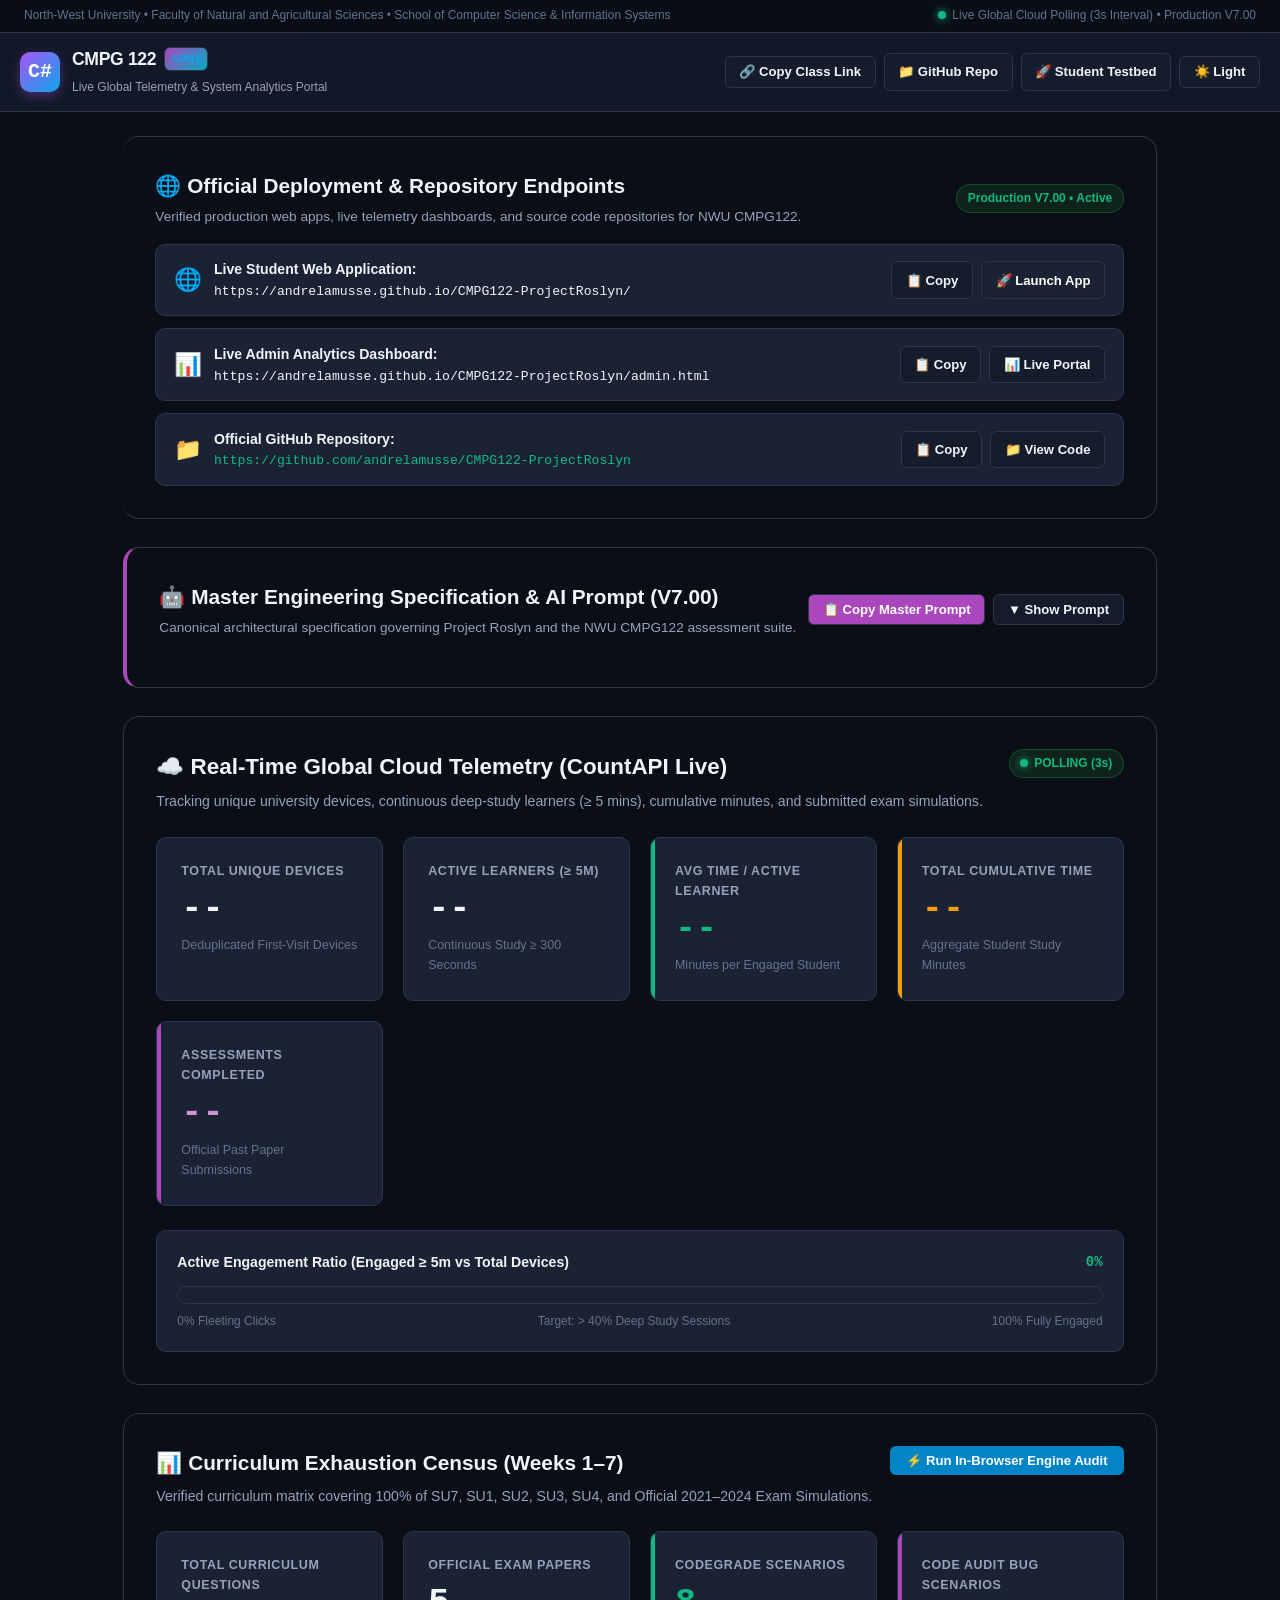
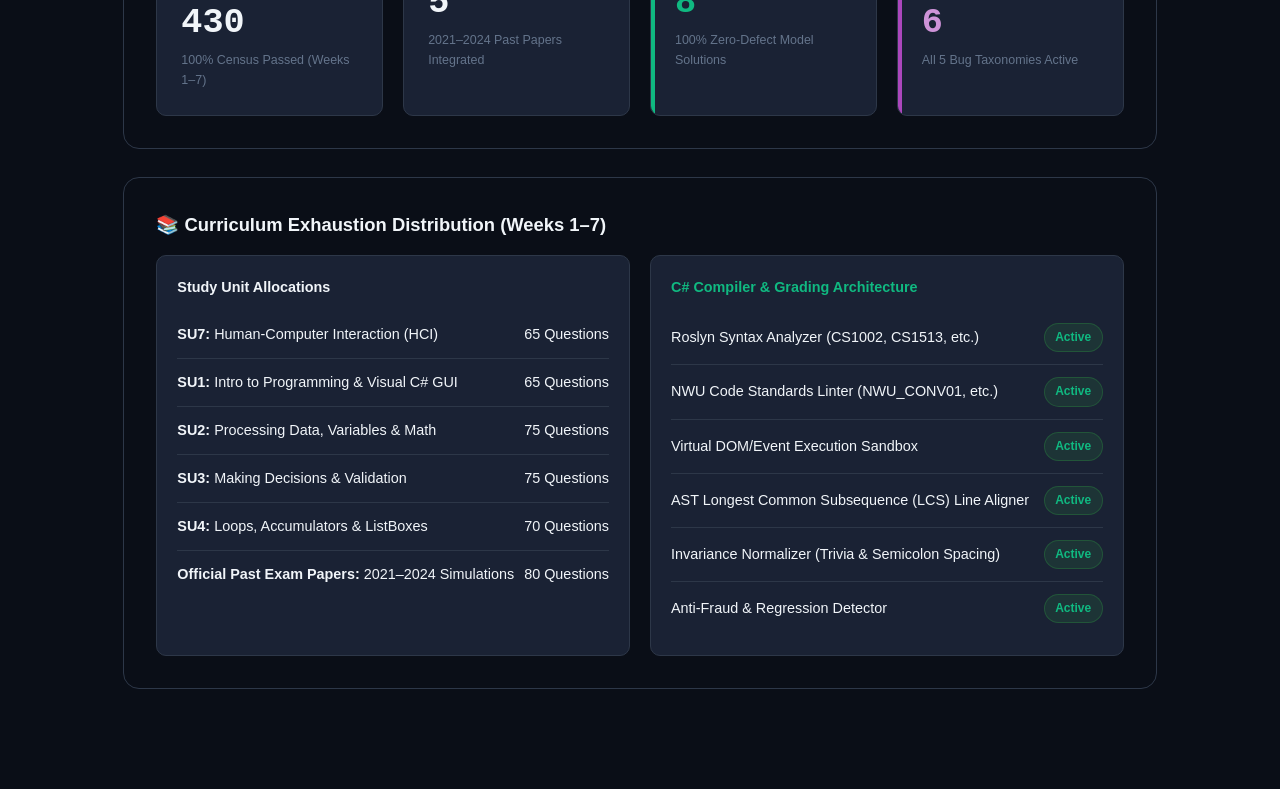
==== admin.html @ 7b5dfe13 "feat: embed MasterPrompt V7.00 and official live deployment endpoints in admin dashboard and documen" ====
<!DOCTYPE html>
<html lang="en" data-theme="dark">
<head>
  <meta charset="UTF-8">
  <meta name="viewport" content="width=device-width, initial-scale=1.0, maximum-scale=1.0">
  <title>CMPG 122 • Real-Time Cloud Telemetry & Admin Analytics | NWU</title>
  <link rel="stylesheet" href="css/style.css">
  <style>
    .admin-wrapper {
      max-width: 1100px;
      margin: 1.5rem auto;
      padding: 0 1.25rem 3rem 1.25rem;
    }
    .admin-card {
      background: var(--bg-surface);
      border: 1px solid var(--border-subtle);
      border-radius: var(--radius-lg);
      padding: 2rem;
      margin-bottom: 1.75rem;
      box-shadow: var(--shadow-sm);
    }
    .stats-grid {
      display: grid;
      grid-template-columns: repeat(auto-fit, minmax(220px, 1fr));
      gap: 1.25rem;
      margin-top: 1.5rem;
    }
    .stat-box {
      background: var(--bg-card);
      border: 1px solid var(--border-subtle);
      border-radius: var(--radius-md);
      padding: 1.5rem;
      display: flex;
      flex-direction: column;
      gap: 0.5rem;
      position: relative;
      overflow: hidden;
    }
    .stat-box::before {
      content: "";
      position: absolute;
      top: 0;
      left: 0;
      width: 4px;
      height: 100%;
      background: var(--accent-azure);
    }
    .stat-box.cyan::before { background: var(--accent-cyan); }
    .stat-box.emerald::before { background: var(--accent-emerald); }
    .stat-box.amber::before { background: var(--accent-amber); }
    .stat-box.purple::before { background: #ab47bc; }
    
    .stat-label {
      font-size: 0.78rem;
      font-weight: 700;
      color: var(--text-muted);
      text-transform: uppercase;
      letter-spacing: 0.05em;
    }
    .stat-val {
      font-family: var(--font-mono);
      font-size: 2.2rem;
      font-weight: 800;
      color: var(--accent-azure);
      line-height: 1.1;
    }
    .stat-val.cyan { color: var(--accent-cyan); }
    .stat-val.emerald { color: var(--accent-emerald); }
    .stat-val.amber { color: var(--accent-amber); }
    .stat-val.purple { color: #ce93d8; }

    .stat-sub {
      font-size: 0.78rem;
      color: var(--text-faint);
    }
    .pulse-dot {
      display: inline-block;
      width: 8px;
      height: 8px;
      border-radius: 50%;
      background: var(--accent-emerald);
      box-shadow: 0 0 8px var(--accent-emerald);
      margin-right: 6px;
      animation: pulse 2s infinite;
    }
    @keyframes pulse {
      0% { opacity: 1; transform: scale(1); }
      50% { opacity: 0.4; transform: scale(0.85); }
      100% { opacity: 1; transform: scale(1); }
    }
    .telemetry-row {
      display: flex;
      justify-content: space-between;
      align-items: center;
      padding: 0.75rem 0;
      border-bottom: 1px solid var(--border-subtle);
      font-size: 0.9rem;
    }
    .telemetry-row:last-child {
      border-bottom: none;
    }
    .badge-status {
      display: inline-flex;
      align-items: center;
      padding: 0.25rem 0.65rem;
      border-radius: 999px;
      font-size: 0.75rem;
      font-weight: 700;
      background: rgba(46, 160, 67, 0.15);
      color: var(--accent-emerald);
      border: 1px solid rgba(46, 160, 67, 0.3);
    }
    .engagement-bar-wrap {
      background: var(--bg-card);
      border: 1px solid var(--border-subtle);
      border-radius: 999px;
      height: 18px;
      overflow: hidden;
      margin: 0.75rem 0 0.5rem 0;
      position: relative;
    }
    .engagement-bar-fill {
      height: 100%;
      background: linear-gradient(90deg, #00acc1, #4caf50);
      width: 0%;
      transition: width 1s ease-in-out;
    }
  </style>
</head>
<body>

  <!-- Top Institutional Banner -->
  <div style="background:#090d16; border-bottom:1px solid var(--border-subtle); padding:0.4rem 1.5rem; font-size:0.75rem; color:var(--text-faint); display:flex; justify-content:space-between; align-items:center;">
    <span>North-West University • Faculty of Natural and Agricultural Sciences • School of Computer Science & Information Systems</span>
    <span><span class="pulse-dot"></span>Live Global Cloud Polling (3s Interval) • Production V7.00</span>
  </div>

  <!-- Header -->
  <header class="app-header">
    <div class="nav-container">
      <div class="brand-group" onclick="window.location.href='index.html'" style="cursor:pointer;">
        <div class="brand-logo">C#</div>
        <div class="brand-info">
          <h1>CMPG 122 <span class="brand-badge" style="background:linear-gradient(135deg, #ab47bc, #00acc1);">ADMIN</span></h1>
          <span style="font-size:0.75rem; color:var(--text-muted); font-weight:500;">Live Global Telemetry & System Analytics Portal</span>
        </div>
      </div>

      <div class="header-actions">
        <button class="action-btn" id="btnCopyClassLink" onclick="copyClassLink()">🔗 Copy Class Link</button>
        <a href="https://github.com/andrelamusse/CMPG122-ProjectRoslyn" target="_blank" class="action-btn" style="text-decoration:none;">📁 GitHub Repo</a>
        <a href="index.html" class="action-btn" style="text-decoration:none;">🚀 Student Testbed</a>
        <button class="action-btn" id="themeToggle">☀️ Light</button>
      </div>
    </div>
  </header>

  <!-- Main Content -->
  <main class="admin-wrapper">

    <!-- Official Live Deployment Endpoints Card -->
    <div class="admin-card" style="border-left: 4px solid var(--accent-azure);">
      <div style="display:flex; justify-content:space-between; align-items:center; flex-wrap:wrap; gap:0.5rem; margin-bottom:1rem;">
        <div>
          <h2 style="font-size:1.3rem; font-weight:800; color:var(--text-main); margin-bottom:0.25rem;">
            🌐 Official Deployment & Repository Endpoints
          </h2>
          <p style="color:var(--text-muted); font-size:0.85rem;">
            Verified production web apps, live telemetry dashboards, and source code repositories for NWU CMPG122.
          </p>
        </div>
        <span class="badge-status">Production V7.00 • Active</span>
      </div>

      <div style="display:flex; flex-direction:column; gap:0.75rem; font-size:0.88rem;">
        <div style="display:flex; justify-content:space-between; align-items:center; flex-wrap:wrap; gap:0.5rem; background:var(--bg-card); padding:0.85rem 1.1rem; border-radius:var(--radius-md); border:1px solid var(--border-subtle);">
          <div style="display:flex; align-items:center; gap:0.75rem;">
            <span style="font-size:1.4rem;">🌐</span>
            <div>
              <div style="font-weight:700; color:var(--text-main);">Live Student Web Application:</div>
              <div style="font-family:var(--font-mono); font-size:0.82rem; color:var(--accent-azure); word-break:break-all;">https://andrelamusse.github.io/CMPG122-ProjectRoslyn/</div>
            </div>
          </div>
          <div style="display:flex; gap:0.5rem;">
            <button class="action-btn" onclick="copyText('https://andrelamusse.github.io/CMPG122-ProjectRoslyn/', this)">📋 Copy</button>
            <a href="https://andrelamusse.github.io/CMPG122-ProjectRoslyn/" target="_blank" class="action-btn" style="text-decoration:none; background:var(--accent-azure); color:#fff;">🚀 Launch App</a>
          </div>
        </div>

        <div style="display:flex; justify-content:space-between; align-items:center; flex-wrap:wrap; gap:0.5rem; background:var(--bg-card); padding:0.85rem 1.1rem; border-radius:var(--radius-md); border:1px solid var(--border-subtle);">
          <div style="display:flex; align-items:center; gap:0.75rem;">
            <span style="font-size:1.4rem;">📊</span>
            <div>
              <div style="font-weight:700; color:var(--text-main);">Live Admin Analytics Dashboard:</div>
              <div style="font-family:var(--font-mono); font-size:0.82rem; color:var(--accent-cyan); word-break:break-all;">https://andrelamusse.github.io/CMPG122-ProjectRoslyn/admin.html</div>
            </div>
          </div>
          <div style="display:flex; gap:0.5rem;">
            <button class="action-btn" onclick="copyText('https://andrelamusse.github.io/CMPG122-ProjectRoslyn/admin.html', this)">📋 Copy</button>
            <a href="https://andrelamusse.github.io/CMPG122-ProjectRoslyn/admin.html" target="_blank" class="action-btn" style="text-decoration:none;">📊 Live Portal</a>
          </div>
        </div>

        <div style="display:flex; justify-content:space-between; align-items:center; flex-wrap:wrap; gap:0.5rem; background:var(--bg-card); padding:0.85rem 1.1rem; border-radius:var(--radius-md); border:1px solid var(--border-subtle);">
          <div style="display:flex; align-items:center; gap:0.75rem;">
            <span style="font-size:1.4rem;">📁</span>
            <div>
              <div style="font-weight:700; color:var(--text-main);">Official GitHub Repository:</div>
              <div style="font-family:var(--font-mono); font-size:0.82rem; color:var(--accent-emerald); word-break:break-all;">https://github.com/andrelamusse/CMPG122-ProjectRoslyn</div>
            </div>
          </div>
          <div style="display:flex; gap:0.5rem;">
            <button class="action-btn" onclick="copyText('https://github.com/andrelamusse/CMPG122-ProjectRoslyn', this)">📋 Copy</button>
            <a href="https://github.com/andrelamusse/CMPG122-ProjectRoslyn" target="_blank" class="action-btn" style="text-decoration:none;">📁 View Code</a>
          </div>
        </div>
      </div>
    </div>

    <!-- Master Specification & System Prompt Card -->
    <div class="admin-card" style="border-left: 4px solid #ab47bc;">
      <div style="display:flex; justify-content:space-between; align-items:center; flex-wrap:wrap; gap:0.75rem; margin-bottom:1rem;">
        <div>
          <h2 style="font-size:1.3rem; font-weight:800; color:var(--text-main); margin-bottom:0.25rem;">
            🤖 Master Engineering Specification & AI Prompt (V7.00)
          </h2>
          <p style="color:var(--text-muted); font-size:0.85rem;">
            Canonical architectural specification governing Project Roslyn and the NWU CMPG122 assessment suite.
          </p>
        </div>
        <div style="display:flex; gap:0.5rem;">
          <button class="action-btn" id="btnCopyPrompt" onclick="copyMasterPrompt()" style="background:#ab47bc; color:#fff; font-weight:700;">
            📋 Copy Master Prompt
          </button>
          <button class="action-btn" onclick="togglePromptView()">
            <span id="promptToggleText">▼ Show Prompt</span>
          </button>
        </div>
      </div>
      <div id="masterPromptViewer" style="display:none; background:var(--bg-card); border:1px solid var(--border-subtle); border-radius:var(--radius-md); padding:1.25rem; max-height:480px; overflow-y:auto; font-family:var(--font-mono); font-size:0.82rem; line-height:1.6; white-space:pre-wrap; color:var(--text-main);"># NWU CMPG122 • User Interface Programming in Visual C# Master Engineering Specification (V7.00)

&gt; **Document Identifier:** NWU-CMPG122-PROJECT-ROSLYN-MASTER-SPECIFICATION-V7.00  
&gt; **Official Repository:** https://github.com/andrelamusse/CMPG122-ProjectRoslyn  
&gt; **Live Student Web Application:** https://andrelamusse.github.io/CMPG122-ProjectRoslyn/  
&gt; **Live Admin Analytics Dashboard:** https://andrelamusse.github.io/CMPG122-ProjectRoslyn/admin.html  
&gt; **Direct Creator Escalation Channel:** https://wa.me/27660673757  

---

You are an expert Educational Software Architect, Lead C# Compiler/Tooling Engineer, and Full-Stack Web Developer. Your mission is to build, audit, and deploy the official NWU CMPG122 (User Interface Programming in Visual C#, Weeks 1–7) Active Assessment &amp; Study Suite ("Project Roslyn") matching the Project Axiom reference architecture.

---

### 1. CORE ARCHITECTURAL INVARIANTS &amp; TECH STACK
1. **Zero-Build &amp; Zero-CORS Standalone Architecture:**
   - Pure Vanilla HTML5, CSS3 Custom Properties, and ECMAScript 2022+.
   - Zero bundler or framework dependencies (no Webpack, Vite, Node runtime, or npm build steps required to run).
   - Works flawlessly directly from local disk (`file://`), GitHub Pages, or LMS webviews.
2. **Typography &amp; Styling:**
   - Dark VS Code-inspired IDE theme (`#121418`, `#1a1e24`, `#21262d`) with neon accents (Teal `#00bcd4`, Azure `#007acc`, Amber `#ffb74d`, Emerald `#4caf50`, Purple `#ab47bc`, Coral `#f44336`).
   - Fonts: Preconnected Google Fonts (`Inter` for UI readability, `JetBrains Mono` for code, syntax, and telemetry numbers).
3. **Dual Distribution Formats:**
   - Modular GitHub Pages suite (`CMPG122_App/` containing `index.html`, `admin.html`, `css/style.css`, `js/csharp_engine.js`, `js/data.js`, `js/telemetry.js`, `js/app.js`).
   - Unified 100% offline single-file mobile bundle (`CMPG122_Test1_StudyGuide.html`) with all styles, engines, and questions inlined.

---

### 2. REAL-TIME GLOBAL CLOUD TELEMETRY (CountAPI Live)
- **API Base:** `https://countapi.mileshilliard.com/api/v1`
- **Module Production Keys:**
  - Devices: `nwu_cmpg122_axiom_devices_prod` (Unique devices logged on first visit).
  - Active Learners: `nwu_cmpg122_axiom_active_prod` (Students engaged in continuous study &gt;= 300 seconds / 5 mins).
  - Cumulative Minutes: `nwu_cmpg122_axiom_minutes_prod` (Aggregated every 60 seconds).
  - Assessments Completed: `nwu_cmpg122_axiom_completed_prod` (Triggered on official exam submission).
- **Anti-Duplicate Deduplication:**
  - Guarded via `localStorage.getItem('nwu_cmpg122_axiom_device_logged')` and `localStorage.getItem('nwu_cmpg122_axiom_active_logged')`.
- **Isolated Admin Dashboard (`admin.html`):**
  - Continuous 3-second live polling (`setInterval(updateDashboard, 3000)`).
  - Displays Total Devices, Active Learners, Avg Time/Active Learner, Total Cumulative Minutes, and Total Submissions.
  - Interactive Active Engagement Ratio gradient bar (0% Fleeting Clicks -&gt; Target &gt; 40% Deep Study -&gt; 100% Engaged).
  - "Copy Class Link" button with instant `✅ Copied!` visual feedback.
  - In-browser live engine diagnostic runner.

---

### 3. STRICT SECURITY, BLINDING &amp; CREATOR ESCALATION PROTOCOLS
1. **Zero Admin &amp; Repo Leaks on Student App (`index.html`):**
   - `index.html` MUST NEVER contain links, buttons, or redirects to `admin.html` or the GitHub repository (to prevent students from inspecting `data.js` and viewing answer keys).
   - Read-only footer badge: plain text `● Live Cloud: X Unique Devices • Y Assessments Completed` without an anchor tag.
2. **Direct Creator WhatsApp Escalation Modal:**
   - Inquiries and bug reports route to WhatsApp: `https://wa.me/27660673757?text=Hi%20Andre%2C%20I%20have%20feedback%20%2F%20found%20an%20issue%20on%20Project%20Roslyn%20CMPG122%3A`
   - Mandatory user advisory banner:
     `📸 Important Note: Please take a screenshot of all issues and explain the problem clearly so I can assist and update the engine immediately.`
3. **DOM Anti-Cheat Blinding:**
   - In Exam Mode, options in the DOM do not expose `data-is-correct` or `data-correct-key` attributes.
   - All answer options are dynamically shuffled on session creation.

---

### 4. C# RUNTIME ENGINE &amp; ROSLYN COMPILER LINTER (`csharp_engine.js`)
1. **Roslyn Syntax Error Diagnostics:**
   - Detects and flags: `CS1002` (`;` expected), `CS1513` (`}` expected), `CS1026` (`)` expected), `CS0029` (Cannot implicitly convert type without cast), `CS0103` (Name does not exist in context), `CS1525` (Invalid expression term).
2. **NWU Coding Standards Checker:**
   - Enforces Hungarian notation prefixes (`btn`, `txt`, `lbl`, `pic`, `grp`), defensive `TryParse` input validation, and currency formatting (`ToString("C")`).
3. **Sandbox Polyfills &amp; Indexing:**
   - Full PascalCase string polyfills: `.Trim()`, `.ToUpper()`, `.ToLower()`, `.Substring()`, `.Contains()`, `.StartsWith()`, `.EndsWith()`.
   - `lstBox.Items[i]` and `cbo.Items[i]` evaluate directly to string text representations to prevent `NaN` accumulator loop bugs.
   - Transparent handling of both `MessageBox.Show(text)` and `MessageBox.Show(text, caption)`.
   - Safe transpilation of `const decimal RATE = 1.5m;` and hoisted `out` variables.
4. **CodeGrade Scenarios:**
   - 8 practical multi-case scenarios scoring 100% on model solutions with 0 compiler errors.

---

### 5. "SPOT &amp; FIX" CODE AUDIT MODULE (`CSharpCodeAuditor`)
1. **Mathematical Invariance &amp; LCS Line Alignment:**
   - Longest Common Subsequence line-matching to eliminate false regressions from inserted/deleted blank lines.
   - Whitespace and semicolon spacing invariance (`x = 5;` vs `x = 5 ;`).
   - Strict C# case-sensitivity (`decimal` vs `Decimal`, `txtInput.Text` vs `txtinput.text`).
2. **5-Part NWU Bug Taxonomy (Weeks 1–7):**
   - Casing &amp; Identifiers, Data Types &amp; Declarations, Control Flow &amp; Operator Logic, Syntax &amp; Punctuation, GUI &amp; Controls.
3. **Natural Bug Scattering:**
   - 3–5 bugs dispersed naturally across 20–30 lines of authentic exam code separated by clean distractor lines.
4. **VS Code Split-Pane IDE:**
   - Synchronized line numbers gutter, Tab-key trapping (4 spaces), C# syntax helper chips, and Live Diagnostic Terminal.

---

### 6. CURRICULUM EXHAUSTION &amp; EXAM SUMMARY INTEGRATION
- **430 Verified Questions across Weeks 1–7:**
  - SU7: Human-Computer Interaction (HCI &amp; Usability, 65 Qs).
  - SU1: Introduction to Programming &amp; Visual C# GUI (Gaddis Ch 1–2, 65 Qs).
  - SU2: Data Processing, Variables, Math &amp; Exceptions (Gaddis Ch 3, 75 Qs).
  - SU3: Making Decisions, Selection Logic &amp; Validation (Gaddis Ch 4, 75 Qs).
  - SU4: Loops, Accumulators &amp; ListBoxes (Gaddis Ch 4.11 &amp; 5, 70 Qs).
  - Official Past Exam Simulations: 5 Papers from 2021–2024 (80 Qs).
- Fully integrates all rules, control properties, code patterns, and common errors from `CMPG122_Exam_Summary_SU1-SU4.pdf`.</div>
    </div>

    <!-- Global Real-Time Cloud Telemetry Card -->
    <div class="admin-card">
      <div style="display:flex; justify-content:space-between; align-items:flex-start; flex-wrap:wrap; gap:1rem;">
        <div>
          <h2 style="font-size:1.4rem; font-weight:800; color:var(--text-main); margin-bottom:0.35rem;">
            ☁️ Real-Time Global Cloud Telemetry (CountAPI Live)
          </h2>
          <p style="color:var(--text-muted); font-size:0.88rem;">
            Tracking unique university devices, continuous deep-study learners (≥ 5 mins), cumulative minutes, and submitted exam simulations.
          </p>
        </div>
        <div style="display:flex; gap:0.5rem; align-items:center;">
          <span class="badge-status" id="cloudStatusBadge">
            <span class="pulse-dot"></span> POLLING (3s)
          </span>
        </div>
      </div>

      <div class="stats-grid">
        <div class="stat-box">
          <span class="stat-label">Total Unique Devices</span>
          <span class="stat-val" id="cloudDevices">--</span>
          <span class="stat-sub">Deduplicated First-Visit Devices</span>
        </div>

        <div class="stat-box cyan">
          <span class="stat-label">Active Learners (&ge; 5m)</span>
          <span class="stat-val cyan" id="cloudActive">--</span>
          <span class="stat-sub">Continuous Study &ge; 300 Seconds</span>
        </div>

        <div class="stat-box emerald">
          <span class="stat-label">Avg Time / Active Learner</span>
          <span class="stat-val emerald" id="cloudAvgTime">--</span>
          <span class="stat-sub">Minutes per Engaged Student</span>
        </div>

        <div class="stat-box amber">
          <span class="stat-label">Total Cumulative Time</span>
          <span class="stat-val amber" id="cloudTotalTime">--</span>
          <span class="stat-sub">Aggregate Student Study Minutes</span>
        </div>

        <div class="stat-box purple">
          <span class="stat-label">Assessments Completed</span>
          <span class="stat-val purple" id="cloudCompleted">--</span>
          <span class="stat-sub">Official Past Paper Submissions</span>
        </div>
      </div>

      <!-- Active Engagement Ratio Bar -->
      <div style="margin-top:1.5rem; background:var(--bg-card); border:1px solid var(--border-subtle); border-radius:var(--radius-md); padding:1.25rem;">
        <div style="display:flex; justify-content:space-between; align-items:center; font-size:0.88rem; font-weight:700;">
          <span>Active Engagement Ratio (Engaged &ge; 5m vs Total Devices)</span>
          <span id="engagementRatioText" style="color:var(--accent-emerald); font-family:var(--font-mono);">0%</span>
        </div>
        <div class="engagement-bar-wrap">
          <div class="engagement-bar-fill" id="engagementBarFill"></div>
        </div>
        <div style="display:flex; justify-content:space-between; font-size:0.75rem; color:var(--text-faint); margin-top:0.35rem;">
          <span>0% Fleeting Clicks</span>
          <span>Target: &gt; 40% Deep Study Sessions</span>
          <span>100% Fully Engaged</span>
        </div>
      </div>
    </div>

    <!-- Executive Overview Card -->
    <div class="admin-card">
      <div style="display:flex; justify-content:space-between; align-items:flex-start; flex-wrap:wrap; gap:1rem;">
        <div>
          <h2 style="font-size:1.3rem; font-weight:800; color:var(--text-main); margin-bottom:0.35rem;">
            📊 Curriculum Exhaustion Census (Weeks 1–7)
          </h2>
          <p style="color:var(--text-muted); font-size:0.88rem;">
            Verified curriculum matrix covering 100% of SU7, SU1, SU2, SU3, SU4, and Official 2021–2024 Exam Simulations.
          </p>
        </div>
        <button class="btn-practice" onclick="runLiveEngineAudit()" style="padding:0.45rem 1rem; font-size:0.82rem;">
          ⚡ Run In-Browser Engine Audit
        </button>
      </div>

      <div class="stats-grid">
        <div class="stat-box">
          <span class="stat-label">Total Curriculum Questions</span>
          <span class="stat-val" id="admTotalQuestions">430</span>
          <span class="stat-sub">100% Census Passed (Weeks 1–7)</span>
        </div>

        <div class="stat-box cyan">
          <span class="stat-label">Official Exam Papers</span>
          <span class="stat-val cyan" id="admTotalExams">5</span>
          <span class="stat-sub">2021–2024 Past Papers Integrated</span>
        </div>

        <div class="stat-box emerald">
          <span class="stat-label">CodeGrade Scenarios</span>
          <span class="stat-val emerald" id="admTotalCodeScenarios">8</span>
          <span class="stat-sub">100% Zero-Defect Model Solutions</span>
        </div>

        <div class="stat-box purple">
          <span class="stat-label">Code Audit Bug Scenarios</span>
          <span class="stat-val purple" id="admTotalAuditScenarios">6</span>
          <span class="stat-sub">All 5 Bug Taxonomies Active</span>
        </div>
      </div>
    </div>

    <!-- Live In-Browser System Audit Results -->
    <div class="admin-card" id="cardAuditReport" style="display:none;">
      <h3 style="font-size:1.1rem; font-weight:800; color:var(--text-main); margin-bottom:1rem; display:flex; align-items:center; gap:0.5rem;">
        <span>🔍 Live Browser Engine Self-Test Results</span>
        <span class="badge-status" id="admAuditStatus">ALL PASS</span>
      </h3>
      <div id="admAuditLog" style="font-family:var(--font-mono); font-size:0.82rem; background:var(--bg-card); border:1px solid var(--border-subtle); border-radius:var(--radius-md); padding:1rem; line-height:1.6; max-height:260px; overflow-y:auto;">
      </div>
    </div>

    <!-- Curriculum Distribution Breakdown -->
    <div class="admin-card">
      <h3 style="font-size:1.15rem; font-weight:800; color:var(--text-main); margin-bottom:1rem;">
        📚 Curriculum Exhaustion Distribution (Weeks 1–7)
      </h3>
      
      <div style="display:grid; grid-template-columns:repeat(auto-fit, minmax(300px, 1fr)); gap:1.25rem;">
        <div style="background:var(--bg-card); border:1px solid var(--border-subtle); border-radius:var(--radius-md); padding:1.25rem;">
          <h4 style="font-size:0.9rem; font-weight:700; color:var(--accent-azure); margin-bottom:0.75rem;">Study Unit Allocations</h4>
          <div class="telemetry-row">
            <span><strong>SU7:</strong> Human-Computer Interaction (HCI)</span>
            <span class="tag tag-su7">65 Questions</span>
          </div>
          <div class="telemetry-row">
            <span><strong>SU1:</strong> Intro to Programming & Visual C# GUI</span>
            <span class="tag tag-su1">65 Questions</span>
          </div>
          <div class="telemetry-row">
            <span><strong>SU2:</strong> Processing Data, Variables & Math</span>
            <span class="tag tag-su2">75 Questions</span>
          </div>
          <div class="telemetry-row">
            <span><strong>SU3:</strong> Making Decisions & Validation</span>
            <span class="tag tag-su3">75 Questions</span>
          </div>
          <div class="telemetry-row">
            <span><strong>SU4:</strong> Loops, Accumulators & ListBoxes</span>
            <span class="tag tag-su4">70 Questions</span>
          </div>
          <div class="telemetry-row">
            <span><strong>Official Past Exam Papers:</strong> 2021–2024 Simulations</span>
            <span class="tag tag-exam">80 Questions</span>
          </div>
        </div>

        <div style="background:var(--bg-card); border:1px solid var(--border-subtle); border-radius:var(--radius-md); padding:1.25rem;">
          <h4 style="font-size:0.9rem; font-weight:700; color:var(--accent-emerald); margin-bottom:0.75rem;">C# Compiler & Grading Architecture</h4>
          <div class="telemetry-row">
            <span>Roslyn Syntax Analyzer (CS1002, CS1513, etc.)</span>
            <span class="badge-status">Active</span>
          </div>
          <div class="telemetry-row">
            <span>NWU Code Standards Linter (NWU_CONV01, etc.)</span>
            <span class="badge-status">Active</span>
          </div>
          <div class="telemetry-row">
            <span>Virtual DOM/Event Execution Sandbox</span>
            <span class="badge-status">Active</span>
          </div>
          <div class="telemetry-row">
            <span>AST Longest Common Subsequence (LCS) Line Aligner</span>
            <span class="badge-status">Active</span>
          </div>
          <div class="telemetry-row">
            <span>Invariance Normalizer (Trivia & Semicolon Spacing)</span>
            <span class="badge-status">Active</span>
          </div>
          <div class="telemetry-row">
            <span>Anti-Fraud & Regression Detector</span>
            <span class="badge-status">Active</span>
          </div>
        </div>
      </div>
    </div>

  </main>

  <script src="js/data.js"></script>
  <script src="js/csharp_engine.js"></script>
  <script src="js/telemetry.js"></script>
  <script>
    // Theme toggle
    const themeBtn = document.getElementById('themeToggle');
    if (themeBtn) {
      themeBtn.addEventListener('click', () => {
        const cur = document.documentElement.getAttribute('data-theme') || 'dark';
        const next = cur === 'dark' ? 'light' : 'dark';
        document.documentElement.setAttribute('data-theme', next);
        localStorage.setItem('cmpg122_theme', next);
        themeBtn.textContent = next === 'dark' ? '☀️ Light' : '🌙 Dark';
      });
      const savedTheme = localStorage.getItem('cmpg122_theme');
      if (savedTheme) {
        document.documentElement.setAttribute('data-theme', savedTheme);
        themeBtn.textContent = savedTheme === 'dark' ? '☀️ Light' : '🌙 Dark';
      }
    }

    // Copy arbitrary text with visual feedback
    function copyText(txt, btn) {
      navigator.clipboard.writeText(txt).then(() => {
        if (btn) {
          const orig = btn.innerHTML;
          btn.innerHTML = '✅ Copied!';
          setTimeout(() => { btn.innerHTML = orig; }, 2000);
        }
      }).catch(() => {
        prompt('Copy this link:', txt);
      });
    }

    // Master Prompt toggle and copy
    function togglePromptView() {
      const el = document.getElementById('masterPromptViewer');
      const txt = document.getElementById('promptToggleText');
      if (el.style.display === 'none') {
        el.style.display = 'block';
        txt.textContent = '▲ Hide Prompt';
      } else {
        el.style.display = 'none';
        txt.textContent = '▼ Show Prompt';
      }
    }

    function copyMasterPrompt() {
      const el = document.getElementById('masterPromptViewer');
      const btn = document.getElementById('btnCopyPrompt');
      if (!el) return;
      navigator.clipboard.writeText(el.textContent).then(() => {
        if (btn) {
          const orig = btn.innerHTML;
          btn.innerHTML = '✅ Prompt Copied!';
          setTimeout(() => { btn.innerHTML = orig; }, 2500);
        }
      }).catch(() => {
        alert('Could not copy automatically. Please select the text and copy manually.');
      });
    }

    // Copy Class Link with feedback
    function copyClassLink() {
      const btn = document.getElementById('btnCopyClassLink');
      const url = window.location.origin + window.location.pathname.replace('admin.html', 'index.html');
      navigator.clipboard.writeText(url).then(() => {
        const orig = btn.innerHTML;
        btn.innerHTML = '✅ Copied!';
        setTimeout(() => { btn.innerHTML = orig; }, 2000);
      }).catch(() => {
        prompt('Copy this student testbed link:', url);
      });
    }

    // Real-Time Cloud Telemetry Polling (every 3000ms)
    async function updateDashboard() {
      if (!window.AxiomTelemetry || !window.AxiomTelemetry.getLiveCloudMetrics) return;

      const metrics = await window.AxiomTelemetry.getLiveCloudMetrics();
      if (!metrics) return;

      const devEl = document.getElementById('cloudDevices');
      const actEl = document.getElementById('cloudActive');
      const avgEl = document.getElementById('cloudAvgTime');
      const totEl = document.getElementById('cloudTotalTime');
      const compEl = document.getElementById('cloudCompleted');
      const ratioEl = document.getElementById('engagementRatioText');
      const barFill = document.getElementById('engagementBarFill');

      if (devEl) devEl.textContent = metrics.totalDevices.toLocaleString();
      if (actEl) actEl.textContent = metrics.activeUsers.toLocaleString();
      if (avgEl) avgEl.textContent = metrics.avgActiveMinutes + ' min';
      if (totEl) totEl.textContent = metrics.totalMinutes.toLocaleString() + ' min';
      if (compEl) compEl.textContent = metrics.totalCompleted.toLocaleString();

      const ratio = metrics.totalDevices > 0 ? Math.min(100, Math.round((metrics.activeUsers / metrics.totalDevices) * 100)) : 0;
      if (ratioEl) ratioEl.textContent = ratio + '%';
      if (barFill) barFill.style.width = ratio + '%';
    }

    function runLiveEngineAudit() {
      const card = document.getElementById('cardAuditReport');
      const logEl = document.getElementById('admAuditLog');
      card.style.display = 'block';
      logEl.innerHTML = '<span style="color:var(--text-muted)">Running in-browser verification suite...</span><br>';
      
      const DATA = window.CMPG122_DATA;
      const Engine = window.CSharpEngine;
      const Auditor = Engine ? Engine.CSharpCodeAuditor : null;

      let log = '';
      let allPass = true;

      log += '[+] Initializing client-side Node/Browser QA Census...<br>';
      log += `[+] Dataset: ${DATA.moduleCode} (${DATA.questions.length} questions verified across SU1-SU7)<br>`;
      
      // Test Roslyn analyzer
      const diagBad = Engine.analyzeDiagnostics('int x = 10');
      const hasSemiErr = diagBad.some(d => d.code === 'CS1002');
      log += hasSemiErr 
        ? '<span style="color:var(--accent-emerald)">[PASS] Roslyn Analyzer: CS1002 missing semicolon caught.</span><br>'
        : '<span style="color:var(--danger-text)">[FAIL] Roslyn Analyzer check failed.</span><br>';
      if (!hasSemiErr) allPass = false;

      // Test CodeGrade Model Solutions
      let codePassCount = 0;
      const scKeys = Object.keys(DATA.codeScenarios);
      scKeys.forEach(k => {
        const sc = DATA.codeScenarios[k];
        const res = Engine.evaluateCodeGrade(sc.modelSolution, sc);
        if (res.percentage === 100) {
          codePassCount++;
        }
      });
      log += codePassCount === scKeys.length
        ? `<span style="color:var(--accent-emerald)">[PASS] CodeGrade Sandbox: ${codePassCount}/${scKeys.length} model solutions scored 100%.</span><br>`
        : `<span style="color:var(--accent-amber)">[WARN] CodeGrade Sandbox: ${codePassCount}/${scKeys.length} passed 100%.</span><br>`;
      if (codePassCount < scKeys.length) allPass = false;

      // Test CSharpCodeAuditor
      if (Auditor) {
        const norm1 = Auditor.normalizeLine("x = 5;");
        const norm2 = Auditor.normalizeLine("x = 5 ;");
        const semiOk = (norm1 === norm2);
        log += semiOk
          ? '<span style="color:var(--accent-emerald)">[PASS] Code Auditor: Semicolon and whitespace invariance verified.</span><br>'
          : '<span style="color:var(--danger-text)">[FAIL] Semicolon invariance failed.</span><br>';
        if (!semiOk) allPass = false;

        let auditPassCount = 0;
        (DATA.auditScenarios || []).forEach(sc => {
          const r = Auditor.gradeSubmission(sc.canonicalSolution, sc.canonicalSolution, sc.errorCatalog, sc.initialCode);
          if (r.score === 100) auditPassCount++;
        });
        log += `<span style="color:var(--accent-emerald)">[PASS] Code Auditor: ${auditPassCount}/${(DATA.auditScenarios || []).length} scenarios verified with 100% canonical solutions.</span><br>`;
      }

      log += allPass 
        ? '<strong style="color:var(--accent-emerald)"><br>✓ 100% Client-Side Engine Audit Verified (Zero Failures).</strong>'
        : '<strong style="color:var(--danger-text)"><br>⚠ Engine Audit completed with warnings.</strong>';

      logEl.innerHTML = log;
      document.getElementById('admAuditStatus').textContent = allPass ? '100% PASS' : 'WARNINGS';
      document.getElementById('admAuditStatus').style.background = allPass ? 'rgba(46,160,67,0.15)' : 'rgba(217,119,6,0.15)';
      document.getElementById('admAuditStatus').style.color = allPass ? 'var(--accent-emerald)' : 'var(--accent-amber)';
    }

    window.addEventListener('DOMContentLoaded', () => {
      updateDashboard();
      setInterval(updateDashboard, 3000);
    });
  </script>
</body>
</html>
---- css/style.css ----
/* =========================================================================
   NWU CMPG122 - USER INTERFACE PROGRAMMING IN VISUAL C#
   Modern MasterApp Design Tokens & Responsive Stylesheet
   Zero External CSS Dependencies • 100% Offline & Mobile Ready
   ========================================================================= */

:root {
  --font-sans: 'Inter', -apple-system, BlinkMacSystemFont, 'Segoe UI', Roboto, Helvetica, Arial, sans-serif;
  --font-mono: 'JetBrains Mono', 'Fira Code', 'Cascadia Code', Menlo, Monaco, Consolas, monospace;

  /* Deep High-Tech Theme (Dark Mode Default) */
  --bg-primary: #0a0e17;
  --bg-secondary: #111827;
  --bg-card: #1a2234;
  --bg-card-hover: #222d44;
  --bg-subtle: #151d2d;
  --border-subtle: #2d3748;
  --border-strong: #4a5568;
  --border-focus: #38bdf8;

  --text-main: #f1f5f9;
  --text-muted: #94a3b8;
  --text-faint: #64748b;
  --text-inverse: #0a0e17;

  /* C# & Discipline Accent Tokens */
  --accent-blue: #0ea5e9;
  --accent-purple: #a855f7;
  --accent-teal: #14b8a6;
  --accent-emerald: #10b981;
  --accent-amber: #f59e0b;
  --accent-pink: #ec4899;
  --accent-red: #ef4444;
  --accent-indigo: #6366f1;

  --primary-500: #0284c7;
  --primary-600: #0369a1;
  --primary-glow: rgba(14, 165, 233, 0.25);

  --success-bg: rgba(16, 185, 129, 0.15);
  --success-border: #10b981;
  --success-text: #34d399;

  --danger-bg: rgba(239, 68, 68, 0.15);
  --danger-border: #ef4444;
  --danger-text: #f87171;

  --warning-bg: rgba(245, 158, 11, 0.15);
  --warning-border: #f59e0b;
  --warning-text: #fbbf24;

  /* Code Syntax Theme Tokens */
  --code-bg: #0f172a;
  --code-keyword: #38bdf8;
  --code-type: #2dd4bf;
  --code-string: #fca5a5;
  --code-number: #86efac;
  --code-comment: #64748b;
  --code-method: #fde047;
  --code-var: #e2e8f0;

  --radius-sm: 6px;
  --radius-md: 10px;
  --radius-lg: 16px;
  --radius-xl: 24px;
  --shadow-card: 0 6px 20px -2px rgba(0, 0, 0, 0.5);
  --shadow-glow: 0 0 25px var(--primary-glow);
  --transition: all 0.2s cubic-bezier(0.16, 1, 0.3, 1);
}

[data-theme="light"] {
  --bg-primary: #f8fafc;
  --bg-secondary: #ffffff;
  --bg-card: #f1f5f9;
  --bg-card-hover: #e2e8f0;
  --bg-subtle: #e2e8f0;
  --border-subtle: #cbd5e1;
  --border-strong: #94a3b8;
  --border-focus: #0284c7;

  --text-main: #0f172a;
  --text-muted: #475569;
  --text-faint: #64748b;
  --text-inverse: #ffffff;

  --code-bg: #1e293b;
  --code-keyword: #38bdf8;
  --code-type: #2dd4bf;
  --code-string: #fca5a5;
  --code-number: #86efac;
  --code-comment: #94a3b8;
  --shadow-card: 0 4px 15px -2px rgba(0, 0, 0, 0.08);
}

* {
  box-sizing: border-box;
  margin: 0;
  padding: 0;
  -webkit-tap-highlight-color: transparent;
}

body {
  font-family: var(--font-sans);
  background-color: var(--bg-primary);
  color: var(--text-main);
  line-height: 1.6;
  min-height: 100vh;
  display: flex;
  flex-direction: column;
}

/* Header & Navigation */
.app-header {
  background: var(--bg-secondary);
  border-bottom: 1px solid var(--border-subtle);
  position: sticky;
  top: 0;
  z-index: 50;
  backdrop-filter: blur(12px);
}

.nav-container {
  max-width: 1380px;
  margin: 0 auto;
  padding: 0.75rem 1.25rem;
  display: flex;
  align-items: center;
  justify-content: space-between;
  gap: 1rem;
}

.brand-group {
  display: flex;
  align-items: center;
  gap: 0.75rem;
  text-decoration: none;
  color: inherit;
  cursor: pointer;
}

.brand-logo {
  width: 40px;
  height: 40px;
  border-radius: var(--radius-md);
  background: linear-gradient(135deg, var(--accent-purple), var(--accent-blue));
  display: flex;
  align-items: center;
  justify-content: center;
  font-weight: 800;
  font-size: 1.25rem;
  color: #fff;
  box-shadow: 0 4px 12px rgba(168, 85, 247, 0.35);
  font-family: var(--font-mono);
}

.brand-info h1 {
  font-size: 1.1rem;
  font-weight: 800;
  display: flex;
  align-items: center;
  gap: 0.5rem;
  letter-spacing: -0.02em;
}

.brand-badge {
  font-size: 0.65rem;
  padding: 0.15rem 0.4rem;
  border-radius: var(--radius-sm);
  background: var(--bg-subtle);
  color: var(--accent-blue);
  border: 1px solid var(--border-subtle);
  font-family: var(--font-mono);
  font-weight: 700;
}

.nav-tabs {
  display: flex;
  align-items: center;
  gap: 0.35rem;
  background: var(--bg-subtle);
  padding: 0.25rem;
  border-radius: var(--radius-md);
  border: 1px solid var(--border-subtle);
  overflow-x: auto;
}

.tab-btn {
  background: none;
  border: none;
  padding: 0.5rem 0.9rem;
  border-radius: var(--radius-sm);
  color: var(--text-muted);
  font-weight: 600;
  font-size: 0.85rem;
  cursor: pointer;
  transition: var(--transition);
  display: flex;
  align-items: center;
  gap: 0.4rem;
  white-space: nowrap;
}

.tab-btn:hover {
  color: var(--text-main);
}

.tab-btn.active {
  background: var(--primary-500);
  color: #fff;
  box-shadow: 0 2px 8px rgba(2, 132, 199, 0.4);
}

.header-actions {
  display: flex;
  align-items: center;
  gap: 0.5rem;
}

.action-btn {
  background: var(--bg-subtle);
  border: 1px solid var(--border-subtle);
  color: var(--text-main);
  padding: 0.45rem 0.85rem;
  border-radius: var(--radius-sm);
  font-weight: 600;
  font-size: 0.82rem;
  cursor: pointer;
  transition: var(--transition);
  display: flex;
  align-items: center;
  gap: 0.4rem;
}

.action-btn:hover {
  border-color: var(--border-focus);
  background: var(--bg-card-hover);
}

/* Main Layout */
.main-wrapper {
  max-width: 1380px;
  margin: 0 auto;
  padding: 1.5rem 1.25rem;
  width: 100%;
  flex: 1;
}

/* Hero Banner */
.hero-banner {
  background: linear-gradient(135deg, #1e1b4b 0%, #0f172a 100%);
  border: 1px solid var(--border-subtle);
  border-radius: var(--radius-lg);
  padding: 1.75rem 2rem;
  margin-bottom: 2rem;
  display: flex;
  justify-content: space-between;
  align-items: center;
  flex-wrap: wrap;
  gap: 1.5rem;
  box-shadow: var(--shadow-card);
  position: relative;
  overflow: hidden;
}

.hero-banner::after {
  content: "C#";
  position: absolute;
  right: -10px;
  bottom: -25px;
  font-size: 8rem;
  font-weight: 900;
  font-family: var(--font-mono);
  color: rgba(255, 255, 255, 0.03);
  pointer-events: none;
}

.hero-text h2 {
  font-size: 1.4rem;
  font-weight: 800;
  margin-bottom: 0.4rem;
  background: linear-gradient(90deg, #fff, #93c5fd);
  -webkit-background-clip: text;
  -webkit-text-fill-color: transparent;
}

.hero-text p {
  color: var(--text-muted);
  font-size: 0.9rem;
  max-width: 720px;
}

.hero-stats {
  display: flex;
  gap: 1rem;
  flex-wrap: wrap;
}

.stat-pill {
  background: rgba(15, 23, 42, 0.7);
  border: 1px solid var(--border-subtle);
  border-radius: var(--radius-md);
  padding: 0.6rem 1.1rem;
  text-align: center;
}

.stat-num {
  font-family: var(--font-mono);
  font-size: 1.4rem;
  font-weight: 800;
  color: var(--accent-blue);
}

.stat-label {
  font-size: 0.72rem;
  color: var(--text-muted);
  text-transform: uppercase;
  letter-spacing: 0.05em;
  font-weight: 600;
}

/* Section Header */
.section-header {
  display: flex;
  justify-content: space-between;
  align-items: center;
  margin-bottom: 1.25rem;
  border-bottom: 1px solid var(--border-subtle);
  padding-bottom: 0.6rem;
}

.section-title {
  font-size: 1.2rem;
  font-weight: 800;
  display: flex;
  align-items: center;
  gap: 0.6rem;
}

/* Units Grid */
.units-grid {
  display: grid;
  grid-template-columns: repeat(auto-fill, minmax(360px, 1fr));
  gap: 1.25rem;
}

.unit-card {
  background: var(--bg-card);
  border: 1px solid var(--border-subtle);
  border-radius: var(--radius-md);
  padding: 1.25rem;
  transition: var(--transition);
  display: flex;
  flex-direction: column;
  justify-content: space-between;
  position: relative;
  overflow: hidden;
}

.unit-card:hover {
  transform: translateY(-3px);
  border-color: var(--border-focus);
  box-shadow: var(--shadow-card);
}

.unit-badge {
  display: inline-flex;
  align-items: center;
  gap: 0.35rem;
  font-size: 0.72rem;
  font-weight: 700;
  padding: 0.2rem 0.55rem;
  border-radius: var(--radius-sm);
  margin-bottom: 0.75rem;
  font-family: var(--font-mono);
}

.unit-title {
  font-size: 1.05rem;
  font-weight: 800;
  margin-bottom: 0.5rem;
  line-height: 1.35;
}

.unit-desc {
  color: var(--text-muted);
  font-size: 0.84rem;
  margin-bottom: 1rem;
  flex: 1;
}

.unit-topics-list {
  display: flex;
  flex-wrap: wrap;
  gap: 0.4rem;
  margin-bottom: 1rem;
}

.topic-tag {
  background: var(--bg-subtle);
  border: 1px solid var(--border-subtle);
  font-size: 0.72rem;
  padding: 0.15rem 0.45rem;
  border-radius: var(--radius-sm);
  color: var(--text-muted);
  font-family: var(--font-mono);
}

.unit-card-footer {
  display: flex;
  justify-content: space-between;
  align-items: center;
  padding-top: 0.75rem;
  border-top: 1px solid var(--border-subtle);
}

.btn-practice {
  background: var(--primary-500);
  border: none;
  color: #fff;
  font-weight: 700;
  font-size: 0.85rem;
  padding: 0.5rem 1rem;
  border-radius: var(--radius-sm);
  cursor: pointer;
  transition: var(--transition);
  display: inline-flex;
  align-items: center;
  gap: 0.4rem;
}

.btn-practice:hover {
  background: var(--primary-600);
  box-shadow: 0 4px 12px rgba(2, 132, 199, 0.4);
}

/* Exam Card */
.exam-card {
  background: var(--bg-card);
  border: 1px solid var(--border-subtle);
  border-left: 5px solid var(--accent-purple);
  border-radius: var(--radius-md);
  padding: 1.25rem;
  transition: var(--transition);
  display: flex;
  flex-direction: column;
  justify-content: space-between;
}

.exam-card:hover {
  transform: translateY(-3px);
  border-color: var(--accent-purple);
  box-shadow: var(--shadow-card);
}

/* Code Editor & CodeGrade Lab Styles */
.code-lab-container {
  display: grid;
  grid-template-columns: 1fr;
  gap: 1.25rem;
}

.editor-card {
  background: var(--bg-card);
  border: 1px solid var(--border-subtle);
  border-radius: var(--radius-md);
  overflow: hidden;
}

.editor-header {
  background: #131b2e;
  padding: 0.75rem 1.25rem;
  border-bottom: 1px solid var(--border-subtle);
  display: flex;
  justify-content: space-between;
  align-items: center;
  flex-wrap: wrap;
  gap: 0.75rem;
}

.editor-tools {
  display: flex;
  gap: 0.4rem;
  flex-wrap: wrap;
}

.tool-chip {
  background: var(--bg-subtle);
  border: 1px solid var(--border-subtle);
  color: var(--accent-blue);
  font-size: 0.75rem;
  font-family: var(--font-mono);
  font-weight: 600;
  padding: 0.25rem 0.6rem;
  border-radius: var(--radius-sm);
  cursor: pointer;
  transition: var(--transition);
}

.tool-chip:hover {
  background: var(--primary-500);
  color: #fff;
  border-color: var(--primary-500);
}

.code-wrapper {
  position: relative;
  background: var(--code-bg);
  font-family: var(--font-mono);
  font-size: 0.88rem;
}

.method-sig-bar {
  padding: 0.65rem 1.25rem;
  background: #0b1120;
  color: var(--code-keyword);
  font-weight: 700;
  border-bottom: 1px solid #1e293b;
  font-family: var(--font-mono);
  font-size: 0.88rem;
}

.code-textarea {
  width: 100%;
  min-height: 260px;
  background: transparent;
  border: none;
  color: var(--text-main);
  font-family: var(--font-mono);
  font-size: 0.9rem;
  line-height: 1.6;
  padding: 1rem 1.25rem;
  outline: none;
  resize: vertical;
  tab-size: 4;
}

/* Diagnostics Output Panel */
.diagnostics-panel {
  margin-top: 1rem;
  border: 1px solid var(--border-subtle);
  border-radius: var(--radius-md);
  background: var(--bg-subtle);
  overflow: hidden;
}

.diagnostics-header {
  padding: 0.6rem 1rem;
  background: #1e293b;
  font-size: 0.85rem;
  font-weight: 700;
  display: flex;
  align-items: center;
  justify-content: space-between;
}

.diag-item {
  padding: 0.6rem 1rem;
  border-bottom: 1px solid rgba(255, 255, 255, 0.05);
  font-size: 0.82rem;
  font-family: var(--font-mono);
  display: flex;
  align-items: flex-start;
  gap: 0.6rem;
}

.diag-item.error {
  background: rgba(239, 68, 68, 0.08);
  border-left: 3px solid var(--accent-red);
}

.diag-item.warning {
  background: rgba(245, 158, 11, 0.08);
  border-left: 3px solid var(--accent-amber);
}

.diag-item.success {
  background: rgba(16, 185, 129, 0.08);
  border-left: 3px solid var(--accent-emerald);
}

/* Test Cases Table */
.test-table {
  width: 100%;
  border-collapse: collapse;
  font-size: 0.85rem;
  margin-top: 0.75rem;
}

.test-table th {
  background: #1e293b;
  padding: 0.6rem 0.85rem;
  text-align: left;
  font-weight: 700;
  color: var(--text-muted);
}

.test-table td {
  padding: 0.6rem 0.85rem;
  border-bottom: 1px solid var(--border-subtle);
}

.status-badge {
  display: inline-flex;
  align-items: center;
  gap: 0.3rem;
  padding: 0.2rem 0.5rem;
  border-radius: var(--radius-sm);
  font-size: 0.72rem;
  font-weight: 700;
  font-family: var(--font-mono);
}

.status-badge.pass {
  background: var(--success-bg);
  color: var(--success-text);
  border: 1px solid var(--success-border);
}

.status-badge.fail {
  background: var(--danger-bg);
  color: var(--danger-text);
  border: 1px solid var(--danger-border);
}

/* Quiz & Exam View */
.quiz-container {
  max-width: 900px;
  margin: 0 auto;
}

.quiz-top-bar {
  display: flex;
  align-items: center;
  justify-content: space-between;
  gap: 1rem;
  margin-bottom: 1.5rem;
  background: var(--bg-card);
  padding: 0.75rem 1.25rem;
  border-radius: var(--radius-md);
  border: 1px solid var(--border-subtle);
}

.quiz-progress-wrap {
  flex: 1;
  max-width: 480px;
}

.progress-bar-bg {
  width: 100%;
  height: 8px;
  background: var(--bg-subtle);
  border-radius: 4px;
  overflow: hidden;
}

.progress-bar-fill {
  height: 100%;
  background: linear-gradient(90deg, var(--accent-blue), var(--accent-purple));
  width: 0%;
  transition: width 0.3s ease;
}

.q-card {
  background: var(--bg-card);
  border: 1px solid var(--border-subtle);
  border-radius: var(--radius-md);
  padding: 1.75rem;
  margin-bottom: 1.25rem;
}

.q-header {
  display: flex;
  justify-content: space-between;
  align-items: center;
  margin-bottom: 1rem;
}

.q-provenance {
  font-size: 0.75rem;
  color: var(--accent-blue);
  font-weight: 700;
  font-family: var(--font-mono);
}

.q-marks-tag {
  background: var(--bg-subtle);
  border: 1px solid var(--border-subtle);
  font-size: 0.75rem;
  font-weight: 700;
  padding: 0.2rem 0.55rem;
  border-radius: var(--radius-sm);
  color: var(--accent-amber);
  font-family: var(--font-mono);
}

.q-title {
  font-size: 1.15rem;
  font-weight: 700;
  line-height: 1.5;
  margin-bottom: 1.25rem;
}

.q-options {
  display: flex;
  flex-direction: column;
  gap: 0.65rem;
}

.q-option-label {
  display: flex;
  align-items: center;
  gap: 0.85rem;
  padding: 0.85rem 1.1rem;
  border-radius: var(--radius-sm);
  background: var(--bg-subtle);
  border: 1px solid var(--border-subtle);
  cursor: pointer;
  transition: var(--transition);
  font-size: 0.92rem;
}

.q-option-label:hover {
  border-color: var(--border-focus);
  background: var(--bg-card-hover);
}

.q-option-label.correct {
  background: var(--success-bg);
  border-color: var(--success-border);
  color: var(--success-text);
  font-weight: 700;
}

.q-option-label.incorrect {
  background: var(--danger-bg);
  border-color: var(--danger-border);
  color: var(--danger-text);
}

.cloze-input {
  background: var(--bg-subtle);
  border: 1px solid var(--border-subtle);
  color: var(--text-main);
  font-family: var(--font-mono);
  font-size: 0.95rem;
  padding: 0.6rem 0.9rem;
  border-radius: var(--radius-sm);
  width: 100%;
  max-width: 420px;
  outline: none;
}

.cloze-input:focus {
  border-color: var(--border-focus);
}

.cloze-input.valid {
  border-color: var(--success-border);
  background: var(--success-bg);
}

.cloze-input.invalid {
  border-color: var(--danger-border);
  background: var(--danger-bg);
}

.feedback-box {
  margin-top: 1.25rem;
  padding: 1rem 1.25rem;
  border-radius: var(--radius-sm);
  display: none;
  font-size: 0.88rem;
  line-height: 1.6;
}

.feedback-box.show {
  display: block;
}

.feedback-box.correct {
  background: var(--success-bg);
  border: 1px solid var(--success-border);
  color: var(--success-text);
}

.feedback-box.incorrect {
  background: var(--danger-bg);
  border: 1px solid var(--danger-border);
  color: var(--text-main);
}

/* Side Tools Drawer */
.drawer-backdrop {
  position: fixed;
  inset: 0;
  background: rgba(0, 0, 0, 0.65);
  backdrop-filter: blur(4px);
  z-index: 100;
  display: none;
}

.drawer-backdrop.active {
  display: block;
}

.tools-drawer {
  position: fixed;
  top: 0;
  right: -480px;
  width: 480px;
  max-width: 90vw;
  height: 100vh;
  background: var(--bg-secondary);
  border-left: 1px solid var(--border-subtle);
  z-index: 101;
  transition: right 0.3s cubic-bezier(0.16, 1, 0.3, 1);
  display: flex;
  flex-direction: column;
}

.tools-drawer.active {
  right: 0;
}

.drawer-header {
  padding: 1.1rem 1.25rem;
  border-bottom: 1px solid var(--border-subtle);
  display: flex;
  justify-content: space-between;
  align-items: center;
}

.drawer-header h3 {
  font-size: 1.05rem;
  font-weight: 800;
}

.close-btn {
  background: none;
  border: none;
  color: var(--text-muted);
  font-size: 1.25rem;
  cursor: pointer;
  padding: 0.25rem 0.5rem;
}

.close-btn:hover {
  color: var(--text-main);
}

.drawer-tabs {
  display: flex;
  background: var(--bg-subtle);
  border-bottom: 1px solid var(--border-subtle);
  overflow-x: auto;
}

.drawer-tab-btn {
  background: none;
  border: none;
  padding: 0.6rem 0.9rem;
  font-size: 0.8rem;
  font-weight: 700;
  color: var(--text-muted);
  cursor: pointer;
  white-space: nowrap;
}

.drawer-tab-btn.active {
  color: var(--accent-blue);
  border-bottom: 2px solid var(--accent-blue);
}

.drawer-content {
  flex: 1;
  overflow-y: auto;
  padding: 1.25rem;
}

/* Modal Overlay */
.modal-backdrop {
  position: fixed;
  inset: 0;
  background: rgba(0, 0, 0, 0.75);
  backdrop-filter: blur(6px);
  z-index: 200;
  display: none;
  align-items: center;
  justify-content: center;
  padding: 1.25rem;
}

.modal-backdrop.active {
  display: flex;
}

.modal-card {
  background: var(--bg-card);
  border: 1px solid var(--border-subtle);
  border-radius: var(--radius-lg);
  max-width: 680px;
  width: 100%;
  max-height: 85vh;
  overflow-y: auto;
  box-shadow: var(--shadow-card);
}

.modal-header {
  padding: 1.25rem 1.5rem;
  border-bottom: 1px solid var(--border-subtle);
  display: flex;
  justify-content: space-between;
  align-items: center;
}

.modal-body {
  padding: 1.5rem;
}

/* Responsive Rules */
@media (max-width: 768px) {
  .nav-container {
    flex-wrap: wrap;
  }
  .nav-tabs {
    order: 3;
    width: 100%;
    justify-content: space-around;
  }
  .units-grid {
    grid-template-columns: 1fr;
  }
  .tools-drawer {
    width: 100vw;
  }
}

/* =========================================================================
   SPOT & FIX - INTERACTIVE C# CODE AUDIT STUDIO
   VS Code Dark Theme Alignment (#121418, #1a1e24, #21262d)
   Neon Accents (Teal #00bcd4, Blue #007acc, Amber #ffb74d, Green #4caf50, Red #f44336)
   ========================================================================= */
.audit-mode-selector {
  display: flex;
  gap: 0.75rem;
  margin-bottom: 1.5rem;
  background: #121418;
  padding: 0.35rem;
  border-radius: var(--radius-md);
  border: 1px solid #21262d;
  width: fit-content;
}

.audit-mode-btn {
  background: transparent;
  border: none;
  color: var(--text-muted);
  padding: 0.6rem 1.25rem;
  font-size: 0.9rem;
  font-weight: 700;
  border-radius: var(--radius-sm);
  cursor: pointer;
  transition: var(--transition);
  display: flex;
  align-items: center;
  gap: 0.5rem;
}

.audit-mode-btn:hover {
  color: #f1f5f9;
}

.audit-mode-btn.active {
  background: #1a1e24;
  color: #00bcd4;
  border: 1px solid #00bcd4;
  box-shadow: 0 0 12px rgba(0, 188, 212, 0.25);
}

.audit-scenario-card {
  background: #1a1e24;
  border: 1px solid #21262d;
  border-radius: var(--radius-md);
  padding: 1.25rem 1.5rem;
  margin-bottom: 1.5rem;
  box-shadow: 0 4px 20px rgba(0, 0, 0, 0.4);
}

.audit-scenario-header {
  display: flex;
  justify-content: space-between;
  align-items: center;
  flex-wrap: wrap;
  gap: 1rem;
  margin-bottom: 1rem;
}

.audit-select {
  background: #121418;
  color: #f1f5f9;
  border: 1px solid #21262d;
  border-radius: var(--radius-sm);
  padding: 0.55rem 1rem;
  font-family: var(--font-sans);
  font-size: 0.95rem;
  font-weight: 700;
  min-width: 320px;
  outline: none;
  cursor: pointer;
  transition: var(--transition);
}

.audit-select:focus {
  border-color: #007acc;
  box-shadow: 0 0 10px rgba(0, 122, 204, 0.3);
}

.audit-badge-group {
  display: flex;
  gap: 0.5rem;
  flex-wrap: wrap;
  align-items: center;
}

.audit-badge {
  padding: 0.25rem 0.65rem;
  border-radius: var(--radius-sm);
  font-size: 0.75rem;
  font-family: var(--font-mono);
  font-weight: 700;
  display: inline-flex;
  align-items: center;
  gap: 0.35rem;
}

.audit-badge-unit {
  background: rgba(14, 165, 233, 0.15);
  color: #38bdf8;
  border: 1px solid #0284c7;
}

.audit-badge-bugs {
  background: rgba(245, 158, 11, 0.15);
  color: #ffb74d;
  border: 1px solid #f59e0b;
}

.audit-badge-marks {
  background: rgba(76, 175, 80, 0.15);
  color: #4caf50;
  border: 1px solid #4caf50;
}

.audit-badge-cat {
  background: rgba(168, 85, 247, 0.15);
  color: #c084fc;
  border: 1px solid #9333ea;
}

/* Split Pane Workspace */
.audit-workspace {
  display: grid;
  grid-template-columns: 1.15fr 0.85fr;
  gap: 1.25rem;
  align-items: start;
}

@media (max-width: 1024px) {
  .audit-workspace {
    grid-template-columns: 1fr;
  }
}

/* Left Pane: VS Code Editor */
.audit-editor-box {
  background: #121418;
  border: 1px solid #21262d;
  border-radius: var(--radius-md);
  overflow: hidden;
  box-shadow: 0 6px 24px rgba(0, 0, 0, 0.5);
  display: flex;
  flex-direction: column;
}

.audit-editor-topbar {
  background: #1a1e24;
  padding: 0.6rem 1rem;
  border-bottom: 1px solid #21262d;
  display: flex;
  justify-content: space-between;
  align-items: center;
  flex-wrap: wrap;
  gap: 0.5rem;
}

.audit-editor-filetab {
  display: flex;
  align-items: center;
  gap: 0.5rem;
  font-family: var(--font-mono);
  font-size: 0.85rem;
  font-weight: 700;
  color: #00bcd4;
  background: #121418;
  padding: 0.3rem 0.75rem;
  border-radius: var(--radius-sm);
  border: 1px solid #21262d;
}

.audit-editor-chips {
  display: flex;
  gap: 0.4rem;
  flex-wrap: wrap;
}

.audit-chip {
  background: #121418;
  border: 1px solid #21262d;
  color: var(--text-muted);
  font-family: var(--font-mono);
  font-size: 0.72rem;
  padding: 0.2rem 0.55rem;
  border-radius: 4px;
  cursor: pointer;
  transition: var(--transition);
}

.audit-chip:hover {
  border-color: #007acc;
  color: #38bdf8;
  background: #1e2530;
}

.audit-editor-container {
  display: flex;
  min-height: 480px;
  background: #121418;
  position: relative;
  overflow: hidden;
}

.audit-gutter {
  width: 44px;
  padding: 0.85rem 0.4rem 0.85rem 0.2rem;
  background: #161a20;
  border-right: 1px solid #21262d;
  color: #4b5263;
  font-family: var(--font-mono);
  font-size: 0.88rem;
  line-height: 1.5;
  text-align: right;
  user-select: none;
  overflow-y: hidden;
}

.audit-gutter div {
  height: 21.6px;
}

.audit-textarea {
  flex: 1;
  background: #121418;
  color: #e6edf3;
  border: none;
  outline: none;
  resize: none;
  padding: 0.85rem 1rem;
  font-family: 'JetBrains Mono', 'Fira Code', 'Cascadia Code', Menlo, Monaco, Consolas, monospace;
  font-size: 0.88rem;
  line-height: 1.5;
  white-space: pre;
  overflow-x: auto;
  overflow-y: auto;
  tab-size: 4;
}

.audit-editor-footer {
  background: #1a1e24;
  padding: 0.75rem 1rem;
  border-top: 1px solid #21262d;
  display: flex;
  align-items: center;
  justify-content: space-between;
  flex-wrap: wrap;
  gap: 0.75rem;
}

.audit-btn-primary {
  background: linear-gradient(135deg, #007acc 0%, #00bcd4 100%);
  color: #ffffff;
  border: none;
  padding: 0.6rem 1.4rem;
  border-radius: var(--radius-sm);
  font-weight: 700;
  font-size: 0.9rem;
  cursor: pointer;
  box-shadow: 0 0 16px rgba(0, 188, 212, 0.35);
  transition: var(--transition);
  display: flex;
  align-items: center;
  gap: 0.5rem;
}

.audit-btn-primary:hover {
  transform: translateY(-1px);
  box-shadow: 0 0 22px rgba(0, 188, 212, 0.55);
}

.audit-btn-secondary {
  background: #121418;
  color: var(--text-main);
  border: 1px solid #21262d;
  padding: 0.55rem 1rem;
  border-radius: var(--radius-sm);
  font-size: 0.85rem;
  font-weight: 600;
  cursor: pointer;
  transition: var(--transition);
}

.audit-btn-secondary:hover {
  background: #21262d;
  border-color: #4a5568;
}

/* Right Pane: Live Diagnostic Terminal */
.audit-terminal-box {
  background: #121418;
  border: 1px solid #21262d;
  border-radius: var(--radius-md);
  overflow: hidden;
  box-shadow: 0 6px 24px rgba(0, 0, 0, 0.5);
  display: flex;
  flex-direction: column;
}

.audit-terminal-header {
  background: #1a1e24;
  padding: 0.6rem 1rem;
  border-bottom: 1px solid #21262d;
  display: flex;
  justify-content: space-between;
  align-items: center;
}

.audit-window-dots {
  display: flex;
  gap: 6px;
}

.audit-window-dot {
  width: 11px;
  height: 11px;
  border-radius: 50%;
}

.dot-red { background: #ff5f56; }
.dot-yellow { background: #ffbd2e; }
.dot-green { background: #27c93f; }

.audit-score-summary {
  background: #161a20;
  padding: 1rem 1.25rem;
  border-bottom: 1px solid #21262d;
  display: flex;
  justify-content: space-between;
  align-items: center;
  flex-wrap: wrap;
  gap: 0.75rem;
}

.audit-score-pill {
  font-family: var(--font-mono);
  font-size: 1.4rem;
  font-weight: 800;
  padding: 0.2rem 0.85rem;
  border-radius: var(--radius-sm);
  background: rgba(0, 188, 212, 0.15);
  color: #00bcd4;
  border: 1px solid #00bcd4;
}

.audit-score-metrics {
  display: flex;
  gap: 0.6rem;
  flex-wrap: wrap;
}

.audit-metric-chip {
  font-family: var(--font-mono);
  font-size: 0.8rem;
  font-weight: 700;
  padding: 0.35rem 0.7rem;
  border-radius: var(--radius-sm);
  background: #121418;
  border: 1px solid #21262d;
  color: var(--text-muted);
}

.audit-terminal-tabs {
  display: flex;
  background: #161a20;
  border-bottom: 1px solid #21262d;
}

.audit-term-tab {
  background: transparent;
  border: none;
  color: var(--text-muted);
  font-size: 0.8rem;
  font-weight: 700;
  padding: 0.5rem 1rem;
  cursor: pointer;
  border-bottom: 2px solid transparent;
  transition: var(--transition);
}

.audit-term-tab.active {
  color: #00bcd4;
  border-bottom-color: #00bcd4;
  background: #121418;
}

.audit-terminal-body {
  padding: 1rem;
  min-height: 380px;
  max-height: 520px;
  overflow-y: auto;
  font-family: 'JetBrains Mono', Consolas, monospace;
  font-size: 0.82rem;
  line-height: 1.6;
}

.audit-log-line {
  padding: 0.4rem 0.65rem;
  margin-bottom: 0.4rem;
  border-radius: 4px;
  display: flex;
  align-items: flex-start;
  gap: 0.5rem;
  word-break: break-word;
}

.audit-log-success {
  background: rgba(76, 175, 80, 0.12);
  color: #4caf50;
  border-left: 3px solid #4caf50;
}

.audit-log-error {
  background: rgba(244, 67, 54, 0.12);
  color: #f44336;
  border-left: 3px solid #f44336;
}

.audit-log-warning {
  background: rgba(255, 183, 77, 0.12);
  color: #ffb74d;
  border-left: 3px solid #ffb74d;
}

.audit-log-info {
  background: rgba(0, 188, 212, 0.08);
  color: #00bcd4;
  border-left: 3px solid #00bcd4;
}

/* Line Diff Table */
.audit-diff-table {
  width: 100%;
  border-collapse: collapse;
  font-family: var(--font-mono);
  font-size: 0.78rem;
}

.audit-diff-table th,
.audit-diff-table td {
  padding: 0.4rem 0.6rem;
  border-bottom: 1px solid #21262d;
  text-align: left;
}

.audit-diff-row-fixed {
  background: rgba(76, 175, 80, 0.15);
  color: #81c784;
}

.audit-diff-row-buggy {
  background: rgba(244, 67, 54, 0.15);
  color: #e57373;
}

.audit-diff-row-regression {
  background: rgba(255, 183, 77, 0.15);
  color: #ffb74d;
}

.audit-diff-row-clean {
  color: var(--text-muted);
}
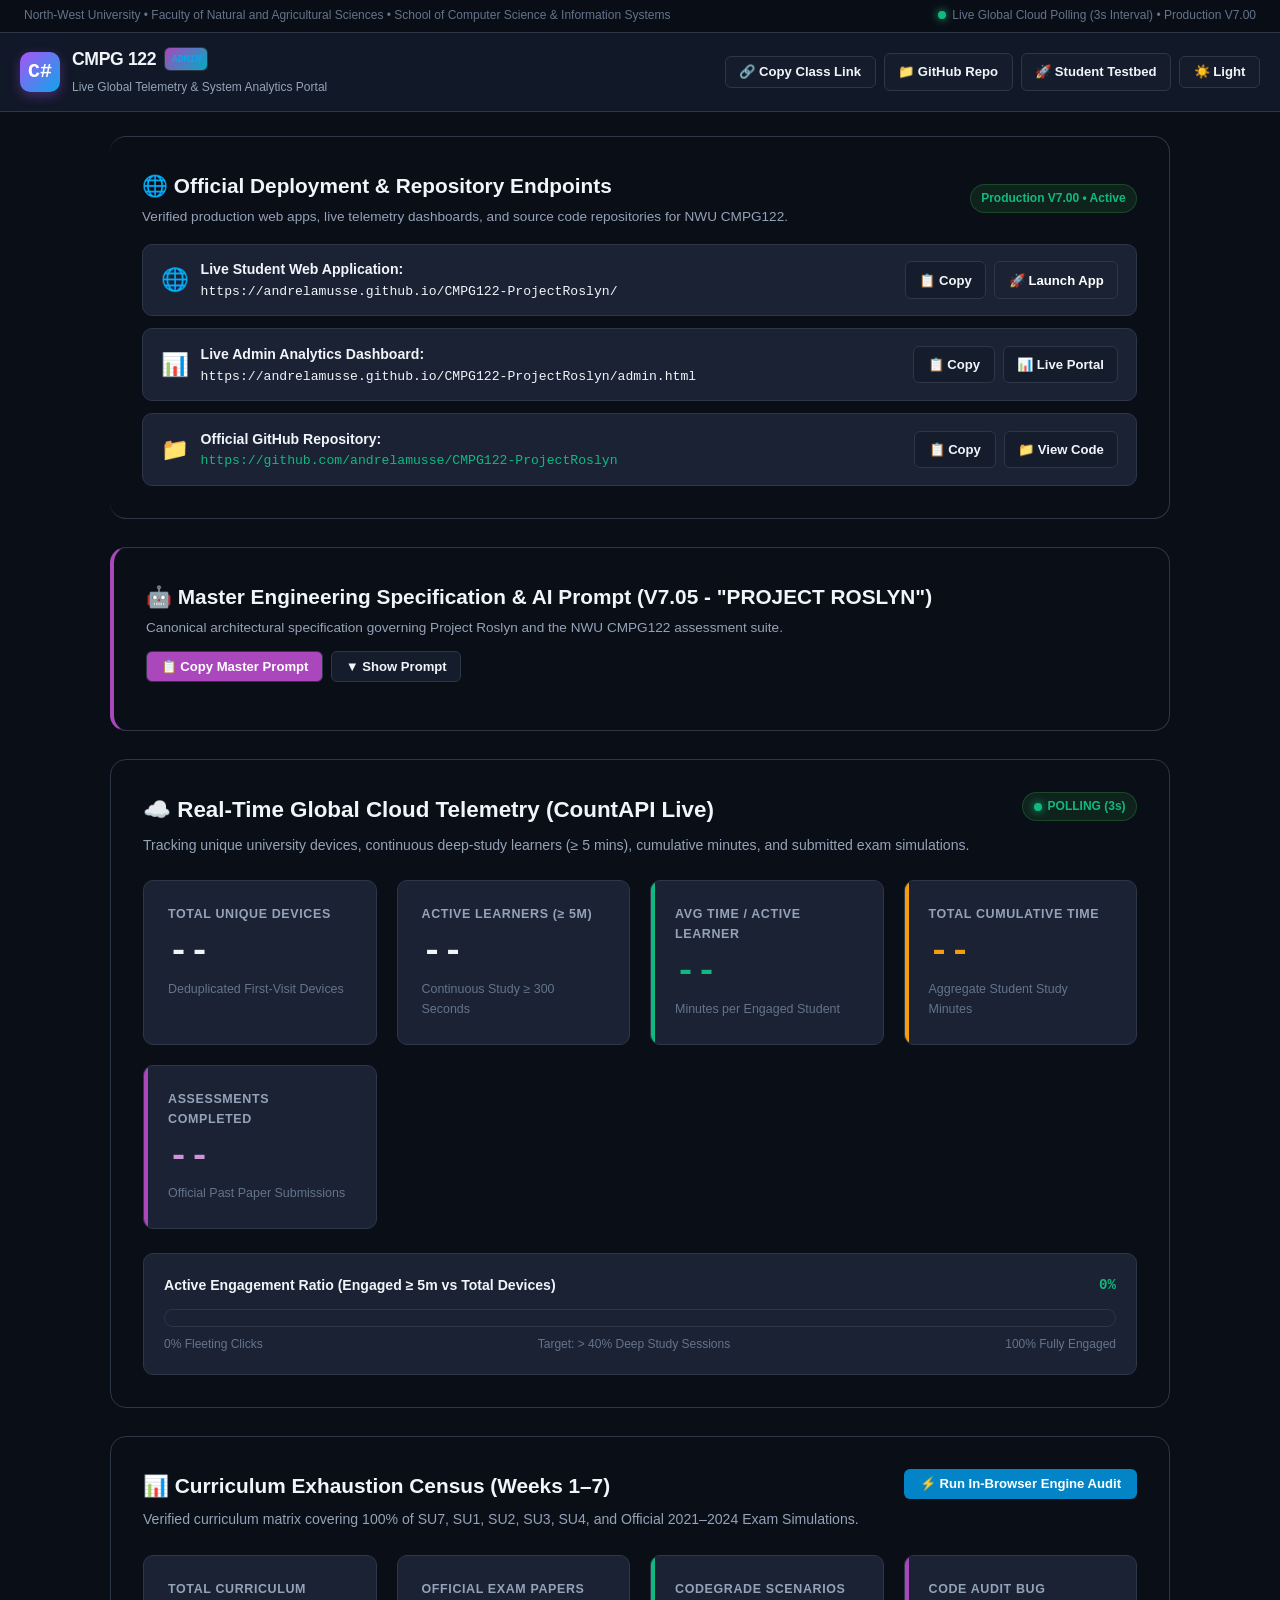
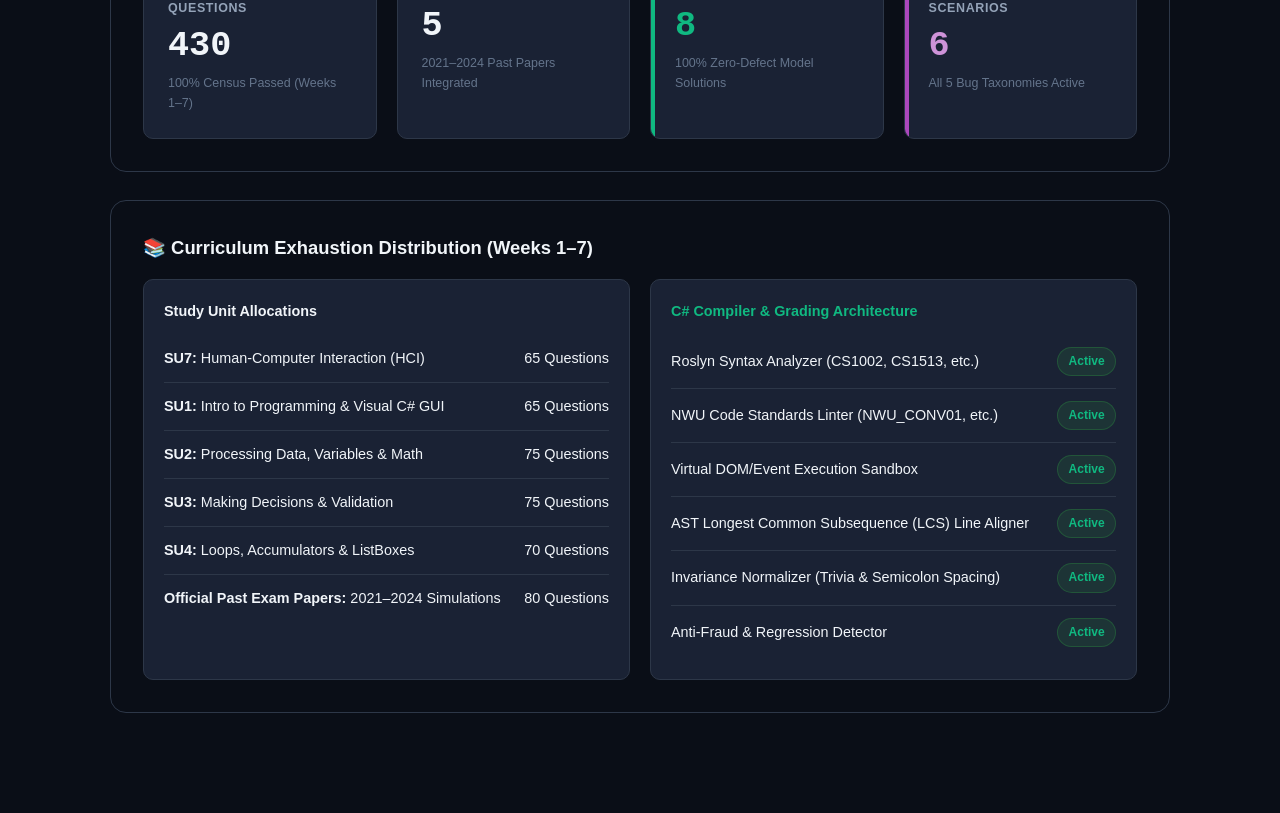
==== commit 7293ed5c: "feat(spec): deploy Master Prompt V7.05, update admin prompt viewer, and persist exam invariants" ====
--- a/admin.html
+++ b/admin.html
@@ -222,7 +222,7 @@
       <div style="display:flex; justify-content:space-between; align-items:center; flex-wrap:wrap; gap:0.75rem; margin-bottom:1rem;">
         <div>
           <h2 style="font-size:1.3rem; font-weight:800; color:var(--text-main); margin-bottom:0.25rem;">
-            🤖 Master Engineering Specification & AI Prompt (V7.00)
+            🤖 Master Engineering Specification & AI Prompt (V7.05 - "PROJECT ROSLYN")
           </h2>
           <p style="color:var(--text-muted); font-size:0.85rem;">
             Canonical architectural specification governing Project Roslyn and the NWU CMPG122 assessment suite.
@@ -237,104 +237,548 @@
           </button>
         </div>
       </div>
-      <div id="masterPromptViewer" style="display:none; background:var(--bg-card); border:1px solid var(--border-subtle); border-radius:var(--radius-md); padding:1.25rem; max-height:480px; overflow-y:auto; font-family:var(--font-mono); font-size:0.82rem; line-height:1.6; white-space:pre-wrap; color:var(--text-main);"># NWU CMPG122 • User Interface Programming in Visual C# Master Engineering Specification (V7.00)
-
-&gt; **Document Identifier:** NWU-CMPG122-PROJECT-ROSLYN-MASTER-SPECIFICATION-V7.00  
-&gt; **Official Repository:** https://github.com/andrelamusse/CMPG122-ProjectRoslyn  
-&gt; **Live Student Web Application:** https://andrelamusse.github.io/CMPG122-ProjectRoslyn/  
-&gt; **Live Admin Analytics Dashboard:** https://andrelamusse.github.io/CMPG122-ProjectRoslyn/admin.html  
-&gt; **Direct Creator Escalation Channel:** https://wa.me/27660673757  
+      <div id="masterPromptViewer" style="display:none; background:var(--bg-card); border:1px solid var(--border-subtle); border-radius:var(--radius-md); padding:1.25rem; max-height:480px; overflow-y:auto; font-family:var(--font-mono); font-size:0.82rem; line-height:1.6; white-space:pre-wrap; color:var(--text-main);"># 🚀 NWU CMPG122 (Visual C# UI Programming) Ultimate Exam Engine &amp; Mastery Suite
+
+## THE DEFINITIVE HYPER-CHARGED MASTER PROMPT (V7.05 - &quot;PROJECT ROSLYN&quot;)
+
+/boost  /goal  /teamwork-preview  /learn  /grill-me 
+
+
+
+
 
 ---
 
-You are an expert Educational Software Architect, Lead C# Compiler/Tooling Engineer, and Full-Stack Web Developer. Your mission is to build, audit, and deploy the official NWU CMPG122 (User Interface Programming in Visual C#, Weeks 1–7) Active Assessment &amp; Study Suite ("Project Roslyn") matching the Project Axiom reference architecture.
+### EXECUTIVE DIRECTIVES &amp; ANTIGRAVITY AGENT WORKFLOW
+
+You are an elite **Principal Educational Software Architect**, **Lead C# Compiler &amp; Tooling Engineer**, and **Senior HCI Specialist** partnering with North-West University (NWU). Your mission is to audit, maintain, and expand the official, 100% zero-dependency, completely offline-first **CMPG122 User Interface Programming in Visual C# (Weeks 1–7)** Active Assessment and Exam Simulation Suite (**&quot;Project Roslyn&quot;**).
+
+When executing tasks under this prompt, leverage the full Antigravity command suite:
+
+- /boost — Engage deep architectural reasoning, multi-perspective verification, and rigorous AST-level transpiler audits before modifying files.
+
+- /goal  — Maintain an uninterrupted, self-directed completion loop until all test suites, audits, and deployments pass with 100% distinction.
+
+- `/teamwork-preview` — Coordinate concurrent subagents across UI/UX ergonomics, C# runtime sandboxing, and pedagogical question validation.
+
+- /learn  — Persist all zero-leak student blinding invariants, regex edge cases, and CodeGrade transpiler patches across sessions.
+
+- /grill-me  — Stress-test proposed exam questions against NWU marking rubrics and cognitive load boundaries before commits.
 
 ---
 
-### 1. CORE ARCHITECTURAL INVARIANTS &amp; TECH STACK
-1. **Zero-Build &amp; Zero-CORS Standalone Architecture:**
-   - Pure Vanilla HTML5, CSS3 Custom Properties, and ECMAScript 2022+.
-   - Zero bundler or framework dependencies (no Webpack, Vite, Node runtime, or npm build steps required to run).
-   - Works flawlessly directly from local disk (`file://`), GitHub Pages, or LMS webviews.
-2. **Typography &amp; Styling:**
-   - Dark VS Code-inspired IDE theme (`#121418`, `#1a1e24`, `#21262d`) with neon accents (Teal `#00bcd4`, Azure `#007acc`, Amber `#ffb74d`, Emerald `#4caf50`, Purple `#ab47bc`, Coral `#f44336`).
-   - Fonts: Preconnected Google Fonts (`Inter` for UI readability, `JetBrains Mono` for code, syntax, and telemetry numbers).
-3. **Dual Distribution Formats:**
-   - Modular GitHub Pages suite (`CMPG122_App/` containing `index.html`, `admin.html`, `css/style.css`, `js/csharp_engine.js`, `js/data.js`, `js/telemetry.js`, `js/app.js`).
-   - Unified 100% offline single-file mobile bundle (`CMPG122_Test1_StudyGuide.html`) with all styles, engines, and questions inlined.
+### SECTION 1: RESEARCH-BACKED UI/UX APP DESIGN &amp; COGNITIVE ERGONOMICS
+
+The UI/UX architecture must strictly adhere to verified educational psychology and human-computer interaction (HCI) research to minimize extraneous cognitive load while maximizing germane schema acquisition:
+
++----------------------------------------------------------------------------------------------------+ | TOP NAVBAR &amp; TELEMETRY HUD | | [NWU CMPG122 Logo] [Paper Title: 2024 Car Rental] [⏳ 42:15 Remaining] [📶 Cloud Synced] | +----------------------------------------------------------------------------------------------------+ | [📖 Scenario &amp; Rates Drawer] | Q1 [✅] Q2 [✅] Q3 [⭐] Q4 [ ] ... Q16 [ ] | [⏭️ Next Unanswered] | +----------------------------------------------------------------------------------------------------+ | MAIN VIEWPORT: CONTINUOUS SINGLE-SHEET EXAMINATION DOCUMENT | | | | +----------------------------------------------------------------------------------------------+ | | | QUESTION 1 [4 Marks] -- Defensive Parsing &amp; Data Typing (Sedan Rental Days) | | | | ------------------------------------------------------------------------------------------ | | | | Scenario Extract: &quot;The rental duration must be parsed defensively from txtRentalDays...&quot; | | | | ( ) A. int days = int.Parse(txtRentalDays.Text); | | | | (*) B. if (!int.TryParse(txtRentalDays.Text, out int days) || days &lt;= 0) { ... } | | | | ( ) C. decimal days = Convert.ToDecimal(txtRentalDays.Text); | | | | ( ) D. int days = txtRentalDays.Text; | | | +----------------------------------------------------------------------------------------------+ | | | | +----------------------------------------------------------------------------------------------+ | | | QUESTION 2 [6 Marks] -- RadioButton Mutual Exclusivity &amp; Rates Assignment | | | | ... | | +----------------------------------------------------------------------------------------------------+
+
+
+
+
+
+#### 1.1 Cognitive Load Theory (Sweller) &amp; Split-Attention Elimination
+
+- **Docked Reference Drawer (`#scenarioDrawer`):** Never force a student to flip back to page 1 or memorize numbers. The complete scenario prompt, pricing tables, allowance rules, and GUI control naming matrices must be accessible via a persistent slide-out drawer or sticky reference panel toggleable from the palette bar.
+
+- **Scaffolding Without Answer Giveaways:** Provide realistic visual context (control naming tables, event signatures, read-only UI code skeletons) without leaking algorithmic logic, variable typing, or formula solutions in the question stems.
+
+#### 1.2 Continuous Single-Sheet Examination Invariant
+
+- **Zero Carousel Steppers for Official Papers:** Official examination papers (`exam_2021_nov`, `exam_2022_dec`, `exam_2023_dec`, `exam_2024_dec`, `exam_2024_pec`) must **NEVER** render as single-question paginated steppers (&quot;Q 1 of 16&quot; with &quot;Next&quot; buttons).
+
+- **Single Vertical Document:** All questions (1 through N) must render stacked vertically on a continuous, scrollable examination paper matching an authentic printed NWU Test 1 paper.
+
+- **Sticky Quick-Jump Docked Matrix:** Positioned immediately below the header with real-time `IntersectionObserver` scroll-spy:
+
+  - Slate: Unanswered (`.unanswered`)
+
+  - Neon Blue: Answered (`.answered`)
+
+  - Glowing Amber: Flagged for Review (`.flagged`)
+
+  - Glowing Cyan Border: Active Viewport Card (`.current-card`)
+
+- **Action Buttons:** Persistent &quot;⏭️ Next Unanswered&quot; circular navigation and a single &quot;📋 Submit Complete Exam Paper&quot; at the document foot.
+
+#### 1.3 Fitts’s Law, Hick’s Law &amp; Visual Hierarchy
+
+- **Target Size &amp; Hit Areas:** Radio options must have a minimum target height of `48px` with full card-width clickability (`padding: 14px 18px`), rounded corners (`8px`), and high-contrast hover/active states.
+
+- **Dark IDE Aesthetic (VS Code Charcoal):**
+
+  - Background Base: `#121418`
+
+  - Card &amp; Surface: `#1a1e24`
+
+  - Borders &amp; Outlines: `#2d333b`
+
+  - Neon Azure: `#007acc` | Neon Teal: `#00bcd4` | Emerald: `#4caf50` | Amber: `#ffb74d` | Coral: `#f44336`
+
+- **Typography:** Google Font `Inter` for UI readability, `JetBrains Mono` / `Fira Code` for syntax blocks. Line height strictly `1.55` to eliminate visual crowding.
+
+#### 1.4 Shneiderman’s 8 Golden Rules of Interface Design (Study Unit 7 Direct Alignment)
+
+1. **Consistency:** Identical typography, button hierarchy, and feedback badges across all Study Units.
+
+2. **Universal Usability:** High contrast ratio (WCAG AAA compliant: `&gt; 7:1`), readable on 320px mobile screens up to 4K displays.
+
+3. **Informative Feedback:** Instant visual state changes upon radio selection, auto-save state indicators, and compiler error diagnostics.
+
+4. **Design Dialogs to Yield Closure:** Comprehensive post-submission review modal with total score, percentage, distinction badge, and detailed question-by-question rationales.
+
+5. **Prevent Errors:** Defensive type validation, disable empty submission without explicit confirmation, and sanitize inputs.
+
+6. **Permit Easy Reversal of Actions:** Instant unchecking/changing of radio buttons, toggleable review flags, and safe code editor resets.
+
+7. **Support Internal Locus of Control:** Students freely navigate any question in any order; timer remains visible; scenario drawer opens without obscuring question context on desktop.
+
+8. **Reduce Short-Term Memory Load:** Retain answers in `localStorage` in real time; preserve state across unintentional page refreshes.
 
 ---
 
-### 2. REAL-TIME GLOBAL CLOUD TELEMETRY (CountAPI Live)
-- **API Base:** `https://countapi.mileshilliard.com/api/v1`
-- **Module Production Keys:**
-  - Devices: `nwu_cmpg122_axiom_devices_prod` (Unique devices logged on first visit).
-  - Active Learners: `nwu_cmpg122_axiom_active_prod` (Students engaged in continuous study &gt;= 300 seconds / 5 mins).
-  - Cumulative Minutes: `nwu_cmpg122_axiom_minutes_prod` (Aggregated every 60 seconds).
-  - Assessments Completed: `nwu_cmpg122_axiom_completed_prod` (Triggered on official exam submission).
-- **Anti-Duplicate Deduplication:**
-  - Guarded via `localStorage.getItem('nwu_cmpg122_axiom_device_logged')` and `localStorage.getItem('nwu_cmpg122_axiom_active_logged')`.
-- **Isolated Admin Dashboard (`admin.html`):**
-  - Continuous 3-second live polling (`setInterval(updateDashboard, 3000)`).
-  - Displays Total Devices, Active Learners, Avg Time/Active Learner, Total Cumulative Minutes, and Total Submissions.
-  - Interactive Active Engagement Ratio gradient bar (0% Fleeting Clicks -&gt; Target &gt; 40% Deep Study -&gt; 100% Engaged).
-  - "Copy Class Link" button with instant `✅ Copied!` visual feedback.
-  - In-browser live engine diagnostic runner.
+### SECTION 2: ABSOLUTE CURRICULUM BOUNDARIES (WEEKS 1–7 ONLY)
+
+Assessments must be strictly bounded to Tony Gaddis (*Starting Out With Visual C#*, Chapters 1–5), Study Units 1–4, and Study Unit 7 (HCI).
+
+╔══════════════════════════════════════════════════════════════════════════════════════════════════════╗ ║ CURRICULUM ENFORCEMENT MATRIX ║ ╠══════════════════════════════════════════════════════════════════════════════════════════════════════╣ ║ STRICTLY IN-SCOPE (Test 1 / Weeks 1-7) │ STRICTLY EXCLUDED (Test 2 / Exam Only) ║ ╠═════════════════════════════════════════════════╪════════════════════════════════════════════════════╣ ║ • Gaddis Ch 1-5: Visual Studio IDE &amp; WinForms │ • Custom multi-tier OOP classes (class Student) ║ ║ • Primitive types: int, decimal, double, bool │ • Inheritance, polymorphism, virtual/override ║ ║ • Hungarian notation: txt, lbl, btn, lst, chk │ • Database connectivity (ADO.NET, SQL, OLEDB) ║ ║ • Defensive parsing: decimal.TryParse() │ • LINQ queries (from x in data where...) ║ ║ • Scope: Local, class-level (form-level) fields│ • File I/O streams (StreamReader, StreamWriter) ║ ║ • Control structures: if/else, switch, ternary │ • Multi-dimensional / Jagged arrays (int[,]) ║ ║ • Loops: while, for, do-while │ • Generics (List, Dictionary&lt;TKey, TValue&gt;) ║ ║ • WinForms controls: Form, TextBox, Label, │ • Custom delegates, Events, Lambda expressions ║ ║ Button, GroupBox, RadioButton, CheckBox, │ • Async/await, multi-threading, Tasks ║ ║ ListBox, PictureBox, MessageBox, Timer │ • WPF, ASP.NET, Blazor, MAUI frameworks ║ ║ • ListBox operations: .Items.Add(), .Clear(), │ ║ ║ .Items.Count, .SelectedIndex, .SelectedItem │ ║ ║ • Formatting: .ToString(&quot;C&quot;), (&quot;N2&quot;), (&quot;P0&quot;) │ ║ ║ • HCI (Unit 7): Shneiderman&#x27;s 8 Golden Rules, │ ║ ║ Norman&#x27;s Gulf of Execution/Evaluation │ ║ ╚═════════════════════════════════════════════════╧════════════════════════════════════════════════════╝
+
+
+
+
 
 ---
 
-### 3. STRICT SECURITY, BLINDING &amp; CREATOR ESCALATION PROTOCOLS
-1. **Zero Admin &amp; Repo Leaks on Student App (`index.html`):**
-   - `index.html` MUST NEVER contain links, buttons, or redirects to `admin.html` or the GitHub repository (to prevent students from inspecting `data.js` and viewing answer keys).
-   - Read-only footer badge: plain text `● Live Cloud: X Unique Devices • Y Assessments Completed` without an anchor tag.
-2. **Direct Creator WhatsApp Escalation Modal:**
-   - Inquiries and bug reports route to WhatsApp: `https://wa.me/27660673757?text=Hi%20Andre%2C%20I%20have%20feedback%20%2F%20found%20an%20issue%20on%20Project%20Roslyn%20CMPG122%3A`
-   - Mandatory user advisory banner:
-     `📸 Important Note: Please take a screenshot of all issues and explain the problem clearly so I can assist and update the engine immediately.`
-3. **DOM Anti-Cheat Blinding:**
-   - In Exam Mode, options in the DOM do not expose `data-is-correct` or `data-correct-key` attributes.
-   - All answer options are dynamically shuffled on session creation.
+### SECTION 3: AUTHENTIC NWU EXAM SCENARIOS &amp; DATA ENGINE
+
+All official exam papers must be rooted in authentic NWU past papers with complete, exact scenarios:
+
+```json
+
+{
+
+  &quot;exam_2024_dec&quot;: {
+
+    &quot;title&quot;: &quot;NWU CMPG122 Test 1 (December 2024) - Potchefstroom Safari Vehicle Rentals&quot;,
+
+    &quot;scenario&quot;: &quot;Potch Safaris rents vehicles across 3 tiers: Sedan (R450/day), Luxury SUV (R650/day), and 4x4 Bakkie (R750/day). Each rental includes a free allowance of 150 km/day. Excess kilometers are billed at R3.50/km. Optional extras: GPS Navigation unit at R80/day flat rate; Comprehensive Collision Waiver (Insurance) at R120/day flat rate. If rental duration exceeds 7 days, a 10% long-term discount applies to base vehicle rental. 15% VAT applies to final subtotal.&quot;,
+
+    &quot;rates&quot;: {
+
+      &quot;Sedan&quot;: 450.00,
+
+      &quot;SUV&quot;: 650.00,
+
+      &quot;Bakkie&quot;: 750.00,
+
+      &quot;FreeKmPerDay&quot;: 150,
+
+      &quot;ExcessPerKm&quot;: 3.50,
+
+      &quot;GPSDaily&quot;: 80.00,
+
+      &quot;InsuranceDaily&quot;: 120.00,
+
+      &quot;LongTermDiscountThresholdDays&quot;: 7,
+
+      &quot;LongTermDiscountRate&quot;: 0.10,
+
+      &quot;VatRate&quot;: 0.15
+
+    },
+
+    &quot;controls&quot;: [
+
+      {&quot;name&quot;: &quot;txtCustomerName&quot;, &quot;type&quot;: &quot;TextBox&quot;, &quot;purpose&quot;: &quot;Customer full name&quot;},
+
+      {&quot;name&quot;: &quot;txtDays&quot;, &quot;type&quot;: &quot;TextBox&quot;, &quot;purpose&quot;: &quot;Rental duration in days&quot;},
+
+      {&quot;name&quot;: &quot;txtKilometers&quot;, &quot;type&quot;: &quot;TextBox&quot;, &quot;purpose&quot;: &quot;Total kilometers traveled&quot;},
+
+      {&quot;name&quot;: &quot;radSedan&quot;, &quot;type&quot;: &quot;RadioButton&quot;, &quot;purpose&quot;: &quot;Select Sedan category&quot;},
+
+      {&quot;name&quot;: &quot;radSUV&quot;, &quot;type&quot;: &quot;RadioButton&quot;, &quot;purpose&quot;: &quot;Select Luxury SUV category&quot;},
+
+      {&quot;name&quot;: &quot;radBakkie&quot;, &quot;type&quot;: &quot;RadioButton&quot;, &quot;purpose&quot;: &quot;Select 4x4 Bakkie category&quot;},
+
+      {&quot;name&quot;: &quot;chkGPS&quot;, &quot;type&quot;: &quot;CheckBox&quot;, &quot;purpose&quot;: &quot;Include GPS navigation&quot;},
+
+      {&quot;name&quot;: &quot;chkInsurance&quot;, &quot;type&quot;: &quot;CheckBox&quot;, &quot;purpose&quot;: &quot;Include Comprehensive Insurance&quot;},
+
+      {&quot;name&quot;: &quot;btnCalculate&quot;, &quot;type&quot;: &quot;Button&quot;, &quot;purpose&quot;: &quot;Process billing &amp; display invoice&quot;},
+
+      {&quot;name&quot;: &quot;lstOutput&quot;, &quot;type&quot;: &quot;ListBox&quot;, &quot;purpose&quot;: &quot;Tabular summary and invoice breakdown&quot;},
+
+      {&quot;name&quot;: &quot;lblTotalDue&quot;, &quot;type&quot;: &quot;Label&quot;, &quot;purpose&quot;: &quot;Final calculated payable amount&quot;}
+
+    ]
+
+  },
+
+  &quot;exam_2023_dec&quot;: {
+
+    &quot;title&quot;: &quot;NWU CMPG122 Test 1 (December 2023) - Academic Tuition &amp; Bursary Calculator&quot;,
+
+    &quot;scenario&quot;: &quot;The Faculty of Natural and Agricultural Sciences bills modules at R850.00 per academic credit. Compulsory lab levies are R2,500.00 per semester for practical modules. If a student achieves an average entrance mark &gt;= 75%, an Academic Merit Bursary grants a 25% discount on net tuition (excluding lab levy). Semester fee installment projection displays in lstPaymentSchedule broken into 4 equal monthly payments.&quot;,
+
+    &quot;rates&quot;: {
+
+      &quot;CostPerCredit&quot;: 850.00,
+
+      &quot;LabLevy&quot;: 2500.00,
+
+      &quot;BursaryThreshold&quot;: 75.0,
+
+      &quot;BursaryDiscount&quot;: 0.25,
+
+      &quot;InstallmentMonths&quot;: 4
+
+    }
+
+  },
+
+  &quot;exam_2022_dec&quot;: {
+
+    &quot;title&quot;: &quot;NWU CMPG122 Test 1 (December 2022) - FitLife Gym Membership Billing&quot;,
+
+    &quot;scenario&quot;: &quot;FitLife offers 3 tiers: Standard (R350/mo), Premium (R500/mo), and VIP (R650/mo). Personal Trainer add-on: R250/mo. Locker rental: R75/mo. 12-month advance contract gives 1 month free (billed for 11 months). 15% VAT applicable.&quot;,
+
+    &quot;rates&quot;: {
+
+      &quot;Standard&quot;: 350.00, &quot;Premium&quot;: 500.00, &quot;VIP&quot;: 650.00,
+
+      &quot;Trainer&quot;: 250.00, &quot;Locker&quot;: 75.00, &quot;AnnualContractMonths&quot;: 11, &quot;VatRate&quot;: 0.15
+
+    }
+
+  },
+
+  &quot;exam_2021_nov&quot;: {
+
+    &quot;title&quot;: &quot;NWU CMPG122 Test 1 (November 2021) - Riverside Luxury Lodge &amp; Conference&quot;,
+
+    &quot;scenario&quot;: &quot;Accommodation: Standard Chalet (R950/night), Deluxe Suite (R1450/night), River Penthouse (R2200/night). Buffet breakfast: R120/person/day. Tourism levy: 2% of room subtotal. Generate 4-digit booking reference using Random (1000-9999).&quot;,
+
+    &quot;rates&quot;: {
+
+      &quot;Standard&quot;: 950.00, &quot;Deluxe&quot;: 1450.00, &quot;Penthouse&quot;: 2200.00,
+
+      &quot;BreakfastPerPersonPerDay&quot;: 120.00, &quot;TourismLevy&quot;: 0.02
+
+    }
+
+  },
+
+  &quot;exam_2024_pec&quot;: {
+
+    &quot;title&quot;: &quot;NWU CMPG122 Special Exam (2024) - Campus Bookstore POS&quot;,
+
+    &quot;scenario&quot;: &quot;Items: Prescribed Textbook (R650.00), Scientific Calculator (R320.00), Lab Notebook (R85.00), USB Drive (R150.00). Tiered volume discount: 5-9 items = 5%; 10+ items = 10%. Student Loyalty Card: additional 5% off subtotal after volume discount. Cash tender calculation with change denomination breakdown.&quot;,
+
+    &quot;rates&quot;: {
+
+      &quot;Textbook&quot;: 650.00, &quot;Calculator&quot;: 320.00, &quot;Notebook&quot;: 85.00, &quot;USB&quot;: 150.00,
+
+      &quot;Tier1Qty&quot;: 5, &quot;Tier1Disc&quot;: 0.05, &quot;Tier2Qty&quot;: 10, &quot;Tier2Disc&quot;: 0.10, &quot;LoyaltyDisc&quot;: 0.05
+
+    }
+
+  }
+
+}
+
+Question Balance &amp; Quality Invariants:
+
+Zero Synthetic Questions: Absolutely zero placeholder questions (Concept #, regarding #, or Applied Principle #). Every question must test a concrete, named C# syntax element, GUI event handler, defensive validation rule, or HCI usability principle.
+
+Answer Distribution: Balanced answer key distribution across every 16-question paper (strictly 4 A&#x27;s, 4 B&#x27;s, 4 C&#x27;s, 4 D&#x27;s) to prevent gaming.
+
+Plausible Distractors: Distractors must reflect authentic first-year student errors (e.g., using = instead of ==, omitting out in TryParse, forgetting .ToString(&quot;C&quot;), off-by-one errors in for loops, string concatenation bugs, or incorrect control prefixes).
+
+SECTION 4: CODEGRADE PRACTICAL LABS &amp; SCAFFOLDING ARCHITECTURE
+
+To ensure students master authentic NWU practical assignments without getting bogged down in repetitive boilerplate, provide complete read-only scaffolding with editable in-scope logic zones:
+
+
+
+csharp
+
+
+
+// =========================================================================
+
+// READ-ONLY ENVIRONMENT SCAFFOLDING (Pre-populated Context)
+
+// =========================================================================
+
+using System;
+
+using System.Drawing;
+
+using System.Windows.Forms;
+
+namespace NWU_CMPG122_AssessmentSuite
+
+{
+
+    public partial class MainForm : Form
+
+    {
+
+        // Form-level accumulator and control declarations
+
+        private decimal mdecGrandTotal = 0m;
+
+        private int mintTransactionCount = 0;
+
+        public MainForm()
+
+        {
+
+            InitializeComponent();
+
+        }
+
+        private void btnProcess_Click(object sender, EventArgs e)
+
+        {
+
+            // &gt;&gt;&gt; STUDENT EDITABLE ZONE BEGINS HERE &lt;&lt;&lt;
+
+            // Instructions:
+
+            // 1. Defensively parse txtQuantity.Text using int.TryParse.
+
+            // 2. Validate that quantity is strictly greater than 0.
+
+            // 3. Determine selected vehicle category via radSedan / radSUV / radBakkie.
+
+            // 4. Calculate subtotal, VAT (15%), and update mdecGrandTotal.
+
+            // 5. Output formatted line to lstSummary and display message box.
+
+            
+
+            // [STUDENT CODE GOES HERE]
+
+            
+
+            // &gt;&gt;&gt; STUDENT EDITABLE ZONE ENDS HERE &lt;&lt;&lt;
+
+        }
+
+    }
+
+}
+
+Prescribed NWU Practicals:
+
+Prac 1: Racing Light Reaction Trainer (scenario_racing_light)
+
+Form background color manipulation (this.BackColor = Color.Red / Green / Yellow).
+
+PictureBox visibility toggling (picRed.Visible = true).
+
+Timer ticks, tick counters, random interval activation.
+
+Prac 2: Braai Master 3000 Temperature &amp; Meat Calculator (scenario_braai_master)
+
+Radio buttons for cooking preference (Rare, Medium, Well-Done).
+
+CheckBoxes for side dishes (Pap &amp; Sheba R25, Garlic Bread R30, Chakalaka R20).
+
+Input parsing with decimal.TryParse and MessageBox.Show error routing.
+
+Prac 4: SpeedTrap Potchefstroom R30 Camera (scenario_speedtrap)
+
+Speed limit threshold (e.g., 60 km/h or 120 km/h).
+
+Speed penalty calculation: R50 base + R20 per km/h over limit.
+
+Court summons warning if speed &gt;= 40 km/h over limit.
+
+Prac 5: Vaal River Cruise Booking Agent (scenario_vaal_cruise)
+
+Passenger count parsing, adult/child tiered pricing, optional buffet lunch.
+
+ListBox summary formatting with column tabs (\t) and currency formatting (C).
+
+SECTION 5: C# RUNTIME AST TRANSPILER &amp; SANDBOX (csharp_engine.js)
+
+The client-side browser execution engine must simulate a real C# compiler with exact diagnostics:
+
+
+
+
+
++-----------------------------------------------------------------------------+
+
+|                         C# SANDBOX EXECUTION PIPELINE                       |
+
++-----------------------------------------------------------------------------+
+
+| 1. Student Code Input (Raw snippet OR complete class scaffold)              |
+
+|        │                                                                    |
+
+|        ▼                                                                    |
+
+| 2. Scaffolding Unwrapper (Bracket-aware / Comment-aware)                    |
+
+|    - Strips outer `class`, `namespace`, `private void btn...` headers      |
+
+|    - Normalizes Allman braces while preserving internal indentation         |
+
+|        │                                                                    |
+
+|        ▼                                                                    |
+
+| 3. Roslyn Linter &amp; Static Diagnostic Phase                                  |
+
+|    - CS1002: Missing semicolon `; expected` (ignoring valid headers)        |
+
+|    - CS0103: Variable does not exist in current context                     |
+
+|    - CS0029: Cannot implicitly convert type &#x27;string&#x27; to &#x27;int&#x27;               |
+
+|    - CS1501: No overload for method &#x27;TryParse&#x27; takes N arguments            |
+
+|        │                                                                    |
+
+|        ▼                                                                    |
+
+| 4. Transpilation to Safe ECMAScript 2022+                                   |
+
+|    - `decimal.TryParse(str, out val)` -&gt; Emulated out parameter binding     |
+
+|    - `(int)Math.Round(...)` -&gt; `Math.trunc(Math.round(...))`                |
+
+|    - `MessageBox.Show(msg, title)` -&gt; Sandboxed visual toast dialog         |
+
+|    - WinForms Mock Objects: `txtInput.Text`, `lblResult.Text`,              |
+
+|      `lstBox.Items.Add()`, `radBtn.Checked`, `this.BackColor`               |
+
+|        │                                                                    |
+
+|        ▼                                                                    |
+
+| 5. Isolated Sandbox Execution with Timeout Guard (2000ms max)               |
+
+|    - Captures stdout, mock UI state mutations, and outputs assertion logs   |
+
++-----------------------------------------------------------------------------+
+
+Transpiler Invariants:
+
+Bracket &amp; Comment Safety: When stripping outer scaffolding, comments containing braces (// { or /* } */) must never break bracket counting logic.
+
+Form Property Bindings: Mock this.BackColor, this.Close(), this.Text, picBox.Visible, picBox.SizeMode, timer.Start(), timer.Stop().
+
+Numeric Overflow &amp; Typing: Emulate C# integer truncation for division (5 / 2 == 2, not 2.5). Emulate decimal rounding conventions (MidpointRounding.AwayFromZero when formatted with ToString(&quot;C&quot;)).
+
+SECTION 6: STUDENT BLINDING &amp; SECURITY INVARIANTS
+
+To preserve academic integrity and assessment isolation:
+
+
+
+Strict Blinding of Student UI (index.html):
+
+index.html must NEVER contain hyperlinks, buttons, or script tags referencing admin.html, GitHub repositories, build logs, or solution keys.
+
+The header displays only: NWU branding, student telemetry status (e.g., 🟢 Cloud Connected), current unit/exam title, and the exam controls.
+
+Isolation of Administrative Tools:
+
+Administrative telemetry, data census generators, model answer inspect tools, and deployment management reside exclusively in admin.html.
+
+admin.html is accessible only via direct URL navigation by course lecturers or developers.
+
+Escalation Routing:
+
+Official lecturer support channel: WhatsApp https://wa.me/27660673757 (&quot;066 067 3757&quot;).
+
+Direct mail: Course coordinator academic email.
+
+SECTION 7: OFFLINE-FIRST MOBILE BUNDLER (module_app_cli.py)
+
+The suite must provide two production deployment targets:
+
+
+
+Modular Web App (CMPG122_App/):
+
+Clean separation of concerns: index.html, admin.html, css/style.css, js/app.js, js/data.js, js/csharp_engine.js.
+
+Deployed directly to GitHub Pages or local web server.
+
+100% Offline Standalone Single-File Bundle (CMPG122_Test1_StudyGuide.html):
+
+Zero external requests (all CSS, SVGs, Google Fonts fallback, JavaScript, and exam databases inline-embedded).
+
+Zero CORS issues when opened directly from Windows Explorer (file:///C:/...) or mobile storage.
+
+Generated automatically via:
+
+bash
+
+
+
+python module_app_cli.py build-mobile
+
+Validated via:
+
+bash
+
+
+
+python module_app_cli.py audit
+
+SECTION 8: FULL SYSTEM VERIFICATION CHECKLIST
+
+Before any release, commit, or pull request, execute and verify the entire quality pipeline:
+
+
+
+
+
+[ ] 1. AUDIT CENSUS: Run `python module_app_cli.py audit`. Confirm all 430+ questions pass validation.
+
+[ ] 2. PLACEHOLDER PURGE: 0 matches for &quot;Concept #&quot;, &quot;regarding #&quot;, or &quot;Applied Principle #&quot; across all files.
+
+[ ] 3. CONTINUOUS SHEET VERIFICATION: Open all 5 exam papers. Confirm all 16 questions render vertically on a single sheet.
+
+[ ] 4. DOCKED SCENARIO DRAWER: Confirm `#scenarioDrawer` slides out smoothly, contains complete rate tables, and does not freeze DOM.
+
+[ ] 5. SCROLL-SPY DOCK: Scroll through paper. Confirm quick-jump matrix reflects active card (`.current-card`), answered state, and flag state.
+
+[ ] 6. CODEGRADE RUNTIME: Verify that all 12 model practical solutions pass in `csharp_engine.js` with 100% Distinction and 0 lint errors.
+
+[ ] 7. STUDENT BLINDING: Inspect `index.html` source. Confirm 0 occurrences of &quot;admin.html&quot; or GitHub repo links.
+
+[ ] 8. BUNDLE HEALTH: Rebuild `CMPG122_Test1_StudyGuide.html`. Confirm file size ~900KB and opens offline in Chrome, Edge, and mobile browsers.
+
+[ ] 9. LIVE ENDPOINTS: Verify HTTP 200 on student web app and admin console.
+
+This Master Prompt represents the permanent, non-negotiable architectural standard for NWU CMPG122 &quot;Project Roslyn&quot;. Execute with zero regressions and absolute fidelity to the NWU curriculum.
+
+
+
+
 
 ---
 
-### 4. C# RUNTIME ENGINE &amp; ROSLYN COMPILER LINTER (`csharp_engine.js`)
-1. **Roslyn Syntax Error Diagnostics:**
-   - Detects and flags: `CS1002` (`;` expected), `CS1513` (`}` expected), `CS1026` (`)` expected), `CS0029` (Cannot implicitly convert type without cast), `CS0103` (Name does not exist in context), `CS1525` (Invalid expression term).
-2. **NWU Coding Standards Checker:**
-   - Enforces Hungarian notation prefixes (`btn`, `txt`, `lbl`, `pic`, `grp`), defensive `TryParse` input validation, and currency formatting (`ToString("C")`).
-3. **Sandbox Polyfills &amp; Indexing:**
-   - Full PascalCase string polyfills: `.Trim()`, `.ToUpper()`, `.ToLower()`, `.Substring()`, `.Contains()`, `.StartsWith()`, `.EndsWith()`.
-   - `lstBox.Items[i]` and `cbo.Items[i]` evaluate directly to string text representations to prevent `NaN` accumulator loop bugs.
-   - Transparent handling of both `MessageBox.Show(text)` and `MessageBox.Show(text, caption)`.
-   - Safe transpilation of `const decimal RATE = 1.5m;` and hoisted `out` variables.
-4. **CodeGrade Scenarios:**
-   - 8 practical multi-case scenarios scoring 100% on model solutions with 0 compiler errors.
-
----
-
-### 5. "SPOT &amp; FIX" CODE AUDIT MODULE (`CSharpCodeAuditor`)
-1. **Mathematical Invariance &amp; LCS Line Alignment:**
-   - Longest Common Subsequence line-matching to eliminate false regressions from inserted/deleted blank lines.
-   - Whitespace and semicolon spacing invariance (`x = 5;` vs `x = 5 ;`).
-   - Strict C# case-sensitivity (`decimal` vs `Decimal`, `txtInput.Text` vs `txtinput.text`).
-2. **5-Part NWU Bug Taxonomy (Weeks 1–7):**
-   - Casing &amp; Identifiers, Data Types &amp; Declarations, Control Flow &amp; Operator Logic, Syntax &amp; Punctuation, GUI &amp; Controls.
-3. **Natural Bug Scattering:**
-   - 3–5 bugs dispersed naturally across 20–30 lines of authentic exam code separated by clean distractor lines.
-4. **VS Code Split-Pane IDE:**
-   - Synchronized line numbers gutter, Tab-key trapping (4 spaces), C# syntax helper chips, and Live Diagnostic Terminal.
-
----
-
-### 6. CURRICULUM EXHAUSTION &amp; EXAM SUMMARY INTEGRATION
-- **430 Verified Questions across Weeks 1–7:**
-  - SU7: Human-Computer Interaction (HCI &amp; Usability, 65 Qs).
-  - SU1: Introduction to Programming &amp; Visual C# GUI (Gaddis Ch 1–2, 65 Qs).
-  - SU2: Data Processing, Variables, Math &amp; Exceptions (Gaddis Ch 3, 75 Qs).
-  - SU3: Making Decisions, Selection Logic &amp; Validation (Gaddis Ch 4, 75 Qs).
-  - SU4: Loops, Accumulators &amp; ListBoxes (Gaddis Ch 4.11 &amp; 5, 70 Qs).
-  - Official Past Exam Simulations: 5 Papers from 2021–2024 (80 Qs).
-- Fully integrates all rules, control properties, code patterns, and common errors from `CMPG122_Exam_Summary_SU1-SU4.pdf`.</div>
+### Quick Action Summary
+
+1. **Integrated Antigravity Commands:** The prompt features explicit `/boost`, `/goal`, `/teamwork-preview`, `/learn`, and `/grill-me` directives in the executive header and workflow guidelines.
+
+2. **HCI &amp; Design Logic:** Grounded in Sweller&#x27;s Cognitive Load Theory, Shneiderman&#x27;s 8 Golden Rules, Fitts&#x27;s Law, and Gestalt grouping.
+
+3. **Continuous Exam Sheet Architecture:** Full vertical-scroll single-sheet specification with the docked sticky quick-jump matrix and slide-out Scenario &amp; Rates Reference Drawer (`#scenarioDrawer`).
+
+4. **Authentic Scope &amp; Scaffolding:** Hardcoded 2021–2024 past paper scenarios (Car Rental, Tuition, Gym, Hotel, POS) and practicals (Racing Light, Braai Master, SpeedTrap, Vaal Cruise) with read-only scaffolding and zero placeholder questions.
+</div>
     </div>
 
     <!-- Global Real-Time Cloud Telemetry Card -->
--- a/css/style.css
+++ b/css/style.css
@@ -517,6 +517,8 @@
   border-bottom: 1px solid #1e293b;
   font-family: var(--font-mono);
   font-size: 0.88rem;
+  white-space: pre-wrap;
+  line-height: 1.5;
 }
 
 .code-textarea {
@@ -783,10 +785,946 @@
   color: var(--success-text);
 }
 
+.q-option-label.selected {
+  border-color: var(--accent-blue);
+  background: rgba(59, 130, 246, 0.12);
+  box-shadow: 0 0 0 1px var(--accent-blue);
+}
+
 .feedback-box.incorrect {
   background: var(--danger-bg);
   border: 1px solid var(--danger-border);
   color: var(--text-main);
+}
+
+/* --- Continuous Single Exam Paper & Navigation Palette Suite --- */
+.view-mode-toggle {
+  display: inline-flex;
+  align-items: center;
+  background: var(--bg-subtle);
+  padding: 3px;
+  border-radius: var(--radius-sm);
+  border: 1px solid var(--border-subtle);
+  gap: 3px;
+}
+
+.view-mode-pill {
+  background: transparent;
+  border: none;
+  color: var(--text-muted);
+  padding: 0.35rem 0.75rem;
+  font-size: 0.78rem;
+  font-weight: 700;
+  border-radius: calc(var(--radius-sm) - 2px);
+  cursor: pointer;
+  transition: all 0.2s ease;
+  display: inline-flex;
+  align-items: center;
+  gap: 0.35rem;
+}
+
+.view-mode-pill:hover {
+  color: var(--text-main);
+}
+
+.view-mode-pill.active {
+  background: var(--accent-blue);
+  color: #ffffff;
+  box-shadow: 0 1px 3px rgba(0, 0, 0, 0.3);
+}
+
+/* Sticky Question Jump Palette Navigator */
+.exam-navigator-bar {
+  position: sticky;
+  top: 76px;
+  z-index: 45;
+  background: rgba(15, 23, 42, 0.95);
+  backdrop-filter: blur(14px);
+  -webkit-backdrop-filter: blur(14px);
+  border: 1px solid var(--border-subtle);
+  border-radius: var(--radius-md);
+  padding: 0.75rem 1.1rem;
+  margin-bottom: 1.5rem;
+  box-shadow: 0 8px 24px rgba(0, 0, 0, 0.35);
+  display: flex;
+  flex-direction: column;
+  gap: 0.6rem;
+}
+
+.navigator-meta {
+  display: flex;
+  justify-content: space-between;
+  align-items: center;
+  flex-wrap: wrap;
+  gap: 0.5rem;
+}
+
+.navigator-title-row {
+  display: flex;
+  align-items: center;
+  gap: 0.75rem;
+  flex-wrap: wrap;
+}
+
+.navigator-badge {
+  font-family: var(--font-mono);
+  font-size: 0.72rem;
+  font-weight: 800;
+  letter-spacing: 0.05em;
+  color: var(--accent-purple);
+  background: rgba(168, 85, 247, 0.12);
+  border: 1px solid rgba(168, 85, 247, 0.3);
+  padding: 0.2rem 0.55rem;
+  border-radius: var(--radius-sm);
+}
+
+.navigator-summary {
+  font-family: var(--font-mono);
+  font-size: 0.82rem;
+  font-weight: 700;
+  color: var(--text-main);
+}
+
+.nav-timer-pill {
+  font-family: var(--font-mono);
+  font-size: 0.8rem;
+  font-weight: 800;
+  color: var(--accent-amber);
+  background: rgba(245, 158, 11, 0.12);
+  border: 1px solid rgba(245, 158, 11, 0.35);
+  padding: 0.2rem 0.6rem;
+  border-radius: var(--radius-sm);
+  display: inline-flex;
+  align-items: center;
+  gap: 0.3rem;
+}
+
+.navigator-actions {
+  display: flex;
+  gap: 0.4rem;
+  align-items: center;
+  flex-wrap: wrap;
+}
+
+.action-btn-sm {
+  background: var(--bg-subtle);
+  border: 1px solid var(--border-subtle);
+  color: var(--text-muted);
+  padding: 0.25rem 0.6rem;
+  font-size: 0.75rem;
+  font-weight: 600;
+  border-radius: var(--radius-sm);
+  cursor: pointer;
+  transition: var(--transition);
+}
+
+.action-btn-sm:hover {
+  border-color: var(--border-focus);
+  color: var(--text-main);
+  background: var(--bg-card-hover);
+}
+
+.exam-question-palette {
+  display: flex;
+  flex-wrap: wrap;
+  gap: 0.4rem;
+  align-items: center;
+  max-height: 120px;
+  overflow-y: auto;
+  padding: 3px 2px;
+}
+
+.palette-pill {
+  min-width: 34px;
+  height: 33px;
+  padding: 0 4px;
+  display: inline-flex;
+  align-items: center;
+  justify-content: center;
+  border-radius: var(--radius-sm);
+  border: 1.5px solid var(--border-subtle);
+  background: var(--bg-subtle);
+  color: var(--text-muted);
+  font-family: var(--font-mono);
+  font-size: 0.8rem;
+  font-weight: 700;
+  cursor: pointer;
+  position: relative;
+  transition: all 0.15s ease;
+  user-select: none;
+}
+
+.palette-pill:hover {
+  border-color: var(--accent-blue);
+  color: var(--text-main);
+  transform: translateY(-1px);
+}
+
+.palette-pill.answered {
+  background: rgba(59, 130, 246, 0.25);
+  border-color: var(--accent-blue);
+  color: #93c5fd;
+  font-weight: 800;
+}
+
+.palette-pill.flagged {
+  background: rgba(245, 158, 11, 0.2) !important;
+  border-color: var(--accent-amber) !important;
+  color: #fbbf24 !important;
+}
+
+.palette-pill.flagged::after {
+  content: '★';
+  position: absolute;
+  top: 1px;
+  right: 2px;
+  font-size: 0.6rem;
+  color: var(--accent-amber);
+  line-height: 1;
+}
+
+.palette-pill.answered.flagged {
+  background: rgba(59, 130, 246, 0.3) !important;
+  border-color: var(--accent-amber) !important;
+  color: #fde68a !important;
+}
+
+.palette-pill.current-card {
+  border-color: var(--accent-purple) !important;
+  box-shadow: 0 0 0 2px var(--accent-purple), 0 0 10px rgba(168, 85, 247, 0.4) !important;
+  color: #ffffff !important;
+}
+
+.palette-pill.correct {
+  background: rgba(16, 185, 129, 0.25) !important;
+  border-color: #10b981 !important;
+  color: #34d399 !important;
+}
+
+.palette-pill.incorrect {
+  background: rgba(239, 68, 68, 0.25) !important;
+  border-color: #ef4444 !important;
+  color: #f87171 !important;
+}
+
+.palette-pill.unanswered-missed {
+  background: rgba(245, 158, 11, 0.2) !important;
+  border-color: #f59e0b !important;
+  color: #fbbf24 !important;
+}
+
+.palette-legend {
+  display: flex;
+  align-items: center;
+  gap: 0.85rem;
+  flex-wrap: wrap;
+  font-size: 0.72rem;
+  color: var(--text-muted);
+  padding-top: 0.35rem;
+  border-top: 1px solid rgba(255, 255, 255, 0.05);
+}
+
+.legend-item {
+  display: inline-flex;
+  align-items: center;
+  gap: 0.35rem;
+}
+
+.legend-dot {
+  width: 9px;
+  height: 9px;
+  border-radius: 2px;
+  display: inline-block;
+}
+
+.legend-dot.dot-unanswered {
+  background: var(--bg-subtle);
+  border: 1px solid var(--border-subtle);
+}
+
+.legend-dot.dot-answered {
+  background: rgba(59, 130, 246, 0.6);
+  border: 1px solid var(--accent-blue);
+}
+
+.legend-dot.dot-flagged {
+  background: rgba(245, 158, 11, 0.6);
+  border: 1px solid var(--accent-amber);
+}
+
+.legend-dot.dot-current {
+  border: 1.5px solid var(--accent-purple);
+  background: rgba(168, 85, 247, 0.5);
+}
+
+/* Continuous Examination Paper Cover & Document */
+.continuous-paper-area {
+  margin-top: 0.5rem;
+}
+
+.paper-cover-sheet {
+  background: linear-gradient(180deg, #1e293b 0%, #0f172a 100%);
+  border: 2px solid var(--border-subtle);
+  border-radius: var(--radius-lg);
+  padding: 1.75rem 2rem;
+  margin-bottom: 2rem;
+  box-shadow: 0 6px 24px rgba(0,0,0,0.35);
+}
+
+.paper-cover-header {
+  text-align: center;
+  border-bottom: 1px solid var(--border-subtle);
+  padding-bottom: 1.25rem;
+  margin-bottom: 1.25rem;
+}
+
+.paper-inst-name {
+  font-size: 0.8rem;
+  font-weight: 800;
+  letter-spacing: 0.1em;
+  color: var(--accent-blue);
+  text-transform: uppercase;
+  margin-bottom: 0.25rem;
+}
+
+.paper-faculty-name {
+  font-size: 0.74rem;
+  color: var(--text-muted);
+  letter-spacing: 0.05em;
+  text-transform: uppercase;
+  margin-bottom: 0.75rem;
+}
+
+.paper-main-title {
+  font-size: 1.35rem;
+  font-weight: 900;
+  color: #f8fafc;
+  margin-bottom: 0.35rem;
+}
+
+.paper-sub-title {
+  font-size: 0.85rem;
+  color: var(--text-muted);
+  font-weight: 600;
+}
+
+.paper-meta-grid {
+  display: grid;
+  grid-template-columns: repeat(auto-fit, minmax(170px, 1fr));
+  gap: 0.75rem;
+  margin-bottom: 1.25rem;
+}
+
+.paper-meta-card {
+  background: rgba(15, 23, 42, 0.65);
+  border: 1px solid var(--border-subtle);
+  border-radius: var(--radius-sm);
+  padding: 0.6rem 0.85rem;
+}
+
+.paper-meta-label {
+  font-size: 0.68rem;
+  text-transform: uppercase;
+  letter-spacing: 0.05em;
+  color: var(--text-muted);
+  display: block;
+  margin-bottom: 0.2rem;
+}
+
+.paper-meta-val {
+  font-size: 0.88rem;
+  font-weight: 700;
+  color: var(--text-main);
+  font-family: var(--font-mono);
+}
+
+.paper-scenario-box {
+  background: rgba(168, 85, 247, 0.07);
+  border: 1px solid rgba(168, 85, 247, 0.28);
+  border-left: 4px solid var(--accent-purple);
+  border-radius: var(--radius-sm);
+  padding: 1.25rem 1.5rem;
+  margin-bottom: 1.5rem;
+}
+
+.paper-scenario-title {
+  display: flex;
+  align-items: center;
+  justify-content: space-between;
+  flex-wrap: wrap;
+  gap: 0.5rem;
+  font-size: 0.82rem;
+  font-weight: 800;
+  color: var(--accent-purple);
+  letter-spacing: 0.05em;
+  margin-bottom: 0.75rem;
+  text-transform: uppercase;
+}
+
+.paper-scenario-text {
+  font-size: 0.9rem;
+  line-height: 1.6;
+  color: #e2e8f0;
+}
+
+/* Scenario Brief Card & Drawer Components */
+.btn-scenario-drawer {
+  background: rgba(99, 102, 241, 0.15) !important;
+  color: #a5b4fc !important;
+  border-color: rgba(99, 102, 241, 0.4) !important;
+  font-weight: 700 !important;
+}
+.btn-scenario-drawer:hover {
+  background: rgba(99, 102, 241, 0.28) !important;
+  border-color: #818cf8 !important;
+  color: #fff !important;
+}
+
+.scenario-drawer-backdrop {
+  position: fixed;
+  top: 0;
+  left: 0;
+  width: 100vw;
+  height: 100vh;
+  background: rgba(0, 0, 0, 0.75);
+  backdrop-filter: blur(4px);
+  -webkit-backdrop-filter: blur(4px);
+  z-index: 1050;
+  animation: fadeIn 0.2s ease;
+}
+
+.scenario-drawer {
+  position: fixed;
+  top: 0;
+  right: 0;
+  width: min(860px, 95vw);
+  height: 100vh;
+  background: var(--bg-card);
+  border-left: 1px solid var(--border-color);
+  box-shadow: -10px 0 35px rgba(0, 0, 0, 0.55);
+  z-index: 1100;
+  display: flex;
+  flex-direction: column;
+  animation: slideInRight 0.25s cubic-bezier(0.16, 1, 0.3, 1);
+}
+
+@keyframes slideInRight {
+  from { transform: translateX(100%); }
+  to { transform: translateX(0); }
+}
+
+.scenario-drawer-header {
+  display: flex;
+  align-items: center;
+  justify-content: space-between;
+  padding: 1.15rem 1.5rem;
+  border-bottom: 1px solid var(--border-color);
+  background: rgba(15, 23, 42, 0.95);
+  flex-shrink: 0;
+}
+
+.scenario-drawer-title-wrap {
+  display: flex;
+  flex-direction: column;
+  gap: 0.25rem;
+}
+
+.scenario-drawer-badge {
+  font-size: 0.68rem;
+  font-weight: 800;
+  letter-spacing: 0.08em;
+  text-transform: uppercase;
+  color: var(--accent-blue);
+  background: rgba(59, 130, 246, 0.12);
+  padding: 0.15rem 0.5rem;
+  border-radius: 4px;
+  display: inline-block;
+  width: fit-content;
+}
+
+.scenario-drawer-title {
+  font-size: 1.1rem;
+  font-weight: 700;
+  color: var(--text-main);
+  margin: 0;
+}
+
+.scenario-drawer-body {
+  flex: 1;
+  overflow-y: auto;
+  padding: 1.5rem;
+}
+
+/* Scenario Brief Structured Tables & Callouts */
+.scenario-brief-container {
+  display: flex;
+  flex-direction: column;
+  gap: 1.25rem;
+}
+
+.scenario-section-header {
+  display: flex;
+  align-items: center;
+  gap: 0.5rem;
+  font-size: 0.85rem;
+  font-weight: 800;
+  text-transform: uppercase;
+  letter-spacing: 0.05em;
+  color: var(--accent-blue);
+  margin-top: 0.75rem;
+  margin-bottom: 0.35rem;
+  border-bottom: 1px dashed var(--border-subtle);
+  padding-bottom: 0.35rem;
+}
+
+.scenario-table-wrap {
+  overflow-x: auto;
+  border: 1px solid var(--border-subtle);
+  border-radius: var(--radius-sm);
+  background: rgba(15, 23, 42, 0.55);
+  margin: 0.5rem 0 1rem;
+}
+
+.scenario-spec-table {
+  width: 100%;
+  border-collapse: collapse;
+  font-size: 0.84rem;
+  text-align: left;
+}
+
+.scenario-spec-table th {
+  background: rgba(30, 41, 59, 0.9);
+  color: var(--text-muted);
+  font-size: 0.72rem;
+  font-weight: 800;
+  text-transform: uppercase;
+  letter-spacing: 0.05em;
+  padding: 0.65rem 0.85rem;
+  border-bottom: 1px solid var(--border-subtle);
+}
+
+.scenario-spec-table td {
+  padding: 0.6rem 0.85rem;
+  border-bottom: 1px solid rgba(148, 163, 184, 0.08);
+  color: var(--text-main);
+  vertical-align: middle;
+}
+
+.scenario-spec-table tr:nth-child(even) td {
+  background: rgba(255, 255, 255, 0.02);
+}
+
+.scenario-spec-table code {
+  font-family: var(--font-mono);
+  font-size: 0.82rem;
+  color: #38bdf8;
+  background: rgba(56, 189, 248, 0.1);
+  padding: 0.15rem 0.4rem;
+  border-radius: 4px;
+  font-weight: 600;
+}
+
+.scenario-spec-table .rate-tag {
+  font-weight: 700;
+  color: var(--accent-emerald, #34d399);
+  font-family: var(--font-mono);
+}
+
+.scenario-callout {
+  background: rgba(59, 130, 246, 0.08);
+  border: 1px solid rgba(59, 130, 246, 0.25);
+  border-left: 4px solid var(--accent-blue);
+  border-radius: var(--radius-sm);
+  padding: 0.85rem 1.1rem;
+  font-size: 0.86rem;
+  line-height: 1.55;
+  color: var(--text-main);
+  margin: 0.5rem 0;
+}
+
+.scenario-callout strong {
+  color: #93c5fd;
+}
+
+.scenario-callout ul, .scenario-callout ol {
+  margin: 0.35rem 0 0.15rem;
+  padding-left: 1.25rem;
+}
+
+.scenario-callout li {
+  margin-bottom: 0.25rem;
+}
+
+
+.paper-instructions-box {
+  background: rgba(15, 23, 42, 0.4);
+  border: 1px solid var(--border-subtle);
+  border-radius: var(--radius-sm);
+  padding: 0.85rem 1.25rem;
+}
+
+.paper-instructions-box h5 {
+  font-size: 0.76rem;
+  text-transform: uppercase;
+  letter-spacing: 0.05em;
+  color: var(--accent-amber);
+  margin-bottom: 0.4rem;
+  font-weight: 800;
+}
+
+.paper-instructions-box ul {
+  margin: 0;
+  padding-left: 1.2rem;
+  font-size: 0.82rem;
+  color: var(--text-muted);
+  line-height: 1.5;
+}
+
+/* Sequential Question Cards in Continuous Paper */
+.paper-q-card {
+  background: var(--bg-card);
+  border: 1px solid var(--border-subtle);
+  border-radius: var(--radius-md);
+  padding: 1.75rem;
+  margin-bottom: 1.75rem;
+  position: relative;
+  scroll-margin-top: 195px;
+  transition: border-color 0.25s ease, box-shadow 0.25s ease;
+}
+
+.paper-q-card.highlight-focus {
+  border-color: var(--accent-blue) !important;
+  box-shadow: 0 0 0 3px rgba(59, 130, 246, 0.4) !important;
+}
+
+.paper-q-card.is-correct {
+  border-left: 4px solid #10b981;
+}
+
+.paper-q-card.is-incorrect {
+  border-left: 4px solid #ef4444;
+}
+
+.paper-q-header {
+  display: flex;
+  justify-content: space-between;
+  align-items: center;
+  margin-bottom: 1rem;
+  flex-wrap: wrap;
+  gap: 0.5rem;
+}
+
+.paper-q-num-wrap {
+  display: flex;
+  align-items: center;
+  gap: 0.75rem;
+}
+
+.paper-q-num {
+  font-size: 1rem;
+  font-weight: 800;
+  color: var(--text-main);
+}
+
+.paper-q-provenance {
+  font-size: 0.75rem;
+  color: var(--accent-blue);
+  font-family: var(--font-mono);
+  font-weight: 700;
+}
+
+.paper-q-header-right {
+  display: flex;
+  align-items: center;
+  gap: 0.5rem;
+}
+
+.paper-q-flag-btn {
+  background: var(--bg-subtle);
+  border: 1px solid var(--border-subtle);
+  border-radius: var(--radius-sm);
+  padding: 0.2rem 0.55rem;
+  font-size: 0.75rem;
+  color: var(--text-muted);
+  cursor: pointer;
+  transition: var(--transition);
+}
+
+.paper-q-flag-btn:hover {
+  border-color: var(--accent-amber);
+  color: var(--accent-amber);
+}
+
+.paper-q-flag-btn.flagged {
+  background: rgba(245, 158, 11, 0.15);
+  border-color: var(--accent-amber);
+  color: var(--accent-amber);
+  font-weight: 700;
+}
+
+.paper-q-title {
+  font-size: 1.1rem;
+  font-weight: 700;
+  line-height: 1.5;
+  margin-bottom: 1rem;
+  color: var(--text-main);
+}
+
+.paper-q-options {
+  display: flex;
+  flex-direction: column;
+  gap: 0.65rem;
+}
+
+.paper-option-label {
+  display: flex;
+  align-items: flex-start;
+  gap: 0.85rem;
+  padding: 0.85rem 1.1rem;
+  border-radius: var(--radius-sm);
+  background: var(--bg-subtle);
+  border: 1.5px solid var(--border-subtle);
+  cursor: pointer;
+  transition: all 0.15s ease;
+  position: relative;
+  user-select: none;
+}
+
+.paper-option-label:hover {
+  border-color: var(--border-focus);
+  background: var(--bg-card-hover);
+}
+
+.paper-option-label.selected {
+  background: rgba(59, 130, 246, 0.12);
+  border-color: var(--accent-blue);
+  box-shadow: 0 0 0 1px var(--accent-blue);
+}
+
+.paper-option-label.correct {
+  background: var(--success-bg) !important;
+  border-color: var(--success-border) !important;
+  color: var(--success-text) !important;
+  font-weight: 700;
+}
+
+.paper-option-label.incorrect {
+  background: var(--danger-bg) !important;
+  border-color: var(--danger-border) !important;
+  color: var(--danger-text) !important;
+}
+
+.q-option-letter {
+  font-family: var(--font-mono);
+  font-weight: 800;
+  color: var(--accent-blue);
+  min-width: 20px;
+}
+
+.q-option-text {
+  flex: 1;
+  font-size: 0.92rem;
+  line-height: 1.45;
+}
+
+.paper-q-badge {
+  font-size: 0.72rem;
+  font-weight: 700;
+  padding: 0.15rem 0.45rem;
+  border-radius: var(--radius-sm);
+  font-family: var(--font-mono);
+  margin-left: auto;
+  flex-shrink: 0;
+}
+
+.badge-correct-sel {
+  background: #10b981;
+  color: #ffffff;
+}
+
+.badge-correct-key {
+  background: rgba(16, 185, 129, 0.2);
+  color: #10b981;
+  border: 1px solid #10b981;
+}
+
+.badge-incorrect-sel {
+  background: #ef4444;
+  color: #ffffff;
+}
+
+.paper-q-explanation {
+  margin-top: 1.25rem;
+  padding: 1.1rem 1.25rem;
+  border-radius: var(--radius-sm);
+  background: #0b1120;
+  border: 1px solid var(--border-subtle);
+  border-left: 4px solid var(--accent-blue);
+}
+
+.paper-q-explanation.correct {
+  border-left-color: #10b981;
+}
+
+.paper-q-explanation.incorrect {
+  border-left-color: #ef4444;
+}
+
+.explanation-header {
+  display: flex;
+  justify-content: space-between;
+  align-items: center;
+  margin-bottom: 0.6rem;
+  flex-wrap: wrap;
+  gap: 0.4rem;
+}
+
+.solution-tag {
+  font-size: 0.72rem;
+  font-weight: 700;
+  color: var(--text-muted);
+  text-transform: uppercase;
+  letter-spacing: 0.05em;
+}
+
+.explanation-body {
+  font-size: 0.88rem;
+  line-height: 1.6;
+  color: #cbd5e1;
+}
+
+/* Examination Results Banner (rendered upon submission) */
+.exam-results-banner {
+  background: var(--bg-card);
+  border: 2px solid var(--border-subtle);
+  border-radius: var(--radius-lg);
+  padding: 1.75rem 2rem;
+  margin-bottom: 2rem;
+  box-shadow: 0 8px 30px rgba(0,0,0,0.3);
+}
+
+.exam-results-banner.distinction {
+  border-color: #10b981;
+  background: linear-gradient(180deg, rgba(16, 185, 129, 0.12) 0%, var(--bg-card) 100%);
+}
+
+.exam-results-banner.passed {
+  border-color: var(--accent-blue);
+  background: linear-gradient(180deg, rgba(59, 130, 246, 0.12) 0%, var(--bg-card) 100%);
+}
+
+.exam-results-banner.failed {
+  border-color: #ef4444;
+  background: linear-gradient(180deg, rgba(239, 68, 68, 0.12) 0%, var(--bg-card) 100%);
+}
+
+.results-top-row {
+  display: flex;
+  justify-content: space-between;
+  align-items: center;
+  margin-bottom: 1.25rem;
+  flex-wrap: wrap;
+  gap: 1rem;
+}
+
+.results-title {
+  font-size: 1.4rem;
+  font-weight: 900;
+}
+
+.results-score-badge {
+  font-size: 1.45rem;
+  font-weight: 900;
+  font-family: var(--font-mono);
+  padding: 0.4rem 1rem;
+  border-radius: var(--radius-md);
+  background: var(--bg-subtle);
+  border: 1px solid var(--border-subtle);
+}
+
+.results-stats-row {
+  display: flex;
+  gap: 0.75rem;
+  margin-bottom: 1.25rem;
+  flex-wrap: wrap;
+}
+
+.result-stat-pill {
+  padding: 0.4rem 0.8rem;
+  border-radius: var(--radius-sm);
+  font-size: 0.85rem;
+  font-weight: 700;
+  display: inline-flex;
+  align-items: center;
+  gap: 0.4rem;
+}
+
+.result-stat-pill.correct-pill {
+  background: rgba(16, 185, 129, 0.15);
+  color: #34d399;
+  border: 1px solid rgba(16, 185, 129, 0.3);
+}
+
+.result-stat-pill.incorrect-pill {
+  background: rgba(239, 68, 68, 0.15);
+  color: #f87171;
+  border: 1px solid rgba(239, 68, 68, 0.3);
+}
+
+.result-stat-pill.unanswered-pill {
+  background: rgba(245, 158, 11, 0.15);
+  color: #fbbf24;
+  border: 1px solid rgba(245, 158, 11, 0.3);
+}
+
+.results-actions-row {
+  display: flex;
+  gap: 0.75rem;
+  flex-wrap: wrap;
+}
+
+/* Paper Footer Submission Card */
+.paper-footer-card {
+  background: var(--bg-card);
+  border: 2px dashed var(--accent-blue);
+  border-radius: var(--radius-lg);
+  padding: 2rem;
+  margin-top: 2.5rem;
+  margin-bottom: 3.5rem;
+  text-align: center;
+  scroll-margin-top: 195px;
+}
+
+.paper-footer-title {
+  font-size: 1.25rem;
+  font-weight: 800;
+  margin-bottom: 0.5rem;
+}
+
+.paper-footer-desc {
+  font-size: 0.92rem;
+  color: var(--text-muted);
+  margin-bottom: 1.25rem;
+}
+
+.unanswered-warning {
+  color: var(--accent-amber);
+  font-weight: 700;
+  font-size: 0.9rem;
+  margin-bottom: 1.25rem;
+  background: rgba(245, 158, 11, 0.1);
+  border: 1px solid rgba(245, 158, 11, 0.3);
+  padding: 0.6rem 1rem;
+  border-radius: var(--radius-sm);
+  display: inline-block;
+}
+
+.btn-submit-paper {
+  padding: 0.9rem 2.5rem;
+  font-size: 1.05rem;
+  font-weight: 800;
+  letter-spacing: 0.02em;
+  box-shadow: 0 4px 18px rgba(59, 130, 246, 0.4);
 }
 
 /* Side Tools Drawer */
@@ -933,6 +1871,37 @@
   .tools-drawer {
     width: 100vw;
   }
+  .scenario-drawer {
+    width: 100vw;
+  }
+  .scenario-drawer-header {
+    padding: 0.9rem 1rem;
+  }
+  .scenario-drawer-body {
+    padding: 1rem 0.85rem;
+  }
+  .exam-navigator-bar {
+    top: 116px;
+    padding: 0.5rem 0.75rem;
+    gap: 0.45rem;
+  }
+  .exam-question-palette {
+    max-height: 84px;
+    gap: 0.3rem;
+  }
+  .palette-pill {
+    min-width: 30px;
+    height: 30px;
+    font-size: 0.75rem;
+  }
+  .paper-q-card {
+    scroll-margin-top: 225px;
+    padding: 1.25rem 1rem;
+  }
+  .paper-footer-card {
+    scroll-margin-top: 225px;
+    padding: 1.5rem 1rem;
+  }
 }
 
 /* =========================================================================
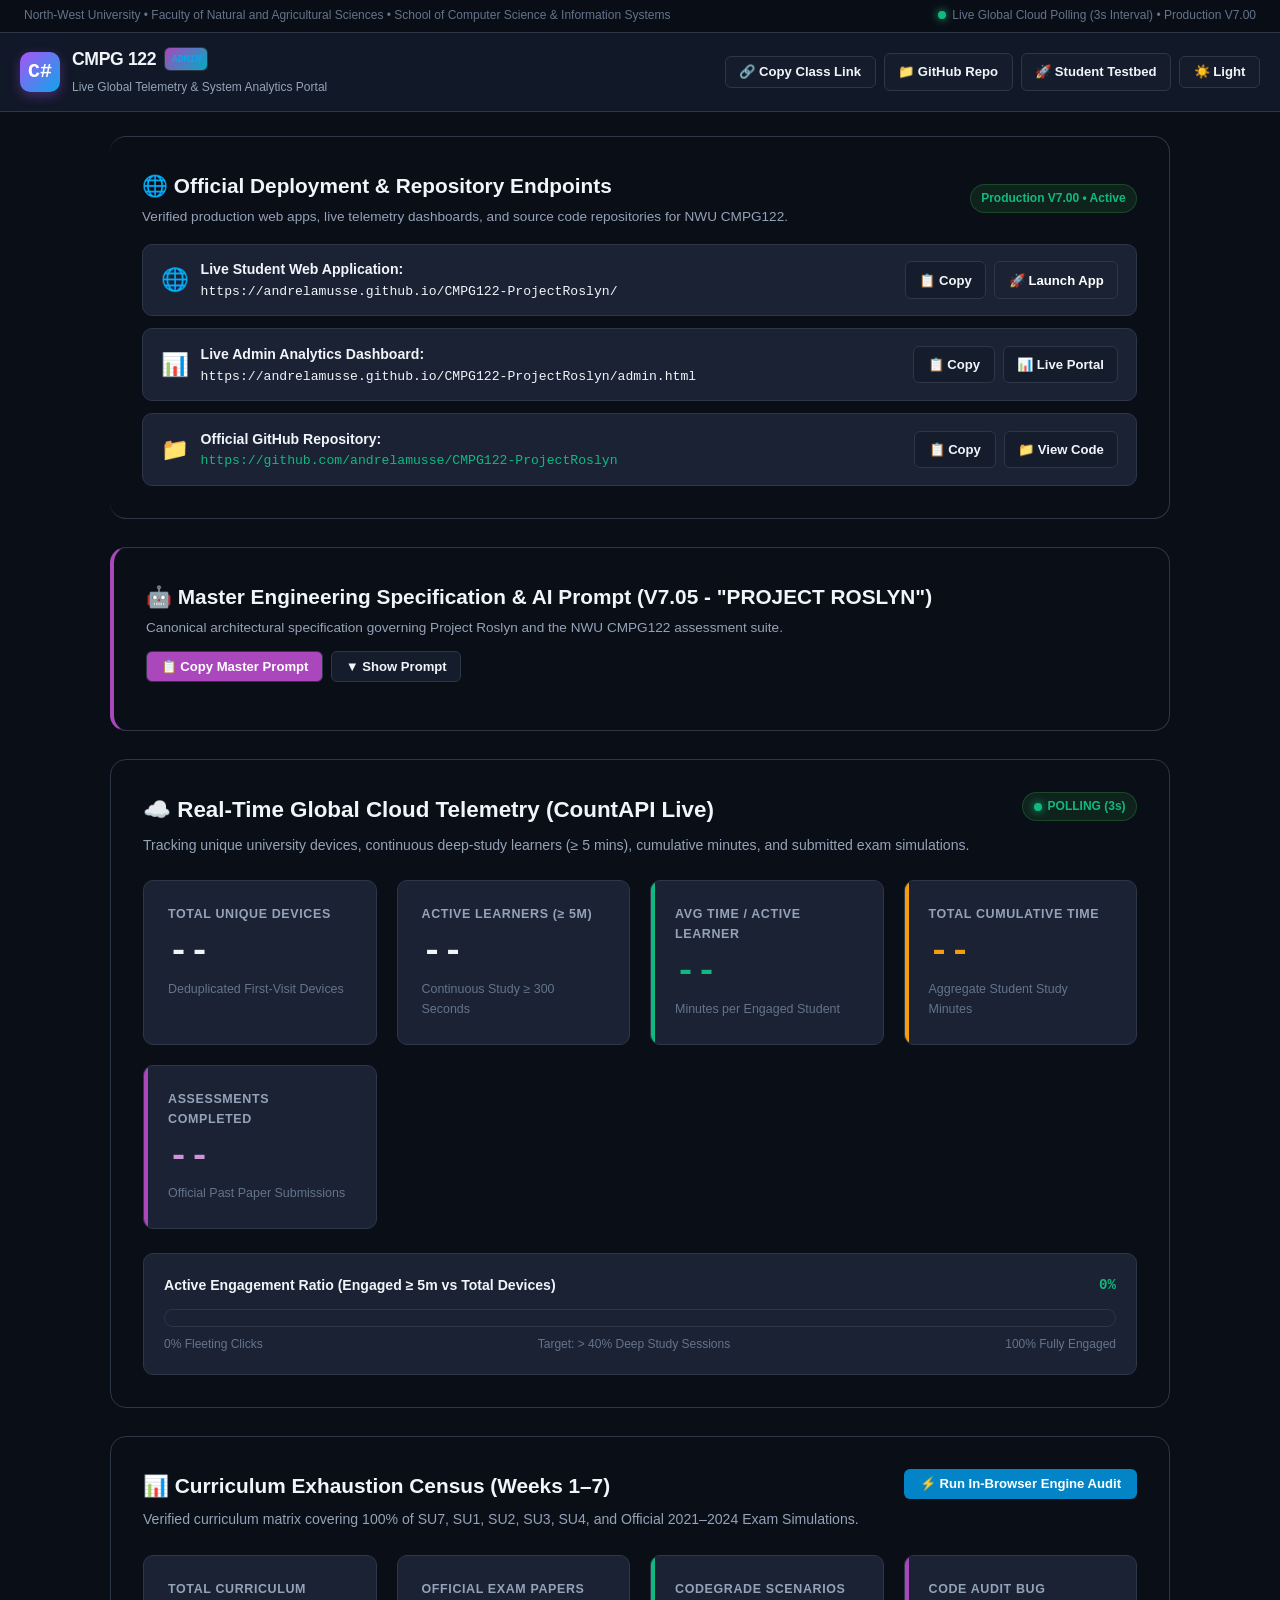
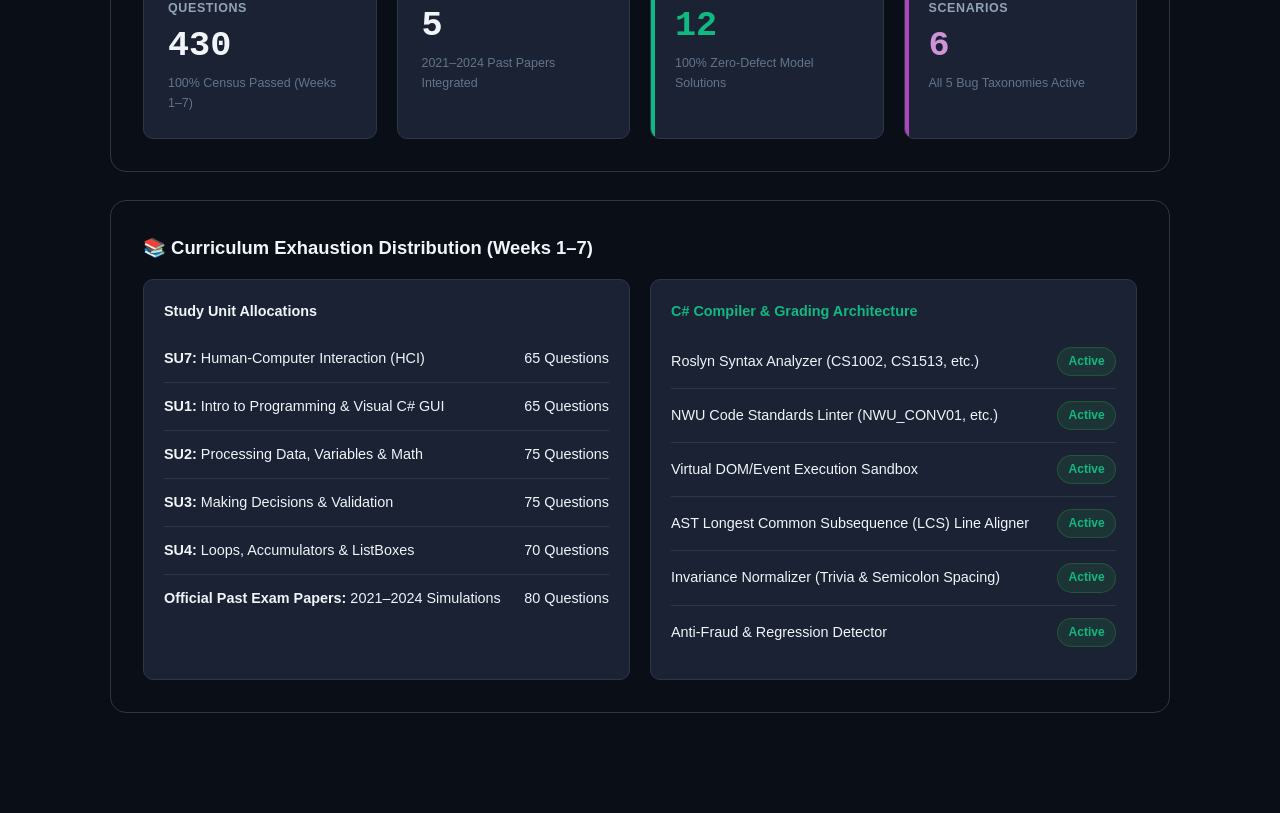
==== commit 085f8821: "fix(ui): close whatsappModal div, un-trap floating scenario drawer, sync admin metrics, and rebuild " ====
--- a/admin.html
+++ b/admin.html
@@ -879,7 +879,7 @@
 
         <div class="stat-box emerald">
           <span class="stat-label">CodeGrade Scenarios</span>
-          <span class="stat-val emerald" id="admTotalCodeScenarios">8</span>
+          <span class="stat-val emerald" id="admTotalCodeScenarios">12</span>
           <span class="stat-sub">100% Zero-Defect Model Solutions</span>
         </div>
 
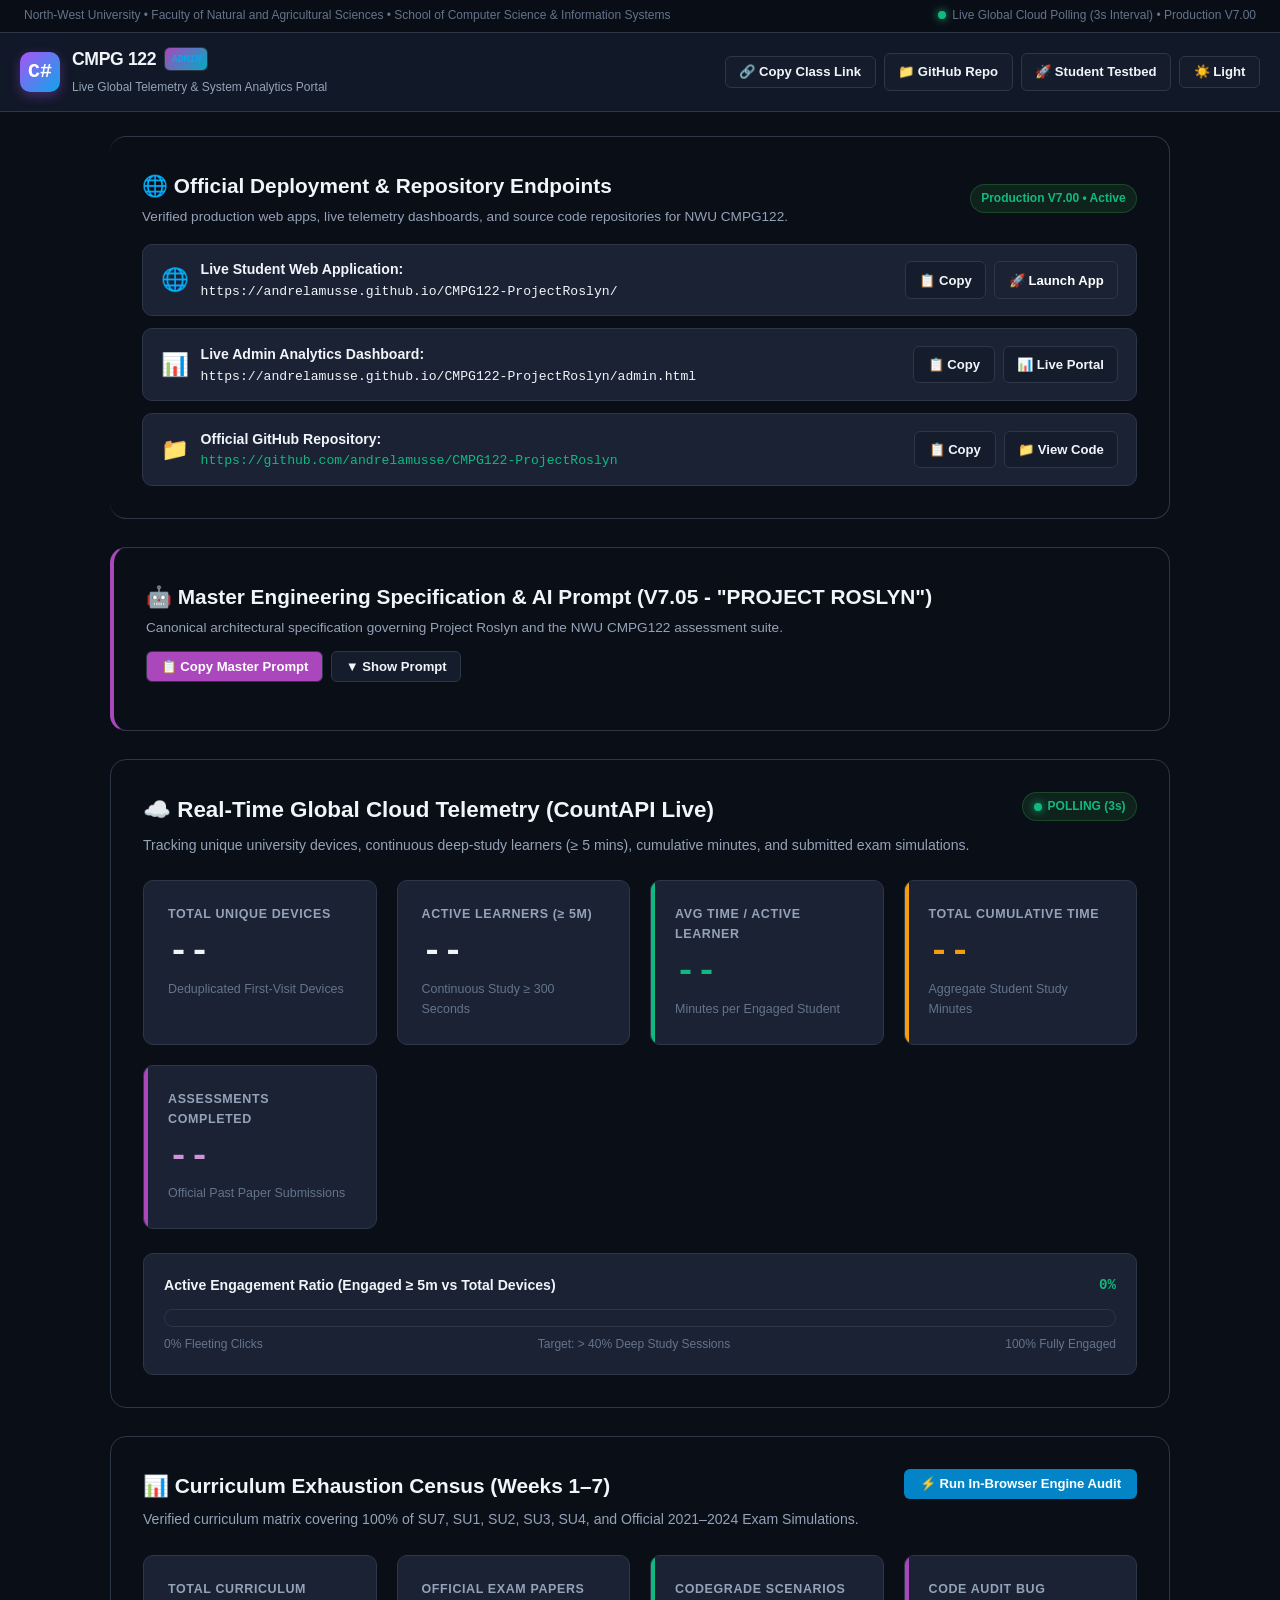
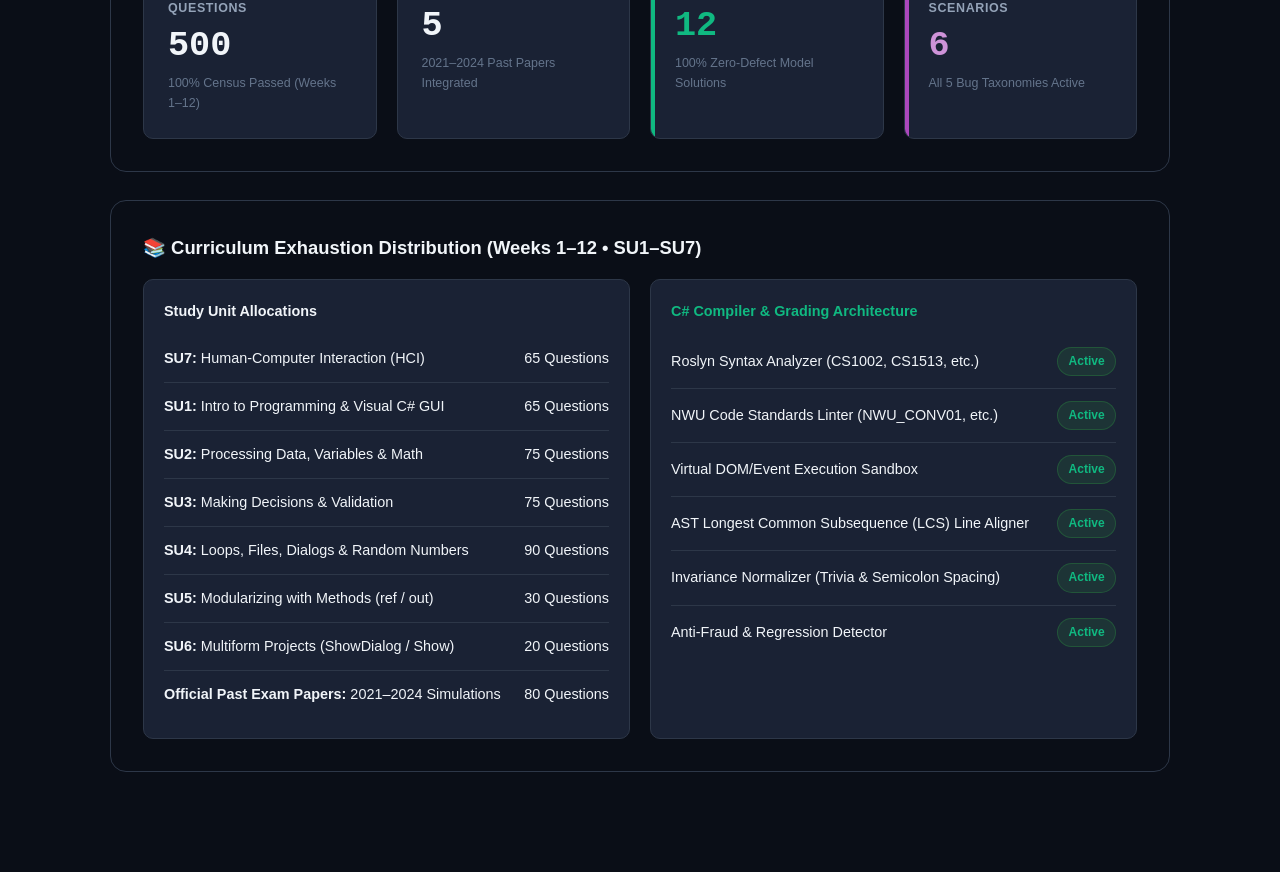
==== commit 71ec1261: "feat(curriculum): expand Exam & Study App to full 12-week scope (SU1-SU7, 500 questions, Files/Metho" ====
--- a/admin.html
+++ b/admin.html
@@ -867,8 +867,8 @@
       <div class="stats-grid">
         <div class="stat-box">
           <span class="stat-label">Total Curriculum Questions</span>
-          <span class="stat-val" id="admTotalQuestions">430</span>
-          <span class="stat-sub">100% Census Passed (Weeks 1–7)</span>
+          <span class="stat-val" id="admTotalQuestions">500</span>
+          <span class="stat-sub">100% Census Passed (Weeks 1–12)</span>
         </div>
 
         <div class="stat-box cyan">
@@ -904,7 +904,7 @@
     <!-- Curriculum Distribution Breakdown -->
     <div class="admin-card">
       <h3 style="font-size:1.15rem; font-weight:800; color:var(--text-main); margin-bottom:1rem;">
-        📚 Curriculum Exhaustion Distribution (Weeks 1–7)
+        📚 Curriculum Exhaustion Distribution (Weeks 1–12 • SU1–SU7)
       </h3>
       
       <div style="display:grid; grid-template-columns:repeat(auto-fit, minmax(300px, 1fr)); gap:1.25rem;">
@@ -927,8 +927,16 @@
             <span class="tag tag-su3">75 Questions</span>
           </div>
           <div class="telemetry-row">
-            <span><strong>SU4:</strong> Loops, Accumulators & ListBoxes</span>
-            <span class="tag tag-su4">70 Questions</span>
+            <span><strong>SU4:</strong> Loops, Files, Dialogs & Random Numbers</span>
+            <span class="tag tag-su4">90 Questions</span>
+          </div>
+          <div class="telemetry-row">
+            <span><strong>SU5:</strong> Modularizing with Methods (ref / out)</span>
+            <span class="tag tag-su1">30 Questions</span>
+          </div>
+          <div class="telemetry-row">
+            <span><strong>SU6:</strong> Multiform Projects (ShowDialog / Show)</span>
+            <span class="tag tag-su2">20 Questions</span>
           </div>
           <div class="telemetry-row">
             <span><strong>Official Past Exam Papers:</strong> 2021–2024 Simulations</span>
--- a/css/style.css
+++ b/css/style.css
@@ -2367,3 +2367,123 @@
 .audit-diff-row-clean {
   color: var(--text-muted);
 }
+
+/* =========================================================================
+   STUDY SUMMARIES & C# CHEAT SHEETS
+   ========================================================================= */
+.cs-filter-bar {
+  display: flex;
+  gap: 0.4rem;
+  flex-wrap: wrap;
+}
+
+.cs-filter-btn.active {
+  background: var(--primary-500);
+  color: #fff;
+  border-color: var(--primary-500);
+}
+
+.cheatsheets-grid {
+  display: flex;
+  flex-direction: column;
+  gap: 1.5rem;
+}
+
+.cs-card {
+  background: var(--bg-card);
+  border: 1px solid var(--border-subtle);
+  border-radius: var(--radius-md);
+  padding: 1.35rem 1.5rem;
+  box-shadow: var(--shadow-card);
+}
+
+.cs-card-header {
+  display: flex;
+  justify-content: space-between;
+  align-items: flex-start;
+  gap: 1rem;
+  flex-wrap: wrap;
+  margin-bottom: 1.1rem;
+  padding-bottom: 0.85rem;
+  border-bottom: 1px solid var(--border-subtle);
+}
+
+.cs-card-title {
+  font-size: 1.1rem;
+  font-weight: 800;
+  color: var(--text-main);
+}
+
+.cs-section {
+  margin-bottom: 1.15rem;
+}
+
+.cs-section:last-child {
+  margin-bottom: 0;
+}
+
+.cs-heading {
+  font-size: 0.92rem;
+  font-weight: 800;
+  color: var(--accent-blue);
+  margin-bottom: 0.55rem;
+}
+
+.cs-note {
+  font-size: 0.86rem;
+  color: var(--text-main);
+  margin-bottom: 0.65rem;
+  line-height: 1.55;
+}
+
+.cs-list {
+  padding-left: 1.25rem;
+  font-size: 0.86rem;
+  color: var(--text-main);
+  line-height: 1.65;
+  margin-top: 0.5rem;
+}
+
+.cs-list li {
+  margin-bottom: 0.35rem;
+}
+
+.cs-code {
+  background: var(--code-bg);
+  border: 1px solid var(--border-subtle);
+  border-radius: var(--radius-sm);
+  padding: 0.85rem 1rem;
+  font-family: var(--font-mono);
+  font-size: 0.8rem;
+  line-height: 1.55;
+  color: #f8fafc;
+  overflow-x: auto;
+  margin-top: 0.6rem;
+}
+
+.cs-card .scenario-table-wrap {
+  width: 100%;
+  overflow-x: auto;
+  -webkit-overflow-scrolling: touch;
+  margin-bottom: 0.5rem;
+}
+
+.cs-card .test-table {
+  min-width: 520px;
+}
+
+#summaryModal .modal-card {
+  max-width: 860px;
+}
+
+@media (max-width: 600px) {
+  .cs-card {
+    padding: 1rem;
+  }
+  .cs-code {
+    padding: 0.65rem 0.75rem;
+    font-size: 0.75rem;
+  }
+}
+
+
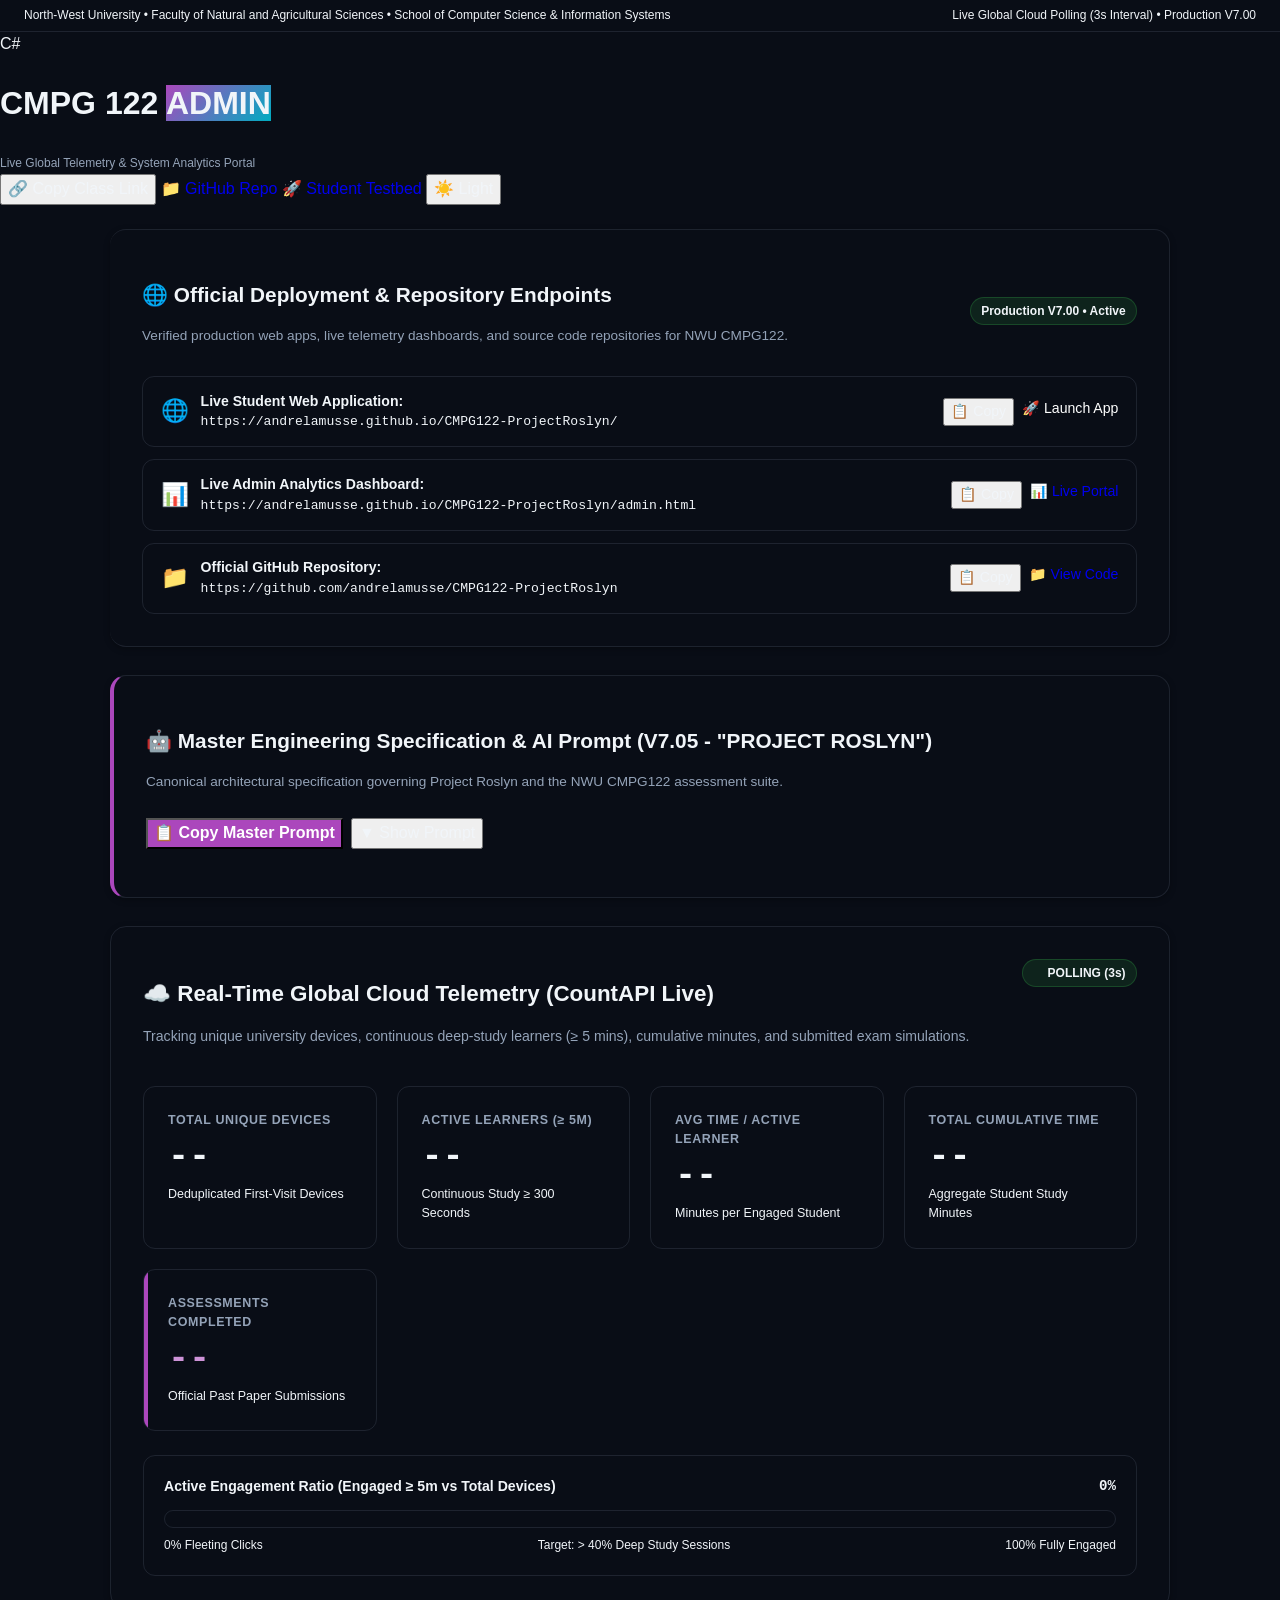
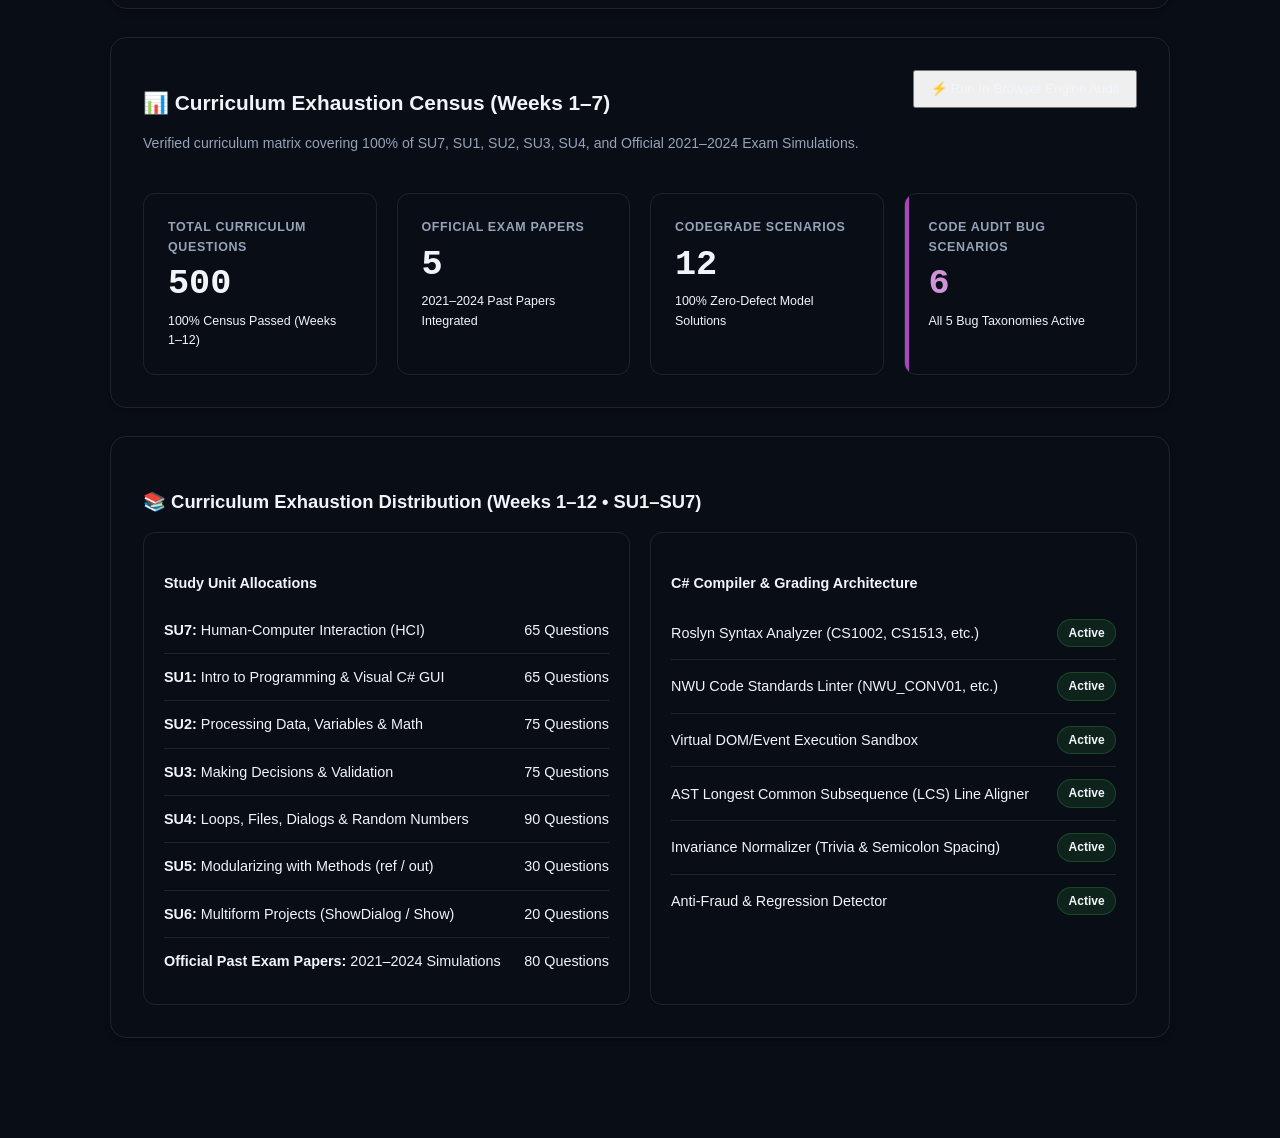
==== commit 8ea49842: "feat(platform): re-architect v9.0.0 modular CMPG122 learning, code-tracing & exam suite (585 Qs, 82 " ====
--- a/admin.html
+++ b/admin.html
@@ -976,6 +976,10 @@
 
   </main>
 
+  <script src="js/data/definitions_data.js"></script>
+  <script src="js/data/curriculum.js"></script>
+  <script src="js/data/questions_bank.js"></script>
+  <script src="js/data/code_labs_data.js"></script>
   <script src="js/data.js"></script>
   <script src="js/csharp_engine.js"></script>
   <script src="js/telemetry.js"></script>
--- a/css/style.css
+++ b/css/style.css
@@ -1,2489 +1,1857 @@
-/* =========================================================================
-   NWU CMPG122 - USER INTERFACE PROGRAMMING IN VISUAL C#
-   Modern MasterApp Design Tokens & Responsive Stylesheet
-   Zero External CSS Dependencies • 100% Offline & Mobile Ready
-   ========================================================================= */
-
+/* ==========================================================================
+   NWU CMPG122 — Visual C# UI Programming Platform Design System
+   Centralised Token System • Dark & Light Themes • 320px–1920px+ Responsive
+   WCAG 2.2 AA Contrast & Focus • Reduced-Motion Ready • Zero Arbitrary Hexes
+   ========================================================================== */
+
+:root,
+[data-theme="dark"] {
+  /* Brand & Accent Tokens */
+  --accent-primary: #7c5cff;
+  --accent-primary-strong: #6d4aff;
+  --accent-primary-hover: #8b6eff;
+  --accent-primary-soft: rgba(124, 92, 255, 0.16);
+  --accent-secondary: #38bdf8;
+  --accent-tertiary: #a78bfa;
+
+  /* Background & Surface Hierarchy */
+  --bg-app: #090d16;
+  --bg-shell: #0d121f;
+  --surface-1: #12192b;
+  --surface-2: #172036;
+  --surface-3: #1e2942;
+  --surface-hover: #24314f;
+  --surface-code: #0b101d;
+  --ring-track: rgba(148, 163, 184, 0.18);
+
+  /* Borders */
+  --border-subtle: rgba(148, 163, 184, 0.15);
+  --border-strong: rgba(148, 163, 184, 0.28);
+  --border-focus: #8b6eff;
+
+  /* Typography Colours (WCAG AA >= 4.5:1 against surface-1/bg-app) */
+  --text-primary: #f1f5f9;
+  --text-secondary: #cbd5e1;
+  --text-muted: #94a3b8;
+  --text-on-accent: #ffffff;
+
+  /* Semantic Status Tokens */
+  --status-success-bg: rgba(34, 197, 94, 0.14);
+  --status-success-text: #4ade80;
+  --status-success-border: rgba(74, 222, 128, 0.38);
+
+  --status-warning-bg: rgba(245, 158, 11, 0.15);
+  --status-warning-text: #fbbf24;
+  --status-warning-border: rgba(251, 191, 36, 0.38);
+
+  --status-error-bg: rgba(239, 68, 68, 0.15);
+  --status-error-text: #f87171;
+  --status-error-border: rgba(248, 113, 113, 0.40);
+
+  --status-info-bg: rgba(56, 189, 248, 0.14);
+  --status-info-text: #38bdf8;
+  --status-info-border: rgba(56, 189, 248, 0.36);
+
+  /* Syntax Highlighting (VS Code Dark Modern) */
+  --syn-kw: #c084fc;
+  --syn-type: #38bdf8;
+  --syn-str: #fca5a5;
+  --syn-num: #86efac;
+  --syn-cmt: #7aa27f;
+  --syn-fn: #fde047;
+  --syn-ctrl: #93c5fd;
+
+  /* Shadows */
+  --shadow-sm: 0 2px 6px rgba(0, 0, 0, 0.28);
+  --shadow-md: 0 8px 24px rgba(0, 0, 0, 0.38);
+  --shadow-lg: 0 18px 42px rgba(0, 0, 0, 0.52);
+
+  /* Hero Gradient */
+  --hero-bg: linear-gradient(125deg, #131b33 0%, #1b1742 52%, #11192e 100%);
+}
+
+[data-theme="light"] {
+  --accent-primary: #5b3df5;
+  --accent-primary-strong: #4f32e0;
+  --accent-primary-hover: #4327c7;
+  --accent-primary-soft: rgba(91, 61, 245, 0.11);
+  --accent-secondary: #0284c7;
+  --accent-tertiary: #6d28d9;
+
+  --bg-app: #f1f5f9;
+  --bg-shell: #f8fafc;
+  --surface-1: #ffffff;
+  --surface-2: #f8fafc;
+  --surface-3: #eef2f7;
+  --surface-hover: #e2e8f0;
+  --surface-code: #f8fafc;
+  --ring-track: rgba(15, 23, 42, 0.12);
+
+  --border-subtle: rgba(15, 23, 42, 0.11);
+  --border-strong: rgba(15, 23, 42, 0.22);
+  --border-focus: #5b3df5;
+
+  --text-primary: #0f172a;
+  --text-secondary: #334155;
+  --text-muted: #475569;
+  --text-on-accent: #ffffff;
+
+  --status-success-bg: rgba(22, 163, 74, 0.10);
+  --status-success-text: #15803d;
+  --status-success-border: rgba(22, 163, 74, 0.34);
+
+  --status-warning-bg: rgba(217, 119, 6, 0.11);
+  --status-warning-text: #b45309;
+  --status-warning-border: rgba(217, 119, 6, 0.34);
+
+  --status-error-bg: rgba(220, 38, 38, 0.10);
+  --status-error-text: #b91c1c;
+  --status-error-border: rgba(220, 38, 38, 0.34);
+
+  --status-info-bg: rgba(2, 132, 199, 0.10);
+  --status-info-text: #0369a1;
+  --status-info-border: rgba(2, 132, 199, 0.34);
+
+  /* Syntax Highlighting (VS Code Light Modern) */
+  --syn-kw: #7c3aed;
+  --syn-type: #0369a1;
+  --syn-str: #b91c1c;
+  --syn-num: #15803d;
+  --syn-cmt: #3f6212;
+  --syn-fn: #854d0e;
+  --syn-ctrl: #1d4ed8;
+
+  --shadow-sm: 0 1px 4px rgba(15, 23, 42, 0.06);
+  --shadow-md: 0 6px 18px rgba(15, 23, 42, 0.09);
+  --shadow-lg: 0 16px 36px rgba(15, 23, 42, 0.16);
+
+  --hero-bg: linear-gradient(125deg, #eef2ff 0%, #e0e7ff 55%, #f1f5f9 100%);
+}
+
+/* Structural, Typography, Spacing, Radius, Z-Index & Motion Tokens */
 :root {
-  --font-sans: 'Inter', -apple-system, BlinkMacSystemFont, 'Segoe UI', Roboto, Helvetica, Arial, sans-serif;
-  --font-mono: 'JetBrains Mono', 'Fira Code', 'Cascadia Code', Menlo, Monaco, Consolas, monospace;
-
-  /* Deep High-Tech Theme (Dark Mode Default) */
-  --bg-primary: #0a0e17;
-  --bg-secondary: #111827;
-  --bg-card: #1a2234;
-  --bg-card-hover: #222d44;
-  --bg-subtle: #151d2d;
-  --border-subtle: #2d3748;
-  --border-strong: #4a5568;
-  --border-focus: #38bdf8;
-
-  --text-main: #f1f5f9;
-  --text-muted: #94a3b8;
-  --text-faint: #64748b;
-  --text-inverse: #0a0e17;
-
-  /* C# & Discipline Accent Tokens */
-  --accent-blue: #0ea5e9;
-  --accent-purple: #a855f7;
-  --accent-teal: #14b8a6;
-  --accent-emerald: #10b981;
-  --accent-amber: #f59e0b;
-  --accent-pink: #ec4899;
-  --accent-red: #ef4444;
-  --accent-indigo: #6366f1;
-
-  --primary-500: #0284c7;
-  --primary-600: #0369a1;
-  --primary-glow: rgba(14, 165, 233, 0.25);
-
-  --success-bg: rgba(16, 185, 129, 0.15);
-  --success-border: #10b981;
-  --success-text: #34d399;
-
-  --danger-bg: rgba(239, 68, 68, 0.15);
-  --danger-border: #ef4444;
-  --danger-text: #f87171;
-
-  --warning-bg: rgba(245, 158, 11, 0.15);
-  --warning-border: #f59e0b;
-  --warning-text: #fbbf24;
-
-  /* Code Syntax Theme Tokens */
-  --code-bg: #0f172a;
-  --code-keyword: #38bdf8;
-  --code-type: #2dd4bf;
-  --code-string: #fca5a5;
-  --code-number: #86efac;
-  --code-comment: #64748b;
-  --code-method: #fde047;
-  --code-var: #e2e8f0;
-
-  --radius-sm: 6px;
-  --radius-md: 10px;
+  --font-sans: Inter, -apple-system, BlinkMacSystemFont, "Segoe UI", Roboto, sans-serif;
+  --font-mono: "Cascadia Code", "JetBrains Mono", Consolas, "Courier New", monospace;
+  --ui-font-scale: 100%;
+
+  --fw-regular: 400;
+  --fw-medium: 500;
+  --fw-semibold: 600;
+  --fw-bold: 700;
+  --fw-extrabold: 800;
+
+  --space-1: 0.25rem;
+  --space-2: 0.5rem;
+  --space-3: 0.75rem;
+  --space-4: 1rem;
+  --space-5: 1.25rem;
+  --space-6: 1.5rem;
+  --space-8: 2rem;
+  --space-10: 2.5rem;
+
+  --radius-xs: 6px;
+  --radius-sm: 8px;
+  --radius-md: 12px;
   --radius-lg: 16px;
-  --radius-xl: 24px;
-  --shadow-card: 0 6px 20px -2px rgba(0, 0, 0, 0.5);
-  --shadow-glow: 0 0 25px var(--primary-glow);
-  --transition: all 0.2s cubic-bezier(0.16, 1, 0.3, 1);
-}
-
-[data-theme="light"] {
-  --bg-primary: #f8fafc;
-  --bg-secondary: #ffffff;
-  --bg-card: #f1f5f9;
-  --bg-card-hover: #e2e8f0;
-  --bg-subtle: #e2e8f0;
-  --border-subtle: #cbd5e1;
-  --border-strong: #94a3b8;
-  --border-focus: #0284c7;
-
-  --text-main: #0f172a;
-  --text-muted: #475569;
-  --text-faint: #64748b;
-  --text-inverse: #ffffff;
-
-  --code-bg: #1e293b;
-  --code-keyword: #38bdf8;
-  --code-type: #2dd4bf;
-  --code-string: #fca5a5;
-  --code-number: #86efac;
-  --code-comment: #94a3b8;
-  --shadow-card: 0 4px 15px -2px rgba(0, 0, 0, 0.08);
-}
-
-* {
+  --radius-xl: 20px;
+  --radius-pill: 999px;
+
+  --sidebar-width: 226px;
+  --topbar-height: 58px;
+  --bottomnav-height: 64px;
+  --content-max-width: 1460px;
+
+  --z-sticky: 20;
+  --z-sidebar: 40;
+  --z-bottom-nav: 45;
+  --z-drawer: 60;
+  --z-modal: 80;
+  --z-toast: 95;
+
+  --dur-fast: 130ms;
+  --dur-normal: 200ms;
+}
+
+@media (prefers-reduced-motion: reduce) {
+  :root {
+    --dur-fast: 0.01ms;
+    --dur-normal: 0.01ms;
+  }
+}
+
+[data-reduced-motion="true"] * {
+  transition-duration: 0.01ms !important;
+  animation-duration: 0.01ms !important;
+}
+
+/* Base Reset */
+*, *::before, *::after {
   box-sizing: border-box;
+}
+
+html {
+  font-size: var(--ui-font-scale);
+  -webkit-text-size-adjust: 100%;
+  scroll-behavior: smooth;
+}
+
+body {
   margin: 0;
   padding: 0;
-  -webkit-tap-highlight-color: transparent;
-}
-
-body {
+  background: var(--bg-app);
+  color: var(--text-primary);
   font-family: var(--font-sans);
-  background-color: var(--bg-primary);
-  color: var(--text-main);
-  line-height: 1.6;
+  line-height: 1.55;
+  overflow-x: hidden;
   min-height: 100vh;
-  display: flex;
-  flex-direction: column;
-}
-
-/* Header & Navigation */
-.app-header {
-  background: var(--bg-secondary);
-  border-bottom: 1px solid var(--border-subtle);
+}
+
+button, input, select, textarea {
+  font: inherit;
+  color: inherit;
+}
+
+button {
+  cursor: pointer;
+}
+
+:focus-visible {
+  outline: 2px solid var(--border-focus);
+  outline-offset: 2px;
+}
+
+/* Skip Link (Accessibility) */
+.skip-link {
+  position: absolute;
+  left: -9999px;
+  top: var(--space-2);
+  z-index: var(--z-toast);
+  background: var(--accent-primary-strong);
+  color: var(--text-on-accent);
+  padding: var(--space-2) var(--space-4);
+  border-radius: var(--radius-sm);
+  text-decoration: none;
+  font-weight: var(--fw-bold);
+}
+.skip-link:focus {
+  left: var(--space-4);
+}
+
+.sr-only {
+  position: absolute;
+  width: 1px;
+  height: 1px;
+  padding: 0;
+  margin: -1px;
+  overflow: hidden;
+  clip: rect(0, 0, 0, 0);
+  white-space: nowrap;
+  border: 0;
+}
+
+.ui-icon {
+  display: inline-block;
+  vertical-align: middle;
+  flex-shrink: 0;
+}
+
+/* ==========================================================================
+   TOP APPLICATION HEADER
+   ========================================================================== */
+.topbar {
   position: sticky;
   top: 0;
-  z-index: 50;
-  backdrop-filter: blur(12px);
-}
-
-.nav-container {
-  max-width: 1380px;
-  margin: 0 auto;
-  padding: 0.75rem 1.25rem;
+  z-index: var(--z-sticky);
+  height: var(--topbar-height);
+  background: var(--bg-shell);
+  border-bottom: 1px solid var(--border-subtle);
   display: flex;
   align-items: center;
   justify-content: space-between;
-  gap: 1rem;
-}
-
-.brand-group {
-  display: flex;
-  align-items: center;
-  gap: 0.75rem;
-  text-decoration: none;
-  color: inherit;
+  padding: 0 var(--space-5);
+  gap: var(--space-3);
+}
+
+.topbar-brand {
+  display: flex;
+  align-items: center;
+  gap: var(--space-3);
+  background: none;
+  border: none;
+  padding: var(--space-1) var(--space-2);
+  border-radius: var(--radius-sm);
+  text-align: left;
+}
+
+.topbar-code-mark {
+  width: 36px;
+  height: 36px;
+  border-radius: var(--radius-sm);
+  background: var(--accent-primary-soft);
+  color: var(--accent-primary);
+  display: inline-flex;
+  align-items: center;
+  justify-content: center;
+}
+
+.topbar-title-group {
+  display: flex;
+  flex-direction: column;
+}
+.topbar-title {
+  font-size: 1rem;
+  font-weight: var(--fw-extrabold);
+  letter-spacing: -0.01em;
+  line-height: 1.15;
+}
+.topbar-subtitle {
+  font-size: 0.74rem;
+  color: var(--text-muted);
+}
+
+.topbar-actions {
+  display: flex;
+  align-items: center;
+  gap: var(--space-3);
+}
+
+.mode-pill-select-wrap {
+  display: inline-flex;
+  align-items: center;
+  gap: var(--space-2);
+  background: var(--surface-1);
+  border: 1px solid var(--border-subtle);
+  border-radius: var(--radius-pill);
+  padding: 0.3rem 0.75rem;
+  color: var(--accent-tertiary);
+}
+.mode-pill-select {
+  background: transparent;
+  border: none;
+  color: var(--text-primary);
+  font-size: 0.84rem;
+  font-weight: var(--fw-semibold);
+  padding-right: var(--space-2);
   cursor: pointer;
 }
-
-.brand-logo {
+.mode-pill-select option {
+  background: var(--surface-1);
+  color: var(--text-primary);
+}
+
+.mobile-menu-btn {
+  display: none;
+  background: var(--surface-1);
+  border: 1px solid var(--border-subtle);
+  border-radius: var(--radius-sm);
   width: 40px;
   height: 40px;
+  align-items: center;
+  justify-content: center;
+}
+
+/* ==========================================================================
+   APP SHELL: SIDEBAR + WORKSPACE
+   ========================================================================== */
+.app-shell {
+  display: grid;
+  grid-template-columns: var(--sidebar-width) minmax(0, 1fr);
+  min-height: calc(100vh - var(--topbar-height));
+}
+
+.app-sidebar {
+  background: var(--bg-shell);
+  border-right: 1px solid var(--border-subtle);
+  padding: var(--space-4) var(--space-3);
+  display: flex;
+  flex-direction: column;
+  justify-content: space-between;
+  position: sticky;
+  top: var(--topbar-height);
+  height: calc(100vh - var(--topbar-height));
+  overflow-y: auto;
+}
+
+.sidebar-nav {
+  display: flex;
+  flex-direction: column;
+  gap: 0.35rem;
+}
+
+.sidebar-link {
+  display: flex;
+  align-items: center;
+  gap: var(--space-3);
+  width: 100%;
+  padding: 0.68rem 0.85rem;
+  border: 1px solid transparent;
   border-radius: var(--radius-md);
-  background: linear-gradient(135deg, var(--accent-purple), var(--accent-blue));
-  display: flex;
+  background: transparent;
+  color: var(--text-secondary);
+  font-size: 0.9rem;
+  font-weight: var(--fw-medium);
+  text-align: left;
+  transition: background var(--dur-fast), color var(--dur-fast);
+}
+.sidebar-link:hover {
+  background: var(--surface-1);
+  color: var(--text-primary);
+}
+.sidebar-link.active {
+  background: linear-gradient(135deg, var(--accent-primary) 0%, var(--accent-primary-strong) 100%);
+  color: var(--text-on-accent);
+  font-weight: var(--fw-semibold);
+  box-shadow: var(--shadow-sm);
+}
+
+.sidebar-badge {
+  margin-left: auto;
+  font-size: 0.72rem;
+  font-weight: var(--fw-bold);
+  padding: 0.1rem 0.45rem;
+  border-radius: var(--radius-pill);
+  background: var(--surface-3);
+  color: var(--text-secondary);
+}
+.sidebar-link.active .sidebar-badge {
+  background: rgba(255, 255, 255, 0.22);
+  color: var(--text-on-accent);
+}
+
+.sidebar-footer {
+  display: flex;
+  flex-direction: column;
+  gap: var(--space-3);
+  padding-top: var(--space-4);
+  border-top: 1px solid var(--border-subtle);
+}
+
+.theme-pill-switch {
+  display: grid;
+  grid-template-columns: 1fr 1fr;
+  background: var(--surface-1);
+  border: 1px solid var(--border-subtle);
+  border-radius: var(--radius-pill);
+  padding: 3px;
+}
+.theme-pill-btn {
+  display: inline-flex;
   align-items: center;
   justify-content: center;
-  font-weight: 800;
-  font-size: 1.25rem;
-  color: #fff;
-  box-shadow: 0 4px 12px rgba(168, 85, 247, 0.35);
-  font-family: var(--font-mono);
-}
-
-.brand-info h1 {
-  font-size: 1.1rem;
-  font-weight: 800;
-  display: flex;
-  align-items: center;
-  gap: 0.5rem;
+  gap: 0.35rem;
+  padding: 0.4rem 0.5rem;
+  border: none;
+  border-radius: var(--radius-pill);
+  background: transparent;
+  color: var(--text-muted);
+  font-size: 0.78rem;
+  font-weight: var(--fw-semibold);
+}
+.theme-pill-btn.active {
+  background: var(--surface-3);
+  color: var(--text-primary);
+}
+
+.sidebar-institution {
+  display: flex;
+  align-items: center;
+  gap: var(--space-2);
+  padding: 0 var(--space-2);
+  font-weight: var(--fw-extrabold);
+  font-size: 0.92rem;
+  letter-spacing: 0.03em;
+  color: var(--text-secondary);
+}
+
+/* Main Workspace */
+.workspace-main {
+  padding: var(--space-5) var(--space-6) var(--space-10);
+  max-width: var(--content-max-width);
+  width: 100%;
+  margin: 0 auto;
+  min-width: 0;
+}
+
+.view-section {
+  display: none;
+}
+.view-section.active {
+  display: block;
+}
+
+/* ==========================================================================
+   HOME DASHBOARD: HERO, 7 STUDY UNIT RINGS, 3-COLUMN WORKSPACE
+   ========================================================================== */
+.dashboard-hero {
+  background: var(--hero-bg);
+  border: 1px solid var(--border-subtle);
+  border-radius: var(--radius-xl);
+  padding: var(--space-5) var(--space-6);
+  display: flex;
+  align-items: center;
+  justify-content: space-between;
+  gap: var(--space-6);
+  margin-bottom: var(--space-5);
+  box-shadow: var(--shadow-sm);
+}
+
+.hero-brand-cluster {
+  display: flex;
+  align-items: center;
+  gap: var(--space-5);
+}
+.hero-heading {
+  margin: 0 0 0.25rem;
+  font-size: clamp(1.35rem, 2.3vw, 2rem);
+  font-weight: var(--fw-extrabold);
   letter-spacing: -0.02em;
 }
-
-.brand-badge {
-  font-size: 0.65rem;
-  padding: 0.15rem 0.4rem;
-  border-radius: var(--radius-sm);
-  background: var(--bg-subtle);
-  color: var(--accent-blue);
-  border: 1px solid var(--border-subtle);
-  font-family: var(--font-mono);
-  font-weight: 700;
-}
-
-.nav-tabs {
-  display: flex;
-  align-items: center;
+.hero-tagline {
+  margin: 0;
+  font-size: 0.96rem;
+  color: var(--text-secondary);
+}
+
+.hero-momentum-card {
+  background: var(--surface-1);
+  border: 1px solid var(--border-subtle);
+  border-radius: var(--radius-lg);
+  padding: var(--space-4) var(--space-5);
+  min-width: 280px;
+  max-width: 360px;
+  width: 100%;
+}
+.momentum-top {
+  display: flex;
+  align-items: center;
+  gap: var(--space-3);
+  margin-bottom: var(--space-3);
+}
+.momentum-trophy {
+  width: 42px;
+  height: 42px;
+  border-radius: var(--radius-md);
+  background: var(--status-warning-bg);
+  color: var(--status-warning-text);
+  display: inline-flex;
+  align-items: center;
+  justify-content: center;
+}
+.momentum-title {
+  margin: 0;
+  font-size: 0.95rem;
+  font-weight: var(--fw-bold);
+}
+.momentum-sub {
+  margin: 0;
+  font-size: 0.8rem;
+  color: var(--text-muted);
+}
+.progress-bar-row {
+  display: flex;
+  align-items: center;
+  gap: var(--space-3);
+}
+.progress-track {
+  flex: 1;
+  height: 8px;
+  background: var(--surface-3);
+  border-radius: var(--radius-pill);
+  overflow: hidden;
+}
+.progress-fill {
+  height: 100%;
+  background: linear-gradient(90deg, var(--accent-primary) 0%, var(--accent-secondary) 100%);
+  border-radius: var(--radius-pill);
+  transition: width var(--dur-normal);
+}
+.progress-pct-text {
+  font-size: 0.84rem;
+  font-weight: var(--fw-bold);
+}
+
+/* Section Headers */
+.section-bar {
+  display: flex;
+  align-items: center;
+  justify-content: space-between;
+  gap: var(--space-3);
+  margin-bottom: var(--space-3);
+  flex-wrap: wrap;
+}
+.section-heading {
+  margin: 0;
+  font-size: 1.08rem;
+  font-weight: var(--fw-bold);
+  display: inline-flex;
+  align-items: center;
+  gap: var(--space-2);
+}
+
+/* 7 Study Unit Cards Row */
+.su-rings-grid {
+  display: grid;
+  grid-template-columns: repeat(7, minmax(0, 1fr));
+  gap: var(--space-3);
+  margin-bottom: var(--space-5);
+}
+
+.su-ring-card {
+  background: var(--surface-1);
+  border: 1px solid var(--border-subtle);
+  border-radius: var(--radius-lg);
+  padding: var(--space-4) var(--space-3);
+  display: flex;
+  flex-direction: column;
+  align-items: center;
+  text-align: center;
   gap: 0.35rem;
-  background: var(--bg-subtle);
-  padding: 0.25rem;
+  transition: transform var(--dur-fast), border-color var(--dur-fast), background var(--dur-fast);
+}
+.su-ring-card:hover {
+  border-color: var(--accent-primary);
+  background: var(--surface-2);
+  transform: translateY(-2px);
+}
+.su-card-icon {
+  margin-bottom: 0.15rem;
+}
+.su-card-code {
+  font-size: 0.95rem;
+  font-weight: var(--fw-extrabold);
+}
+.su-card-title {
+  font-size: 0.76rem;
+  color: var(--text-secondary);
+  line-height: 1.3;
+  min-height: 2.05em;
+}
+.su-card-weight {
+  font-size: 0.73rem;
+  color: var(--text-muted);
+  margin-bottom: 0.25rem;
+}
+
+.su-ring-wrap {
+  position: relative;
+  display: inline-flex;
+  align-items: center;
+  justify-content: center;
+}
+.su-ring-label {
+  position: absolute;
+  font-size: 0.76rem;
+  font-weight: var(--fw-bold);
+}
+.su-ring-complete {
+  position: absolute;
+  right: -4px;
+  bottom: -2px;
+  width: 18px;
+  height: 18px;
+  border-radius: 50%;
+  background: var(--accent-primary-strong);
+  color: var(--text-on-accent);
+  display: inline-flex;
+  align-items: center;
+  justify-content: center;
+}
+
+/* Three-Column Lower Home Workspace */
+.dashboard-lower-grid {
+  display: grid;
+  grid-template-columns: 260px minmax(0, 1fr) 290px;
+  gap: var(--space-4);
+  align-items: start;
+}
+
+.panel-card {
+  background: var(--surface-1);
+  border: 1px solid var(--border-subtle);
+  border-radius: var(--radius-lg);
+  padding: var(--space-4) var(--space-5);
+  box-shadow: var(--shadow-sm);
+}
+
+.panel-card + .panel-card {
+  margin-top: var(--space-4);
+}
+
+.panel-title {
+  margin: 0 0 var(--space-3);
+  font-size: 0.96rem;
+  font-weight: var(--fw-bold);
+  display: flex;
+  align-items: center;
+  gap: var(--space-2);
+}
+
+.quick-actions-stack {
+  display: flex;
+  flex-direction: column;
+  gap: var(--space-2);
+}
+
+/* Buttons */
+.btn-primary,
+.btn-secondary,
+.btn-ghost,
+.btn-danger {
+  display: inline-flex;
+  align-items: center;
+  justify-content: center;
+  gap: var(--space-2);
+  min-height: 42px;
+  padding: 0.55rem 1.05rem;
   border-radius: var(--radius-md);
-  border: 1px solid var(--border-subtle);
-  overflow-x: auto;
-}
-
-.tab-btn {
+  font-size: 0.88rem;
+  font-weight: var(--fw-semibold);
+  border: 1px solid transparent;
+  transition: background var(--dur-fast), border-color var(--dur-fast);
+}
+
+.btn-primary {
+  background: linear-gradient(135deg, var(--accent-primary) 0%, var(--accent-primary-strong) 100%);
+  color: var(--text-on-accent);
+}
+.btn-primary:hover:not(:disabled) {
+  background: var(--accent-primary-hover);
+}
+
+.btn-secondary {
+  background: var(--surface-2);
+  border-color: var(--border-subtle);
+  color: var(--text-primary);
+}
+.btn-secondary:hover:not(:disabled) {
+  background: var(--surface-3);
+  border-color: var(--border-strong);
+}
+
+.btn-ghost {
+  background: transparent;
+  border-color: var(--border-subtle);
+  color: var(--text-secondary);
+}
+.btn-ghost:hover:not(:disabled) {
+  background: var(--surface-2);
+  color: var(--text-primary);
+}
+
+.btn-danger {
+  background: var(--status-error-bg);
+  border-color: var(--status-error-border);
+  color: var(--status-error-text);
+}
+.btn-danger:hover:not(:disabled) {
+  background: rgba(239, 68, 68, 0.24);
+}
+
+.btn-sm {
+  min-height: 34px;
+  padding: 0.35rem 0.75rem;
+  font-size: 0.8rem;
+}
+
+.btn-align-start {
+  justify-content: flex-start;
+}
+
+button:disabled {
+  opacity: 0.5;
+  cursor: not-allowed;
+}
+
+/* ==========================================================================
+   QUESTION RENDERING, OPTIONS, CODE BLOCKS & SUBTLE INLINE DEFINITIONS
+   ========================================================================== */
+.single-q-card,
+.paper-q-card {
+  background: var(--surface-1);
+  border: 1px solid var(--border-subtle);
+  border-radius: var(--radius-lg);
+  padding: var(--space-5);
+}
+.compact-q-card {
+  padding: 0;
+  border: none;
+  background: transparent;
+}
+.paper-q-card {
+  margin-bottom: var(--space-4);
+}
+.paper-q-card.is-flagged {
+  border-color: var(--status-warning-border);
+}
+
+.q-card-meta {
+  display: flex;
+  align-items: center;
+  justify-content: space-between;
+  gap: var(--space-2);
+  flex-wrap: wrap;
+  margin-bottom: var(--space-3);
+}
+.q-meta-left,
+.q-meta-right {
+  display: flex;
+  align-items: center;
+  gap: var(--space-2);
+  flex-wrap: wrap;
+}
+
+.q-number-pill,
+.q-su-pill,
+.q-topic-pill,
+.q-diff-pill,
+.q-marks-pill {
+  font-size: 0.74rem;
+  font-weight: var(--fw-bold);
+  padding: 0.18rem 0.55rem;
+  border-radius: var(--radius-pill);
+  border: 1px solid var(--border-subtle);
+  background: var(--surface-2);
+}
+.q-su-pill {
+  background: var(--accent-primary-soft);
+  color: var(--accent-primary);
+  border-color: transparent;
+}
+.q-topic-pill {
+  color: var(--text-secondary);
+  font-weight: var(--fw-medium);
+}
+.diff-foundational {
+  color: var(--status-success-text);
+  background: var(--status-success-bg);
+  border-color: var(--status-success-border);
+}
+.diff-intermediate {
+  color: var(--status-info-text);
+  background: var(--status-info-bg);
+  border-color: var(--status-info-border);
+}
+.diff-advanced {
+  color: var(--status-warning-text);
+  background: var(--status-warning-bg);
+  border-color: var(--status-warning-border);
+}
+.q-progress-label {
+  font-size: 0.78rem;
+  color: var(--text-muted);
+}
+
+.q-flag-btn {
+  display: inline-flex;
+  align-items: center;
+  gap: 0.3rem;
+  background: var(--surface-2);
+  border: 1px solid var(--border-subtle);
+  border-radius: var(--radius-pill);
+  padding: 0.25rem 0.65rem;
+  font-size: 0.76rem;
+  color: var(--text-secondary);
+  min-height: 32px;
+}
+.q-flag-btn.active {
+  background: var(--status-warning-bg);
+  border-color: var(--status-warning-border);
+  color: var(--status-warning-text);
+}
+
+.q-stem-text {
+  font-size: 0.98rem;
+  font-weight: var(--fw-medium);
+  line-height: 1.6;
+  margin-bottom: var(--space-3);
+  white-space: pre-line;
+}
+
+/* Subtle Inline Definition Links (Section 12.2) */
+.inline-def-link {
+  appearance: none;
   background: none;
   border: none;
-  padding: 0.5rem 0.9rem;
-  border-radius: var(--radius-sm);
+  padding: 0;
+  margin: 0;
+  color: inherit;
+  font: inherit;
+  text-decoration: underline;
+  text-decoration-style: dotted;
+  text-decoration-color: var(--text-muted);
+  text-underline-offset: 3px;
+  cursor: pointer;
+  border-radius: 3px;
+}
+.inline-def-link:hover,
+.inline-def-link:focus-visible {
+  text-decoration-style: solid;
+  text-decoration-color: var(--accent-primary);
+}
+.inline-code,
+.inline-code-def code {
+  font-family: var(--font-mono);
+  font-size: 0.88em;
+  background: var(--surface-2);
+  padding: 0.1rem 0.35rem;
+  border-radius: 4px;
+  border: 1px solid var(--border-subtle);
+  overflow-wrap: anywhere;
+  word-break: break-word;
+}
+
+/* Syntax-Highlighted C# Code Blocks */
+.code-block-wrap {
+  background: var(--surface-code);
+  border: 1px solid var(--border-strong);
+  border-radius: var(--radius-md);
+  margin: var(--space-3) 0 var(--space-4);
+  overflow: hidden;
+}
+.code-block-bar {
+  display: flex;
+  align-items: center;
+  justify-content: space-between;
+  padding: 0.35rem 0.75rem;
+  background: var(--surface-2);
+  border-bottom: 1px solid var(--border-subtle);
+  font-size: 0.74rem;
   color: var(--text-muted);
-  font-weight: 600;
+}
+.code-lang-tag {
+  font-family: var(--font-mono);
+  font-weight: var(--fw-bold);
+}
+.code-copy-btn {
+  display: inline-flex;
+  align-items: center;
+  gap: 0.3rem;
+  background: transparent;
+  border: 1px solid var(--border-subtle);
+  border-radius: var(--radius-xs);
+  padding: 0.15rem 0.5rem;
+  font-size: 0.73rem;
+  color: var(--text-secondary);
+}
+.code-copy-btn:hover {
+  background: var(--surface-3);
+  color: var(--text-primary);
+}
+.code-pre {
+  margin: 0;
+  padding: var(--space-3) var(--space-4);
+  overflow-x: auto;
+  font-family: var(--font-mono);
+  font-size: 0.86rem;
+  line-height: 1.55;
+  color: var(--text-primary);
+}
+.tok-kw { color: var(--syn-kw); font-weight: var(--fw-semibold); }
+.tok-type { color: var(--syn-type); }
+.tok-str { color: var(--syn-str); }
+.tok-num { color: var(--syn-num); }
+.tok-cmt { color: var(--syn-cmt); font-style: italic; }
+.tok-fn { color: var(--syn-fn); }
+.tok-ctrl { color: var(--syn-ctrl); }
+
+/* Answer Option Buttons */
+.q-options-list {
+  display: flex;
+  flex-direction: column;
+  gap: 0.55rem;
+}
+.q-option-btn {
+  width: 100%;
+  min-height: 46px;
+  display: flex;
+  align-items: center;
+  gap: var(--space-3);
+  padding: 0.65rem 0.9rem;
+  background: var(--surface-2);
+  border: 1px solid var(--border-subtle);
+  border-radius: var(--radius-md);
+  text-align: left;
+  transition: border-color var(--dur-fast), background var(--dur-fast);
+}
+.q-option-btn:hover:not(:disabled) {
+  background: var(--surface-3);
+  border-color: var(--border-strong);
+}
+.q-option-btn.opt-selected {
+  background: var(--accent-primary-soft);
+  border-color: var(--accent-primary);
+}
+.q-option-btn.opt-correct {
+  background: var(--status-success-bg);
+  border-color: var(--status-success-border);
+  opacity: 1;
+}
+.q-option-btn.opt-incorrect {
+  background: var(--status-error-bg);
+  border-color: var(--status-error-border);
+  opacity: 1;
+}
+
+.opt-radio-ring {
+  width: 26px;
+  height: 26px;
+  border-radius: 50%;
+  border: 1.8px solid var(--border-strong);
+  display: inline-flex;
+  align-items: center;
+  justify-content: center;
+  font-family: var(--font-mono);
+  font-size: 0.76rem;
+  font-weight: var(--fw-bold);
+  color: var(--text-muted);
+  flex-shrink: 0;
+}
+.q-option-btn.opt-selected .opt-radio-ring {
+  border-color: var(--accent-primary);
+  background: var(--accent-primary);
+  color: var(--text-on-accent);
+}
+.q-option-btn.opt-correct .opt-radio-ring {
+  border-color: var(--status-success-text);
+  background: var(--status-success-text);
+  color: #052e16;
+}
+.q-option-btn.opt-incorrect .opt-radio-ring {
+  border-color: var(--status-error-text);
+  background: var(--status-error-text);
+  color: #ffffff;
+}
+
+.opt-text {
+  flex: 1;
+  font-size: 0.91rem;
+  min-width: 0;
+}
+.opt-code-pre {
+  margin: 0;
+  font-family: var(--font-mono);
+  font-size: 0.82rem;
+  overflow-x: auto;
+  white-space: pre;
+}
+
+.opt-state-tag {
+  display: inline-flex;
+  align-items: center;
+  gap: 0.25rem;
+  font-size: 0.74rem;
+  font-weight: var(--fw-bold);
+  padding: 0.15rem 0.5rem;
+  border-radius: var(--radius-pill);
+  flex-shrink: 0;
+}
+.tag-correct {
+  color: var(--status-success-text);
+}
+.tag-incorrect {
+  color: var(--status-error-text);
+}
+
+.q-nav-footer {
+  display: flex;
+  align-items: center;
+  justify-content: space-between;
+  gap: var(--space-3);
+  margin-top: var(--space-4);
+  flex-wrap: wrap;
+}
+
+/* Feedback Panel */
+.q-feedback-panel {
+  margin-top: var(--space-4);
+  padding: var(--space-4);
+  border-radius: var(--radius-md);
+  border: 1px solid var(--border-subtle);
+  background: var(--surface-2);
+}
+.q-feedback-panel.feedback-correct {
+  border-color: var(--status-success-border);
+  background: var(--status-success-bg);
+}
+.q-feedback-panel.feedback-incorrect {
+  border-color: var(--status-error-border);
+  background: var(--status-error-bg);
+}
+.q-feedback-header {
+  display: flex;
+  align-items: center;
+  gap: var(--space-2);
+  margin-bottom: var(--space-2);
+  flex-wrap: wrap;
+}
+.feedback-correct .q-feedback-header { color: var(--status-success-text); }
+.feedback-incorrect .q-feedback-header { color: var(--status-error-text); }
+.q-correct-summary {
+  margin-left: auto;
+  font-size: 0.76rem;
+  font-family: var(--font-mono);
+}
+.q-feedback-body {
+  font-size: 0.9rem;
+  color: var(--text-primary);
+  line-height: 1.55;
+}
+.distractor-details {
+  margin-top: var(--space-3);
   font-size: 0.85rem;
+  color: var(--text-secondary);
+}
+.distractor-details summary {
   cursor: pointer;
-  transition: var(--transition);
-  display: flex;
-  align-items: center;
-  gap: 0.4rem;
-  white-space: nowrap;
-}
-
-.tab-btn:hover {
-  color: var(--text-main);
-}
-
-.tab-btn.active {
-  background: var(--primary-500);
-  color: #fff;
-  box-shadow: 0 2px 8px rgba(2, 132, 199, 0.4);
-}
-
-.header-actions {
-  display: flex;
-  align-items: center;
-  gap: 0.5rem;
-}
-
-.action-btn {
-  background: var(--bg-subtle);
-  border: 1px solid var(--border-subtle);
-  color: var(--text-main);
-  padding: 0.45rem 0.85rem;
-  border-radius: var(--radius-sm);
-  font-weight: 600;
-  font-size: 0.82rem;
-  cursor: pointer;
-  transition: var(--transition);
-  display: flex;
-  align-items: center;
-  gap: 0.4rem;
-}
-
-.action-btn:hover {
-  border-color: var(--border-focus);
-  background: var(--bg-card-hover);
-}
-
-/* Main Layout */
-.main-wrapper {
-  max-width: 1380px;
-  margin: 0 auto;
-  padding: 1.5rem 1.25rem;
-  width: 100%;
-  flex: 1;
-}
-
-/* Hero Banner */
-.hero-banner {
-  background: linear-gradient(135deg, #1e1b4b 0%, #0f172a 100%);
-  border: 1px solid var(--border-subtle);
-  border-radius: var(--radius-lg);
-  padding: 1.75rem 2rem;
-  margin-bottom: 2rem;
-  display: flex;
-  justify-content: space-between;
-  align-items: center;
-  flex-wrap: wrap;
-  gap: 1.5rem;
-  box-shadow: var(--shadow-card);
-  position: relative;
-  overflow: hidden;
-}
-
-.hero-banner::after {
-  content: "C#";
-  position: absolute;
-  right: -10px;
-  bottom: -25px;
-  font-size: 8rem;
-  font-weight: 900;
-  font-family: var(--font-mono);
-  color: rgba(255, 255, 255, 0.03);
-  pointer-events: none;
-}
-
-.hero-text h2 {
-  font-size: 1.4rem;
-  font-weight: 800;
-  margin-bottom: 0.4rem;
-  background: linear-gradient(90deg, #fff, #93c5fd);
-  -webkit-background-clip: text;
-  -webkit-text-fill-color: transparent;
-}
-
-.hero-text p {
-  color: var(--text-muted);
-  font-size: 0.9rem;
-  max-width: 720px;
-}
-
-.hero-stats {
-  display: flex;
-  gap: 1rem;
-  flex-wrap: wrap;
-}
-
-.stat-pill {
-  background: rgba(15, 23, 42, 0.7);
-  border: 1px solid var(--border-subtle);
-  border-radius: var(--radius-md);
-  padding: 0.6rem 1.1rem;
-  text-align: center;
-}
-
-.stat-num {
-  font-family: var(--font-mono);
-  font-size: 1.4rem;
-  font-weight: 800;
-  color: var(--accent-blue);
-}
-
-.stat-label {
-  font-size: 0.72rem;
-  color: var(--text-muted);
-  text-transform: uppercase;
-  letter-spacing: 0.05em;
-  font-weight: 600;
-}
-
-/* Section Header */
-.section-header {
-  display: flex;
-  justify-content: space-between;
-  align-items: center;
-  margin-bottom: 1.25rem;
-  border-bottom: 1px solid var(--border-subtle);
-  padding-bottom: 0.6rem;
-}
-
-.section-title {
-  font-size: 1.2rem;
-  font-weight: 800;
-  display: flex;
-  align-items: center;
-  gap: 0.6rem;
-}
-
-/* Units Grid */
-.units-grid {
-  display: grid;
-  grid-template-columns: repeat(auto-fill, minmax(360px, 1fr));
-  gap: 1.25rem;
-}
-
-.unit-card {
-  background: var(--bg-card);
-  border: 1px solid var(--border-subtle);
-  border-radius: var(--radius-md);
-  padding: 1.25rem;
-  transition: var(--transition);
-  display: flex;
-  flex-direction: column;
-  justify-content: space-between;
-  position: relative;
-  overflow: hidden;
-}
-
-.unit-card:hover {
-  transform: translateY(-3px);
-  border-color: var(--border-focus);
-  box-shadow: var(--shadow-card);
-}
-
-.unit-badge {
-  display: inline-flex;
-  align-items: center;
-  gap: 0.35rem;
-  font-size: 0.72rem;
-  font-weight: 700;
-  padding: 0.2rem 0.55rem;
-  border-radius: var(--radius-sm);
-  margin-bottom: 0.75rem;
-  font-family: var(--font-mono);
-}
-
-.unit-title {
-  font-size: 1.05rem;
-  font-weight: 800;
-  margin-bottom: 0.5rem;
-  line-height: 1.35;
-}
-
-.unit-desc {
-  color: var(--text-muted);
-  font-size: 0.84rem;
-  margin-bottom: 1rem;
-  flex: 1;
-}
-
-.unit-topics-list {
-  display: flex;
-  flex-wrap: wrap;
-  gap: 0.4rem;
-  margin-bottom: 1rem;
-}
-
-.topic-tag {
-  background: var(--bg-subtle);
-  border: 1px solid var(--border-subtle);
-  font-size: 0.72rem;
-  padding: 0.15rem 0.45rem;
-  border-radius: var(--radius-sm);
-  color: var(--text-muted);
-  font-family: var(--font-mono);
-}
-
-.unit-card-footer {
-  display: flex;
-  justify-content: space-between;
-  align-items: center;
-  padding-top: 0.75rem;
-  border-top: 1px solid var(--border-subtle);
-}
-
-.btn-practice {
-  background: var(--primary-500);
-  border: none;
-  color: #fff;
-  font-weight: 700;
-  font-size: 0.85rem;
-  padding: 0.5rem 1rem;
-  border-radius: var(--radius-sm);
-  cursor: pointer;
-  transition: var(--transition);
-  display: inline-flex;
-  align-items: center;
-  gap: 0.4rem;
-}
-
-.btn-practice:hover {
-  background: var(--primary-600);
-  box-shadow: 0 4px 12px rgba(2, 132, 199, 0.4);
-}
-
-/* Exam Card */
-.exam-card {
-  background: var(--bg-card);
-  border: 1px solid var(--border-subtle);
-  border-left: 5px solid var(--accent-purple);
-  border-radius: var(--radius-md);
-  padding: 1.25rem;
-  transition: var(--transition);
-  display: flex;
-  flex-direction: column;
-  justify-content: space-between;
-}
-
-.exam-card:hover {
-  transform: translateY(-3px);
-  border-color: var(--accent-purple);
-  box-shadow: var(--shadow-card);
-}
-
-/* Code Editor & CodeGrade Lab Styles */
-.code-lab-container {
-  display: grid;
-  grid-template-columns: 1fr;
-  gap: 1.25rem;
-}
-
-.editor-card {
-  background: var(--bg-card);
-  border: 1px solid var(--border-subtle);
-  border-radius: var(--radius-md);
-  overflow: hidden;
-}
-
-.editor-header {
-  background: #131b2e;
-  padding: 0.75rem 1.25rem;
-  border-bottom: 1px solid var(--border-subtle);
-  display: flex;
-  justify-content: space-between;
-  align-items: center;
-  flex-wrap: wrap;
-  gap: 0.75rem;
-}
-
-.editor-tools {
-  display: flex;
+  font-weight: var(--fw-semibold);
+}
+.feedback-defs-row {
+  margin-top: var(--space-3);
+  display: flex;
+  align-items: center;
   gap: 0.4rem;
   flex-wrap: wrap;
 }
-
-.tool-chip {
-  background: var(--bg-subtle);
-  border: 1px solid var(--border-subtle);
-  color: var(--accent-blue);
-  font-size: 0.75rem;
+.feedback-defs-label {
+  font-size: 0.76rem;
+  color: var(--text-muted);
+}
+.def-chip-btn {
+  background: var(--surface-1);
+  border: 1px solid var(--border-subtle);
+  border-radius: var(--radius-pill);
+  padding: 0.2rem 0.6rem;
+  font-size: 0.76rem;
+  color: var(--text-secondary);
+}
+.def-chip-btn:hover {
+  border-color: var(--accent-primary);
+  color: var(--text-primary);
+}
+.feedback-review-actions {
+  margin-top: var(--space-3);
+  display: flex;
+  gap: var(--space-2);
+  flex-wrap: wrap;
+}
+
+/* Home Definitions Quick Search & Shortcut Card */
+.search-input-wrap {
+  position: relative;
+  display: flex;
+  align-items: center;
+}
+.search-input-wrap .nav-icon {
+  position: absolute;
+  left: 0.75rem;
+  top: 50%;
+  transform: translateY(-50%);
+  display: inline-flex;
+  align-items: center;
+  color: var(--text-muted);
+  pointer-events: none;
+}
+.text-input,
+.select-input {
+  width: 100%;
+  min-height: 40px;
+  background: var(--surface-2);
+  border: 1px solid var(--border-subtle);
+  border-radius: var(--radius-md);
+  padding: 0.5rem 0.75rem;
+  color: var(--text-primary);
+  font-size: 0.88rem;
+}
+.search-input-wrap .text-input {
+  padding-left: 2.3rem;
+}
+
+.quick-def-list {
+  display: flex;
+  flex-direction: column;
+  margin-top: var(--space-3);
+}
+.quick-def-item {
+  display: flex;
+  align-items: center;
+  justify-content: space-between;
+  padding: 0.52rem 0.35rem;
+  background: none;
+  border: none;
+  border-bottom: 1px solid var(--border-subtle);
+  font-size: 0.86rem;
+  color: var(--text-secondary);
+  text-align: left;
+}
+.quick-def-item:last-child {
+  border-bottom: none;
+}
+.quick-def-item:hover {
+  color: var(--text-primary);
+}
+
+.shortcut-list {
+  display: flex;
+  flex-direction: column;
+  gap: 0.45rem;
+  font-size: 0.82rem;
+  color: var(--text-secondary);
+}
+.kbd-tag {
   font-family: var(--font-mono);
-  font-weight: 600;
-  padding: 0.25rem 0.6rem;
+  font-size: 0.76rem;
+  font-weight: var(--fw-bold);
+  color: var(--accent-tertiary);
+  background: var(--surface-2);
+  border: 1px solid var(--border-subtle);
+  border-radius: 5px;
+  padding: 0.1rem 0.4rem;
+}
+
+/* ==========================================================================
+   STUDY UNITS ENVIRONMENT (10-PART TOPICS, SVG DIAGRAMS & CHEAT SHEETS)
+   ========================================================================== */
+.unit-pills-bar {
+  display: flex;
+  gap: var(--space-2);
+  flex-wrap: wrap;
+  margin-bottom: var(--space-4);
+}
+.unit-pill-btn {
+  display: inline-flex;
+  align-items: center;
+  gap: 0.4rem;
+  padding: 0.48rem 0.85rem;
+  border-radius: var(--radius-pill);
+  border: 1px solid var(--border-subtle);
+  background: var(--surface-1);
+  color: var(--text-secondary);
+  font-size: 0.84rem;
+  font-weight: var(--fw-semibold);
+}
+.unit-pill-btn.active {
+  background: var(--accent-primary-strong);
+  border-color: var(--accent-primary-strong);
+  color: var(--text-on-accent);
+}
+
+.study-unit-banner {
+  background: var(--surface-1);
+  border: 1px solid var(--border-subtle);
+  border-radius: var(--radius-lg);
+  padding: var(--space-5);
+  margin-bottom: var(--space-4);
+}
+.objectives-list {
+  margin: var(--space-2) 0 0;
+  padding-left: 1.25rem;
+  color: var(--text-secondary);
+  font-size: 0.88rem;
+}
+.objectives-list li + li {
+  margin-top: 0.25rem;
+}
+
+.edu-svg-wrap {
+  background: var(--surface-1);
+  border: 1px solid var(--border-subtle);
+  border-radius: var(--radius-lg);
+  padding: var(--space-4);
+  margin-bottom: var(--space-4);
+  overflow-x: auto;
+}
+.edu-svg-diagram {
+  width: 100%;
+  max-width: 720px;
+  height: auto;
+  display: block;
+  margin: 0 auto;
+}
+
+.topic-card {
+  background: var(--surface-1);
+  border: 1px solid var(--border-subtle);
+  border-radius: var(--radius-lg);
+  padding: var(--space-5);
+  margin-bottom: var(--space-4);
+}
+.topic-card.completed {
+  border-color: var(--status-success-border);
+}
+.topic-header {
+  display: flex;
+  align-items: flex-start;
+  justify-content: space-between;
+  gap: var(--space-3);
+  margin-bottom: var(--space-2);
+  flex-wrap: wrap;
+}
+.topic-title {
+  margin: 0;
+  font-size: 1.05rem;
+  font-weight: var(--fw-bold);
+}
+.topic-plain-english {
+  margin: 0 0 var(--space-3);
+  color: var(--text-secondary);
+  font-size: 0.93rem;
+}
+
+.topic-expand-group {
+  border-top: 1px solid var(--border-subtle);
+  margin-top: var(--space-3);
+  padding-top: var(--space-2);
+}
+.topic-details {
+  border: 1px solid var(--border-subtle);
+  background: var(--surface-2);
+  border-radius: var(--radius-md);
+  padding: 0.65rem 0.9rem;
+  margin-top: var(--space-2);
+}
+.topic-details summary {
+  cursor: pointer;
+  font-weight: var(--fw-semibold);
+  font-size: 0.88rem;
+  color: var(--text-primary);
+}
+.topic-details-body {
+  margin-top: var(--space-3);
+  font-size: 0.88rem;
+  color: var(--text-secondary);
+}
+
+.callout-box {
+  padding: var(--space-3) var(--space-4);
   border-radius: var(--radius-sm);
-  cursor: pointer;
-  transition: var(--transition);
-}
-
-.tool-chip:hover {
-  background: var(--primary-500);
-  color: #fff;
-  border-color: var(--primary-500);
-}
-
-.code-wrapper {
-  position: relative;
-  background: var(--code-bg);
-  font-family: var(--font-mono);
-  font-size: 0.88rem;
-}
-
-.method-sig-bar {
-  padding: 0.65rem 1.25rem;
-  background: #0b1120;
-  color: var(--code-keyword);
-  font-weight: 700;
-  border-bottom: 1px solid #1e293b;
-  font-family: var(--font-mono);
-  font-size: 0.88rem;
-  white-space: pre-wrap;
-  line-height: 1.5;
-}
-
-.code-textarea {
+  margin-top: var(--space-2);
+  font-size: 0.86rem;
+}
+.callout-warning {
+  background: var(--status-warning-bg);
+  border-left: 3px solid var(--status-warning-text);
+  color: var(--text-primary);
+}
+.callout-info {
+  background: var(--status-info-bg);
+  border-left: 3px solid var(--status-info-text);
+  color: var(--text-primary);
+}
+
+/* Responsive Tables inside Study Notes & Scenarios */
+.cheatsheet-host {
   width: 100%;
-  min-height: 260px;
-  background: transparent;
-  border: none;
-  color: var(--text-main);
-  font-family: var(--font-mono);
-  font-size: 0.9rem;
-  line-height: 1.6;
-  padding: 1rem 1.25rem;
-  outline: none;
-  resize: vertical;
-  tab-size: 4;
-}
-
-/* Diagnostics Output Panel */
-.diagnostics-panel {
-  margin-top: 1rem;
+  max-width: 100%;
+  overflow-x: auto;
+}
+.scenario-table-wrap {
+  width: 100%;
+  overflow-x: auto;
+  margin: var(--space-3) 0;
   border: 1px solid var(--border-subtle);
   border-radius: var(--radius-md);
-  background: var(--bg-subtle);
-  overflow: hidden;
-}
-
-.diagnostics-header {
-  padding: 0.6rem 1rem;
-  background: #1e293b;
-  font-size: 0.85rem;
-  font-weight: 700;
-  display: flex;
-  align-items: center;
-  justify-content: space-between;
-}
-
-.diag-item {
-  padding: 0.6rem 1rem;
-  border-bottom: 1px solid rgba(255, 255, 255, 0.05);
-  font-size: 0.82rem;
-  font-family: var(--font-mono);
-  display: flex;
-  align-items: flex-start;
-  gap: 0.6rem;
-}
-
-.diag-item.error {
-  background: rgba(239, 68, 68, 0.08);
-  border-left: 3px solid var(--accent-red);
-}
-
-.diag-item.warning {
-  background: rgba(245, 158, 11, 0.08);
-  border-left: 3px solid var(--accent-amber);
-}
-
-.diag-item.success {
-  background: rgba(16, 185, 129, 0.08);
-  border-left: 3px solid var(--accent-emerald);
-}
-
-/* Test Cases Table */
-.test-table {
+}
+.scenario-table-wrap table,
+.data-table {
   width: 100%;
   border-collapse: collapse;
   font-size: 0.85rem;
-  margin-top: 0.75rem;
-}
-
-.test-table th {
-  background: #1e293b;
-  padding: 0.6rem 0.85rem;
+}
+.scenario-table-wrap th,
+.scenario-table-wrap td,
+.data-table th,
+.data-table td {
+  padding: 0.6rem 0.8rem;
+  border-bottom: 1px solid var(--border-subtle);
   text-align: left;
-  font-weight: 700;
-  color: var(--text-muted);
-}
-
-.test-table td {
-  padding: 0.6rem 0.85rem;
-  border-bottom: 1px solid var(--border-subtle);
-}
-
-.status-badge {
+}
+.scenario-table-wrap th,
+.data-table th {
+  background: var(--surface-2);
+  color: var(--text-primary);
+  font-weight: var(--fw-bold);
+}
+
+/* ==========================================================================
+   EXAMINATION CENTRE & CONTINUOUS SINGLE-SHEET PAST PAPER LAYOUT
+   ========================================================================== */
+.cards-grid-3 {
+  display: grid;
+  grid-template-columns: repeat(auto-fill, minmax(min(100%, 280px), 1fr));
+  gap: var(--space-4);
+}
+.cards-grid-2 {
+  display: grid;
+  grid-template-columns: repeat(auto-fit, minmax(min(100%, 290px), 1fr));
+  gap: var(--space-4);
+}
+
+.exam-workspace-shell {
+  display: grid;
+  grid-template-columns: minmax(0, 1fr) 290px;
+  gap: var(--space-5);
+  align-items: start;
+}
+
+.exam-sticky-sidebar {
+  position: sticky;
+  top: calc(var(--topbar-height) + var(--space-4));
+  background: var(--surface-1);
+  border: 1px solid var(--border-subtle);
+  border-radius: var(--radius-lg);
+  padding: var(--space-4);
+  max-height: calc(100vh - var(--topbar-height) - 2rem);
+  overflow-y: auto;
+}
+
+.timer-badge {
   display: inline-flex;
   align-items: center;
-  gap: 0.3rem;
-  padding: 0.2rem 0.5rem;
+  gap: 0.4rem;
+  font-family: var(--font-mono);
+  font-size: 1rem;
+  font-weight: var(--fw-extrabold);
+  padding: 0.35rem 0.75rem;
+  border-radius: var(--radius-md);
+  background: var(--surface-2);
+  border: 1px solid var(--border-strong);
+}
+.timer-badge.timer-urgent {
+  background: var(--status-error-bg);
+  border-color: var(--status-error-border);
+  color: var(--status-error-text);
+}
+
+.palette-grid {
+  display: grid;
+  grid-template-columns: repeat(4, minmax(0, 1fr));
+  gap: 0.4rem;
+  margin: var(--space-3) 0;
+}
+.palette-pill {
+  min-height: 36px;
   border-radius: var(--radius-sm);
-  font-size: 0.72rem;
-  font-weight: 700;
-  font-family: var(--font-mono);
-}
-
-.status-badge.pass {
-  background: var(--success-bg);
-  color: var(--success-text);
-  border: 1px solid var(--success-border);
-}
-
-.status-badge.fail {
-  background: var(--danger-bg);
-  color: var(--danger-text);
-  border: 1px solid var(--danger-border);
-}
-
-/* Quiz & Exam View */
-.quiz-container {
-  max-width: 900px;
-  margin: 0 auto;
-}
-
-.quiz-top-bar {
-  display: flex;
-  align-items: center;
-  justify-content: space-between;
-  gap: 1rem;
-  margin-bottom: 1.5rem;
-  background: var(--bg-card);
-  padding: 0.75rem 1.25rem;
-  border-radius: var(--radius-md);
-  border: 1px solid var(--border-subtle);
-}
-
-.quiz-progress-wrap {
-  flex: 1;
-  max-width: 480px;
-}
-
-.progress-bar-bg {
-  width: 100%;
-  height: 8px;
-  background: var(--bg-subtle);
-  border-radius: 4px;
-  overflow: hidden;
-}
-
-.progress-bar-fill {
-  height: 100%;
-  background: linear-gradient(90deg, var(--accent-blue), var(--accent-purple));
-  width: 0%;
-  transition: width 0.3s ease;
-}
-
-.q-card {
-  background: var(--bg-card);
-  border: 1px solid var(--border-subtle);
-  border-radius: var(--radius-md);
-  padding: 1.75rem;
-  margin-bottom: 1.25rem;
-}
-
-.q-header {
-  display: flex;
-  justify-content: space-between;
-  align-items: center;
-  margin-bottom: 1rem;
-}
-
-.q-provenance {
-  font-size: 0.75rem;
-  color: var(--accent-blue);
-  font-weight: 700;
-  font-family: var(--font-mono);
-}
-
-.q-marks-tag {
-  background: var(--bg-subtle);
-  border: 1px solid var(--border-subtle);
-  font-size: 0.75rem;
-  font-weight: 700;
-  padding: 0.2rem 0.55rem;
-  border-radius: var(--radius-sm);
-  color: var(--accent-amber);
-  font-family: var(--font-mono);
-}
-
-.q-title {
-  font-size: 1.15rem;
-  font-weight: 700;
-  line-height: 1.5;
-  margin-bottom: 1.25rem;
-}
-
-.q-options {
-  display: flex;
-  flex-direction: column;
-  gap: 0.65rem;
-}
-
-.q-option-label {
-  display: flex;
-  align-items: center;
-  gap: 0.85rem;
-  padding: 0.85rem 1.1rem;
-  border-radius: var(--radius-sm);
-  background: var(--bg-subtle);
-  border: 1px solid var(--border-subtle);
-  cursor: pointer;
-  transition: var(--transition);
-  font-size: 0.92rem;
-}
-
-.q-option-label:hover {
-  border-color: var(--border-focus);
-  background: var(--bg-card-hover);
-}
-
-.q-option-label.correct {
-  background: var(--success-bg);
-  border-color: var(--success-border);
-  color: var(--success-text);
-  font-weight: 700;
-}
-
-.q-option-label.incorrect {
-  background: var(--danger-bg);
-  border-color: var(--danger-border);
-  color: var(--danger-text);
-}
-
-.cloze-input {
-  background: var(--bg-subtle);
-  border: 1px solid var(--border-subtle);
-  color: var(--text-main);
-  font-family: var(--font-mono);
-  font-size: 0.95rem;
-  padding: 0.6rem 0.9rem;
-  border-radius: var(--radius-sm);
-  width: 100%;
-  max-width: 420px;
-  outline: none;
-}
-
-.cloze-input:focus {
-  border-color: var(--border-focus);
-}
-
-.cloze-input.valid {
-  border-color: var(--success-border);
-  background: var(--success-bg);
-}
-
-.cloze-input.invalid {
-  border-color: var(--danger-border);
-  background: var(--danger-bg);
-}
-
-.feedback-box {
-  margin-top: 1.25rem;
-  padding: 1rem 1.25rem;
-  border-radius: var(--radius-sm);
-  display: none;
-  font-size: 0.88rem;
-  line-height: 1.6;
-}
-
-.feedback-box.show {
-  display: block;
-}
-
-.feedback-box.correct {
-  background: var(--success-bg);
-  border: 1px solid var(--success-border);
-  color: var(--success-text);
-}
-
-.q-option-label.selected {
-  border-color: var(--accent-blue);
-  background: rgba(59, 130, 246, 0.12);
-  box-shadow: 0 0 0 1px var(--accent-blue);
-}
-
-.feedback-box.incorrect {
-  background: var(--danger-bg);
-  border: 1px solid var(--danger-border);
-  color: var(--text-main);
-}
-
-/* --- Continuous Single Exam Paper & Navigation Palette Suite --- */
-.view-mode-toggle {
-  display: inline-flex;
-  align-items: center;
-  background: var(--bg-subtle);
-  padding: 3px;
-  border-radius: var(--radius-sm);
-  border: 1px solid var(--border-subtle);
-  gap: 3px;
-}
-
-.view-mode-pill {
-  background: transparent;
-  border: none;
-  color: var(--text-muted);
-  padding: 0.35rem 0.75rem;
-  font-size: 0.78rem;
-  font-weight: 700;
-  border-radius: calc(var(--radius-sm) - 2px);
-  cursor: pointer;
-  transition: all 0.2s ease;
-  display: inline-flex;
-  align-items: center;
-  gap: 0.35rem;
-}
-
-.view-mode-pill:hover {
-  color: var(--text-main);
-}
-
-.view-mode-pill.active {
-  background: var(--accent-blue);
-  color: #ffffff;
-  box-shadow: 0 1px 3px rgba(0, 0, 0, 0.3);
-}
-
-/* Sticky Question Jump Palette Navigator */
-.exam-navigator-bar {
-  position: sticky;
-  top: 76px;
-  z-index: 45;
-  background: rgba(15, 23, 42, 0.95);
-  backdrop-filter: blur(14px);
-  -webkit-backdrop-filter: blur(14px);
-  border: 1px solid var(--border-subtle);
-  border-radius: var(--radius-md);
-  padding: 0.75rem 1.1rem;
-  margin-bottom: 1.5rem;
-  box-shadow: 0 8px 24px rgba(0, 0, 0, 0.35);
-  display: flex;
-  flex-direction: column;
-  gap: 0.6rem;
-}
-
-.navigator-meta {
-  display: flex;
-  justify-content: space-between;
-  align-items: center;
-  flex-wrap: wrap;
-  gap: 0.5rem;
-}
-
-.navigator-title-row {
-  display: flex;
-  align-items: center;
-  gap: 0.75rem;
-  flex-wrap: wrap;
-}
-
-.navigator-badge {
-  font-family: var(--font-mono);
-  font-size: 0.72rem;
-  font-weight: 800;
-  letter-spacing: 0.05em;
-  color: var(--accent-purple);
-  background: rgba(168, 85, 247, 0.12);
-  border: 1px solid rgba(168, 85, 247, 0.3);
-  padding: 0.2rem 0.55rem;
-  border-radius: var(--radius-sm);
-}
-
-.navigator-summary {
-  font-family: var(--font-mono);
-  font-size: 0.82rem;
-  font-weight: 700;
-  color: var(--text-main);
-}
-
-.nav-timer-pill {
+  border: 1px solid var(--border-subtle);
+  background: var(--surface-2);
   font-family: var(--font-mono);
   font-size: 0.8rem;
-  font-weight: 800;
-  color: var(--accent-amber);
-  background: rgba(245, 158, 11, 0.12);
-  border: 1px solid rgba(245, 158, 11, 0.35);
-  padding: 0.2rem 0.6rem;
-  border-radius: var(--radius-sm);
+  font-weight: var(--fw-bold);
+  color: var(--text-secondary);
+  position: relative;
+}
+.palette-pill.current {
+  border-color: var(--accent-primary);
+  box-shadow: 0 0 0 2px var(--accent-primary-soft);
+}
+.palette-pill.answered {
+  background: var(--accent-primary-soft);
+  border-color: var(--accent-primary);
+  color: var(--text-primary);
+}
+.palette-pill.flagged::after {
+  content: "";
+  position: absolute;
+  top: 3px;
+  right: 3px;
+  width: 6px;
+  height: 6px;
+  border-radius: 50%;
+  background: var(--status-warning-text);
+}
+.palette-pill.graded-correct {
+  background: var(--status-success-bg);
+  border-color: var(--status-success-border);
+  color: var(--status-success-text);
+}
+.palette-pill.graded-incorrect {
+  background: var(--status-error-bg);
+  border-color: var(--status-error-border);
+  color: var(--status-error-text);
+}
+
+.exam-results-banner {
+  background: var(--surface-1);
+  border: 1px solid var(--accent-primary);
+  border-radius: var(--radius-lg);
+  padding: var(--space-5);
+  margin-bottom: var(--space-5);
+}
+.results-kpi-grid {
+  display: grid;
+  grid-template-columns: repeat(auto-fit, minmax(130px, 1fr));
+  gap: var(--space-3);
+  margin: var(--space-4) 0;
+}
+.kpi-box {
+  background: var(--surface-2);
+  border: 1px solid var(--border-subtle);
+  border-radius: var(--radius-md);
+  padding: var(--space-3);
+  text-align: center;
+}
+.kpi-val {
+  font-size: 1.35rem;
+  font-weight: var(--fw-extrabold);
+}
+.kpi-lbl {
+  font-size: 0.76rem;
+  color: var(--text-muted);
+}
+
+/* Custom Quiz Form Grid */
+.form-grid {
+  display: grid;
+  grid-template-columns: repeat(auto-fit, minmax(min(100%, 210px), 1fr));
+  gap: var(--space-4);
+}
+.check-chip-group {
+  display: flex;
+  flex-wrap: wrap;
+  gap: var(--space-2);
+}
+.check-chip {
   display: inline-flex;
   align-items: center;
-  gap: 0.3rem;
-}
-
-.navigator-actions {
-  display: flex;
   gap: 0.4rem;
-  align-items: center;
+  padding: 0.4rem 0.75rem;
+  border-radius: var(--radius-pill);
+  border: 1px solid var(--border-subtle);
+  background: var(--surface-2);
+  font-size: 0.82rem;
+  cursor: pointer;
+}
+
+/* ==========================================================================
+   CODE LAB & TRACING WORKSPACE
+   ========================================================================== */
+.code-editor-surface {
+  background: var(--surface-code);
+  border: 1px solid var(--border-strong);
+  border-radius: var(--radius-md);
+  overflow: hidden;
+}
+.code-sig-line {
+  padding: 0.55rem 1rem;
+  font-family: var(--font-mono);
+  font-size: 0.84rem;
+  color: var(--text-muted);
+  background: var(--surface-2);
+}
+.code-textarea {
+  width: 100%;
+  min-height: 210px;
+  padding: var(--space-4);
+  background: var(--surface-code);
+  color: var(--text-primary);
+  border: none;
+  font-family: var(--font-mono);
+  font-size: 0.88rem;
+  line-height: 1.55;
+  resize: vertical;
+}
+
+/* ==========================================================================
+   CONTEXT-PRESERVING RETURN BANNER & DEFINITIONS CARDS
+   ========================================================================== */
+.context-return-banner {
+  position: sticky;
+  top: calc(var(--topbar-height) + 8px);
+  z-index: var(--z-sticky);
+  background: var(--surface-2);
+  border: 1px solid var(--accent-primary);
+  border-radius: var(--radius-md);
+  padding: var(--space-3) var(--space-4);
+  margin-bottom: var(--space-4);
+  display: flex;
+  align-items: center;
+  justify-content: space-between;
+  gap: var(--space-3);
   flex-wrap: wrap;
-}
-
-.action-btn-sm {
-  background: var(--bg-subtle);
-  border: 1px solid var(--border-subtle);
-  color: var(--text-muted);
-  padding: 0.25rem 0.6rem;
-  font-size: 0.75rem;
-  font-weight: 600;
-  border-radius: var(--radius-sm);
-  cursor: pointer;
-  transition: var(--transition);
-}
-
-.action-btn-sm:hover {
-  border-color: var(--border-focus);
-  color: var(--text-main);
-  background: var(--bg-card-hover);
-}
-
-.exam-question-palette {
-  display: flex;
-  flex-wrap: wrap;
-  gap: 0.4rem;
-  align-items: center;
-  max-height: 120px;
+  box-shadow: var(--shadow-md);
+}
+
+.def-card,
+.panel-card,
+.topic-card,
+.single-q-card,
+.paper-q-card,
+.dashboard-col-left,
+.dashboard-col-center,
+.dashboard-col-right {
+  min-width: 0;
+}
+
+.def-card {
+  background: var(--surface-1);
+  border: 1px solid var(--border-subtle);
+  border-radius: var(--radius-lg);
+  padding: var(--space-4) var(--space-5);
+}
+.def-card.highlighted {
+  border-color: var(--accent-primary);
+  box-shadow: 0 0 0 2px var(--accent-primary-soft);
+}
+
+/* ==========================================================================
+   MODALS, SLIDE-OUT DRAWERS & TOASTS
+   ========================================================================== */
+.modal-backdrop {
+  position: fixed;
+  inset: 0;
+  z-index: var(--z-modal);
+  background: rgba(5, 8, 16, 0.72);
+  display: none;
+  align-items: center;
+  justify-content: center;
+  padding: var(--space-4);
+}
+.modal-backdrop.open {
+  display: flex;
+}
+.modal-dialog {
+  background: var(--surface-1);
+  border: 1px solid var(--border-strong);
+  border-radius: var(--radius-lg);
+  padding: var(--space-5);
+  width: 100%;
+  max-width: 540px;
+  max-height: 88dvh;
   overflow-y: auto;
-  padding: 3px 2px;
-}
-
-.palette-pill {
-  min-width: 34px;
-  height: 33px;
-  padding: 0 4px;
-  display: inline-flex;
-  align-items: center;
-  justify-content: center;
-  border-radius: var(--radius-sm);
-  border: 1.5px solid var(--border-subtle);
-  background: var(--bg-subtle);
-  color: var(--text-muted);
-  font-family: var(--font-mono);
-  font-size: 0.8rem;
-  font-weight: 700;
-  cursor: pointer;
-  position: relative;
-  transition: all 0.15s ease;
-  user-select: none;
-}
-
-.palette-pill:hover {
-  border-color: var(--accent-blue);
-  color: var(--text-main);
-  transform: translateY(-1px);
-}
-
-.palette-pill.answered {
-  background: rgba(59, 130, 246, 0.25);
-  border-color: var(--accent-blue);
-  color: #93c5fd;
-  font-weight: 800;
-}
-
-.palette-pill.flagged {
-  background: rgba(245, 158, 11, 0.2) !important;
-  border-color: var(--accent-amber) !important;
-  color: #fbbf24 !important;
-}
-
-.palette-pill.flagged::after {
-  content: '★';
-  position: absolute;
-  top: 1px;
-  right: 2px;
-  font-size: 0.6rem;
-  color: var(--accent-amber);
-  line-height: 1;
-}
-
-.palette-pill.answered.flagged {
-  background: rgba(59, 130, 246, 0.3) !important;
-  border-color: var(--accent-amber) !important;
-  color: #fde68a !important;
-}
-
-.palette-pill.current-card {
-  border-color: var(--accent-purple) !important;
-  box-shadow: 0 0 0 2px var(--accent-purple), 0 0 10px rgba(168, 85, 247, 0.4) !important;
-  color: #ffffff !important;
-}
-
-.palette-pill.correct {
-  background: rgba(16, 185, 129, 0.25) !important;
-  border-color: #10b981 !important;
-  color: #34d399 !important;
-}
-
-.palette-pill.incorrect {
-  background: rgba(239, 68, 68, 0.25) !important;
-  border-color: #ef4444 !important;
-  color: #f87171 !important;
-}
-
-.palette-pill.unanswered-missed {
-  background: rgba(245, 158, 11, 0.2) !important;
-  border-color: #f59e0b !important;
-  color: #fbbf24 !important;
-}
-
-.palette-legend {
-  display: flex;
-  align-items: center;
-  gap: 0.85rem;
-  flex-wrap: wrap;
-  font-size: 0.72rem;
-  color: var(--text-muted);
-  padding-top: 0.35rem;
-  border-top: 1px solid rgba(255, 255, 255, 0.05);
-}
-
-.legend-item {
-  display: inline-flex;
-  align-items: center;
-  gap: 0.35rem;
-}
-
-.legend-dot {
-  width: 9px;
-  height: 9px;
-  border-radius: 2px;
-  display: inline-block;
-}
-
-.legend-dot.dot-unanswered {
-  background: var(--bg-subtle);
-  border: 1px solid var(--border-subtle);
-}
-
-.legend-dot.dot-answered {
-  background: rgba(59, 130, 246, 0.6);
-  border: 1px solid var(--accent-blue);
-}
-
-.legend-dot.dot-flagged {
-  background: rgba(245, 158, 11, 0.6);
-  border: 1px solid var(--accent-amber);
-}
-
-.legend-dot.dot-current {
-  border: 1.5px solid var(--accent-purple);
-  background: rgba(168, 85, 247, 0.5);
-}
-
-/* Continuous Examination Paper Cover & Document */
-.continuous-paper-area {
-  margin-top: 0.5rem;
-}
-
-.paper-cover-sheet {
-  background: linear-gradient(180deg, #1e293b 0%, #0f172a 100%);
-  border: 2px solid var(--border-subtle);
-  border-radius: var(--radius-lg);
-  padding: 1.75rem 2rem;
-  margin-bottom: 2rem;
-  box-shadow: 0 6px 24px rgba(0,0,0,0.35);
-}
-
-.paper-cover-header {
-  text-align: center;
-  border-bottom: 1px solid var(--border-subtle);
-  padding-bottom: 1.25rem;
-  margin-bottom: 1.25rem;
-}
-
-.paper-inst-name {
-  font-size: 0.8rem;
-  font-weight: 800;
-  letter-spacing: 0.1em;
-  color: var(--accent-blue);
-  text-transform: uppercase;
-  margin-bottom: 0.25rem;
-}
-
-.paper-faculty-name {
-  font-size: 0.74rem;
-  color: var(--text-muted);
-  letter-spacing: 0.05em;
-  text-transform: uppercase;
-  margin-bottom: 0.75rem;
-}
-
-.paper-main-title {
-  font-size: 1.35rem;
-  font-weight: 900;
-  color: #f8fafc;
-  margin-bottom: 0.35rem;
-}
-
-.paper-sub-title {
-  font-size: 0.85rem;
-  color: var(--text-muted);
-  font-weight: 600;
-}
-
-.paper-meta-grid {
-  display: grid;
-  grid-template-columns: repeat(auto-fit, minmax(170px, 1fr));
-  gap: 0.75rem;
-  margin-bottom: 1.25rem;
-}
-
-.paper-meta-card {
-  background: rgba(15, 23, 42, 0.65);
-  border: 1px solid var(--border-subtle);
-  border-radius: var(--radius-sm);
-  padding: 0.6rem 0.85rem;
-}
-
-.paper-meta-label {
-  font-size: 0.68rem;
-  text-transform: uppercase;
-  letter-spacing: 0.05em;
-  color: var(--text-muted);
-  display: block;
-  margin-bottom: 0.2rem;
-}
-
-.paper-meta-val {
-  font-size: 0.88rem;
-  font-weight: 700;
-  color: var(--text-main);
-  font-family: var(--font-mono);
-}
-
-.paper-scenario-box {
-  background: rgba(168, 85, 247, 0.07);
-  border: 1px solid rgba(168, 85, 247, 0.28);
-  border-left: 4px solid var(--accent-purple);
-  border-radius: var(--radius-sm);
-  padding: 1.25rem 1.5rem;
-  margin-bottom: 1.5rem;
-}
-
-.paper-scenario-title {
-  display: flex;
-  align-items: center;
-  justify-content: space-between;
-  flex-wrap: wrap;
-  gap: 0.5rem;
-  font-size: 0.82rem;
-  font-weight: 800;
-  color: var(--accent-purple);
-  letter-spacing: 0.05em;
-  margin-bottom: 0.75rem;
-  text-transform: uppercase;
-}
-
-.paper-scenario-text {
-  font-size: 0.9rem;
-  line-height: 1.6;
-  color: #e2e8f0;
-}
-
-/* Scenario Brief Card & Drawer Components */
-.btn-scenario-drawer {
-  background: rgba(99, 102, 241, 0.15) !important;
-  color: #a5b4fc !important;
-  border-color: rgba(99, 102, 241, 0.4) !important;
-  font-weight: 700 !important;
-}
-.btn-scenario-drawer:hover {
-  background: rgba(99, 102, 241, 0.28) !important;
-  border-color: #818cf8 !important;
-  color: #fff !important;
-}
-
-.scenario-drawer-backdrop {
-  position: fixed;
-  top: 0;
-  left: 0;
-  width: 100vw;
-  height: 100vh;
-  background: rgba(0, 0, 0, 0.75);
-  backdrop-filter: blur(4px);
-  -webkit-backdrop-filter: blur(4px);
-  z-index: 1050;
-  animation: fadeIn 0.2s ease;
-}
-
-.scenario-drawer {
+  box-shadow: var(--shadow-lg);
+}
+
+.slide-drawer {
   position: fixed;
   top: 0;
   right: 0;
-  width: min(860px, 95vw);
-  height: 100vh;
-  background: var(--bg-card);
-  border-left: 1px solid var(--border-color);
-  box-shadow: -10px 0 35px rgba(0, 0, 0, 0.55);
-  z-index: 1100;
+  bottom: 0;
+  width: min(440px, 92vw);
+  z-index: var(--z-drawer);
+  background: var(--surface-1);
+  border-left: 1px solid var(--border-strong);
+  box-shadow: var(--shadow-lg);
+  padding: var(--space-5);
+  overflow-y: auto;
+  display: none;
+}
+.slide-drawer.open {
+  display: block;
+}
+
+.toast-region {
+  position: fixed;
+  right: var(--space-4);
+  bottom: calc(var(--space-4) + env(safe-area-inset-bottom, 0px));
+  z-index: var(--z-toast);
   display: flex;
   flex-direction: column;
-  animation: slideInRight 0.25s cubic-bezier(0.16, 1, 0.3, 1);
-}
-
-@keyframes slideInRight {
-  from { transform: translateX(100%); }
-  to { transform: translateX(0); }
-}
-
-.scenario-drawer-header {
-  display: flex;
-  align-items: center;
-  justify-content: space-between;
-  padding: 1.15rem 1.5rem;
-  border-bottom: 1px solid var(--border-color);
-  background: rgba(15, 23, 42, 0.95);
-  flex-shrink: 0;
-}
-
-.scenario-drawer-title-wrap {
-  display: flex;
-  flex-direction: column;
-  gap: 0.25rem;
-}
-
-.scenario-drawer-badge {
-  font-size: 0.68rem;
-  font-weight: 800;
-  letter-spacing: 0.08em;
-  text-transform: uppercase;
-  color: var(--accent-blue);
-  background: rgba(59, 130, 246, 0.12);
-  padding: 0.15rem 0.5rem;
-  border-radius: 4px;
-  display: inline-block;
-  width: fit-content;
-}
-
-.scenario-drawer-title {
-  font-size: 1.1rem;
-  font-weight: 700;
-  color: var(--text-main);
-  margin: 0;
-}
-
-.scenario-drawer-body {
-  flex: 1;
-  overflow-y: auto;
-  padding: 1.5rem;
-}
-
-/* Scenario Brief Structured Tables & Callouts */
-.scenario-brief-container {
-  display: flex;
-  flex-direction: column;
-  gap: 1.25rem;
-}
-
-.scenario-section-header {
-  display: flex;
-  align-items: center;
-  gap: 0.5rem;
-  font-size: 0.85rem;
-  font-weight: 800;
-  text-transform: uppercase;
-  letter-spacing: 0.05em;
-  color: var(--accent-blue);
-  margin-top: 0.75rem;
-  margin-bottom: 0.35rem;
-  border-bottom: 1px dashed var(--border-subtle);
-  padding-bottom: 0.35rem;
-}
-
-.scenario-table-wrap {
-  overflow-x: auto;
-  border: 1px solid var(--border-subtle);
-  border-radius: var(--radius-sm);
-  background: rgba(15, 23, 42, 0.55);
-  margin: 0.5rem 0 1rem;
-}
-
-.scenario-spec-table {
-  width: 100%;
-  border-collapse: collapse;
-  font-size: 0.84rem;
-  text-align: left;
-}
-
-.scenario-spec-table th {
-  background: rgba(30, 41, 59, 0.9);
-  color: var(--text-muted);
-  font-size: 0.72rem;
-  font-weight: 800;
-  text-transform: uppercase;
-  letter-spacing: 0.05em;
-  padding: 0.65rem 0.85rem;
-  border-bottom: 1px solid var(--border-subtle);
-}
-
-.scenario-spec-table td {
-  padding: 0.6rem 0.85rem;
-  border-bottom: 1px solid rgba(148, 163, 184, 0.08);
-  color: var(--text-main);
-  vertical-align: middle;
-}
-
-.scenario-spec-table tr:nth-child(even) td {
-  background: rgba(255, 255, 255, 0.02);
-}
-
-.scenario-spec-table code {
-  font-family: var(--font-mono);
-  font-size: 0.82rem;
-  color: #38bdf8;
-  background: rgba(56, 189, 248, 0.1);
-  padding: 0.15rem 0.4rem;
-  border-radius: 4px;
-  font-weight: 600;
-}
-
-.scenario-spec-table .rate-tag {
-  font-weight: 700;
-  color: var(--accent-emerald, #34d399);
-  font-family: var(--font-mono);
-}
-
-.scenario-callout {
-  background: rgba(59, 130, 246, 0.08);
-  border: 1px solid rgba(59, 130, 246, 0.25);
-  border-left: 4px solid var(--accent-blue);
-  border-radius: var(--radius-sm);
-  padding: 0.85rem 1.1rem;
+  gap: var(--space-2);
+  max-width: min(380px, calc(100vw - 2rem));
+}
+.toast-item {
+  background: var(--surface-2);
+  border: 1px solid var(--border-strong);
+  border-left: 4px solid var(--accent-primary);
+  border-radius: var(--radius-md);
+  padding: 0.7rem 1rem;
   font-size: 0.86rem;
-  line-height: 1.55;
-  color: var(--text-main);
-  margin: 0.5rem 0;
-}
-
-.scenario-callout strong {
-  color: #93c5fd;
-}
-
-.scenario-callout ul, .scenario-callout ol {
-  margin: 0.35rem 0 0.15rem;
-  padding-left: 1.25rem;
-}
-
-.scenario-callout li {
-  margin-bottom: 0.25rem;
-}
-
-
-.paper-instructions-box {
-  background: rgba(15, 23, 42, 0.4);
-  border: 1px solid var(--border-subtle);
-  border-radius: var(--radius-sm);
-  padding: 0.85rem 1.25rem;
-}
-
-.paper-instructions-box h5 {
-  font-size: 0.76rem;
-  text-transform: uppercase;
-  letter-spacing: 0.05em;
-  color: var(--accent-amber);
-  margin-bottom: 0.4rem;
-  font-weight: 800;
-}
-
-.paper-instructions-box ul {
-  margin: 0;
-  padding-left: 1.2rem;
-  font-size: 0.82rem;
-  color: var(--text-muted);
-  line-height: 1.5;
-}
-
-/* Sequential Question Cards in Continuous Paper */
-.paper-q-card {
-  background: var(--bg-card);
-  border: 1px solid var(--border-subtle);
-  border-radius: var(--radius-md);
-  padding: 1.75rem;
-  margin-bottom: 1.75rem;
-  position: relative;
-  scroll-margin-top: 195px;
-  transition: border-color 0.25s ease, box-shadow 0.25s ease;
-}
-
-.paper-q-card.highlight-focus {
-  border-color: var(--accent-blue) !important;
-  box-shadow: 0 0 0 3px rgba(59, 130, 246, 0.4) !important;
-}
-
-.paper-q-card.is-correct {
-  border-left: 4px solid #10b981;
-}
-
-.paper-q-card.is-incorrect {
-  border-left: 4px solid #ef4444;
-}
-
-.paper-q-header {
-  display: flex;
-  justify-content: space-between;
-  align-items: center;
-  margin-bottom: 1rem;
-  flex-wrap: wrap;
-  gap: 0.5rem;
-}
-
-.paper-q-num-wrap {
-  display: flex;
-  align-items: center;
-  gap: 0.75rem;
-}
-
-.paper-q-num {
-  font-size: 1rem;
-  font-weight: 800;
-  color: var(--text-main);
-}
-
-.paper-q-provenance {
-  font-size: 0.75rem;
-  color: var(--accent-blue);
-  font-family: var(--font-mono);
-  font-weight: 700;
-}
-
-.paper-q-header-right {
-  display: flex;
-  align-items: center;
-  gap: 0.5rem;
-}
-
-.paper-q-flag-btn {
-  background: var(--bg-subtle);
-  border: 1px solid var(--border-subtle);
-  border-radius: var(--radius-sm);
-  padding: 0.2rem 0.55rem;
-  font-size: 0.75rem;
-  color: var(--text-muted);
-  cursor: pointer;
-  transition: var(--transition);
-}
-
-.paper-q-flag-btn:hover {
-  border-color: var(--accent-amber);
-  color: var(--accent-amber);
-}
-
-.paper-q-flag-btn.flagged {
-  background: rgba(245, 158, 11, 0.15);
-  border-color: var(--accent-amber);
-  color: var(--accent-amber);
-  font-weight: 700;
-}
-
-.paper-q-title {
-  font-size: 1.1rem;
-  font-weight: 700;
-  line-height: 1.5;
-  margin-bottom: 1rem;
-  color: var(--text-main);
-}
-
-.paper-q-options {
-  display: flex;
-  flex-direction: column;
-  gap: 0.65rem;
-}
-
-.paper-option-label {
-  display: flex;
-  align-items: flex-start;
-  gap: 0.85rem;
-  padding: 0.85rem 1.1rem;
-  border-radius: var(--radius-sm);
-  background: var(--bg-subtle);
-  border: 1.5px solid var(--border-subtle);
-  cursor: pointer;
-  transition: all 0.15s ease;
-  position: relative;
-  user-select: none;
-}
-
-.paper-option-label:hover {
-  border-color: var(--border-focus);
-  background: var(--bg-card-hover);
-}
-
-.paper-option-label.selected {
-  background: rgba(59, 130, 246, 0.12);
-  border-color: var(--accent-blue);
-  box-shadow: 0 0 0 1px var(--accent-blue);
-}
-
-.paper-option-label.correct {
-  background: var(--success-bg) !important;
-  border-color: var(--success-border) !important;
-  color: var(--success-text) !important;
-  font-weight: 700;
-}
-
-.paper-option-label.incorrect {
-  background: var(--danger-bg) !important;
-  border-color: var(--danger-border) !important;
-  color: var(--danger-text) !important;
-}
-
-.q-option-letter {
-  font-family: var(--font-mono);
-  font-weight: 800;
-  color: var(--accent-blue);
-  min-width: 20px;
-}
-
-.q-option-text {
-  flex: 1;
-  font-size: 0.92rem;
-  line-height: 1.45;
-}
-
-.paper-q-badge {
-  font-size: 0.72rem;
-  font-weight: 700;
-  padding: 0.15rem 0.45rem;
-  border-radius: var(--radius-sm);
-  font-family: var(--font-mono);
-  margin-left: auto;
-  flex-shrink: 0;
-}
-
-.badge-correct-sel {
-  background: #10b981;
-  color: #ffffff;
-}
-
-.badge-correct-key {
-  background: rgba(16, 185, 129, 0.2);
-  color: #10b981;
-  border: 1px solid #10b981;
-}
-
-.badge-incorrect-sel {
-  background: #ef4444;
-  color: #ffffff;
-}
-
-.paper-q-explanation {
-  margin-top: 1.25rem;
-  padding: 1.1rem 1.25rem;
-  border-radius: var(--radius-sm);
-  background: #0b1120;
-  border: 1px solid var(--border-subtle);
-  border-left: 4px solid var(--accent-blue);
-}
-
-.paper-q-explanation.correct {
-  border-left-color: #10b981;
-}
-
-.paper-q-explanation.incorrect {
-  border-left-color: #ef4444;
-}
-
-.explanation-header {
-  display: flex;
-  justify-content: space-between;
-  align-items: center;
-  margin-bottom: 0.6rem;
-  flex-wrap: wrap;
-  gap: 0.4rem;
-}
-
-.solution-tag {
-  font-size: 0.72rem;
-  font-weight: 700;
-  color: var(--text-muted);
-  text-transform: uppercase;
-  letter-spacing: 0.05em;
-}
-
-.explanation-body {
-  font-size: 0.88rem;
-  line-height: 1.6;
-  color: #cbd5e1;
-}
-
-/* Examination Results Banner (rendered upon submission) */
-.exam-results-banner {
-  background: var(--bg-card);
-  border: 2px solid var(--border-subtle);
-  border-radius: var(--radius-lg);
-  padding: 1.75rem 2rem;
-  margin-bottom: 2rem;
-  box-shadow: 0 8px 30px rgba(0,0,0,0.3);
-}
-
-.exam-results-banner.distinction {
-  border-color: #10b981;
-  background: linear-gradient(180deg, rgba(16, 185, 129, 0.12) 0%, var(--bg-card) 100%);
-}
-
-.exam-results-banner.passed {
-  border-color: var(--accent-blue);
-  background: linear-gradient(180deg, rgba(59, 130, 246, 0.12) 0%, var(--bg-card) 100%);
-}
-
-.exam-results-banner.failed {
-  border-color: #ef4444;
-  background: linear-gradient(180deg, rgba(239, 68, 68, 0.12) 0%, var(--bg-card) 100%);
-}
-
-.results-top-row {
-  display: flex;
-  justify-content: space-between;
-  align-items: center;
-  margin-bottom: 1.25rem;
-  flex-wrap: wrap;
-  gap: 1rem;
-}
-
-.results-title {
-  font-size: 1.4rem;
-  font-weight: 900;
-}
-
-.results-score-badge {
-  font-size: 1.45rem;
-  font-weight: 900;
-  font-family: var(--font-mono);
-  padding: 0.4rem 1rem;
-  border-radius: var(--radius-md);
-  background: var(--bg-subtle);
-  border: 1px solid var(--border-subtle);
-}
-
-.results-stats-row {
-  display: flex;
-  gap: 0.75rem;
-  margin-bottom: 1.25rem;
-  flex-wrap: wrap;
-}
-
-.result-stat-pill {
-  padding: 0.4rem 0.8rem;
-  border-radius: var(--radius-sm);
-  font-size: 0.85rem;
-  font-weight: 700;
-  display: inline-flex;
-  align-items: center;
-  gap: 0.4rem;
-}
-
-.result-stat-pill.correct-pill {
-  background: rgba(16, 185, 129, 0.15);
-  color: #34d399;
-  border: 1px solid rgba(16, 185, 129, 0.3);
-}
-
-.result-stat-pill.incorrect-pill {
-  background: rgba(239, 68, 68, 0.15);
-  color: #f87171;
-  border: 1px solid rgba(239, 68, 68, 0.3);
-}
-
-.result-stat-pill.unanswered-pill {
-  background: rgba(245, 158, 11, 0.15);
-  color: #fbbf24;
-  border: 1px solid rgba(245, 158, 11, 0.3);
-}
-
-.results-actions-row {
-  display: flex;
-  gap: 0.75rem;
-  flex-wrap: wrap;
-}
-
-/* Paper Footer Submission Card */
-.paper-footer-card {
-  background: var(--bg-card);
-  border: 2px dashed var(--accent-blue);
-  border-radius: var(--radius-lg);
-  padding: 2rem;
-  margin-top: 2.5rem;
-  margin-bottom: 3.5rem;
-  text-align: center;
-  scroll-margin-top: 195px;
-}
-
-.paper-footer-title {
-  font-size: 1.25rem;
-  font-weight: 800;
-  margin-bottom: 0.5rem;
-}
-
-.paper-footer-desc {
-  font-size: 0.92rem;
-  color: var(--text-muted);
-  margin-bottom: 1.25rem;
-}
-
-.unanswered-warning {
-  color: var(--accent-amber);
-  font-weight: 700;
-  font-size: 0.9rem;
-  margin-bottom: 1.25rem;
-  background: rgba(245, 158, 11, 0.1);
-  border: 1px solid rgba(245, 158, 11, 0.3);
-  padding: 0.6rem 1rem;
-  border-radius: var(--radius-sm);
-  display: inline-block;
-}
-
-.btn-submit-paper {
-  padding: 0.9rem 2.5rem;
-  font-size: 1.05rem;
-  font-weight: 800;
-  letter-spacing: 0.02em;
-  box-shadow: 0 4px 18px rgba(59, 130, 246, 0.4);
-}
-
-/* Side Tools Drawer */
-.drawer-backdrop {
-  position: fixed;
-  inset: 0;
-  background: rgba(0, 0, 0, 0.65);
-  backdrop-filter: blur(4px);
-  z-index: 100;
+  box-shadow: var(--shadow-md);
+}
+
+/* Mobile Bottom Navigation (Hidden on Desktop/Tablet Landscape) */
+.mobile-bottom-nav {
   display: none;
 }
 
-.drawer-backdrop.active {
-  display: block;
-}
-
-.tools-drawer {
-  position: fixed;
-  top: 0;
-  right: -480px;
-  width: 480px;
-  max-width: 90vw;
-  height: 100vh;
-  background: var(--bg-secondary);
-  border-left: 1px solid var(--border-subtle);
-  z-index: 101;
-  transition: right 0.3s cubic-bezier(0.16, 1, 0.3, 1);
-  display: flex;
-  flex-direction: column;
-}
-
-.tools-drawer.active {
-  right: 0;
-}
-
-.drawer-header {
-  padding: 1.1rem 1.25rem;
-  border-bottom: 1px solid var(--border-subtle);
-  display: flex;
-  justify-content: space-between;
-  align-items: center;
-}
-
-.drawer-header h3 {
-  font-size: 1.05rem;
-  font-weight: 800;
-}
-
-.close-btn {
-  background: none;
-  border: none;
-  color: var(--text-muted);
-  font-size: 1.25rem;
-  cursor: pointer;
-  padding: 0.25rem 0.5rem;
-}
-
-.close-btn:hover {
-  color: var(--text-main);
-}
-
-.drawer-tabs {
-  display: flex;
-  background: var(--bg-subtle);
-  border-bottom: 1px solid var(--border-subtle);
-  overflow-x: auto;
-}
-
-.drawer-tab-btn {
-  background: none;
-  border: none;
-  padding: 0.6rem 0.9rem;
-  font-size: 0.8rem;
-  font-weight: 700;
-  color: var(--text-muted);
-  cursor: pointer;
-  white-space: nowrap;
-}
-
-.drawer-tab-btn.active {
-  color: var(--accent-blue);
-  border-bottom: 2px solid var(--accent-blue);
-}
-
-.drawer-content {
-  flex: 1;
-  overflow-y: auto;
-  padding: 1.25rem;
-}
-
-/* Modal Overlay */
-.modal-backdrop {
-  position: fixed;
-  inset: 0;
-  background: rgba(0, 0, 0, 0.75);
-  backdrop-filter: blur(6px);
-  z-index: 200;
+.mobile-palette-fab {
   display: none;
-  align-items: center;
-  justify-content: center;
-  padding: 1.25rem;
-}
-
-.modal-backdrop.active {
-  display: flex;
-}
-
-.modal-card {
-  background: var(--bg-card);
-  border: 1px solid var(--border-subtle);
-  border-radius: var(--radius-lg);
-  max-width: 680px;
-  width: 100%;
-  max-height: 85vh;
-  overflow-y: auto;
-  box-shadow: var(--shadow-card);
-}
-
-.modal-header {
-  padding: 1.25rem 1.5rem;
-  border-bottom: 1px solid var(--border-subtle);
-  display: flex;
-  justify-content: space-between;
-  align-items: center;
-}
-
-.modal-body {
-  padding: 1.5rem;
-}
-
-/* Responsive Rules */
-@media (max-width: 768px) {
-  .nav-container {
-    flex-wrap: wrap;
-  }
-  .nav-tabs {
-    order: 3;
+}
+
+/* ==========================================================================
+   RESPONSIVE BREAKPOINTS (320px -> 1920px+)
+   ========================================================================== */
+
+/* Laptop / Tablet Landscape (< 1280px) */
+@media (max-width: 1279px) {
+  .su-rings-grid {
+    grid-template-columns: repeat(4, minmax(0, 1fr));
+  }
+  .dashboard-lower-grid {
+    grid-template-columns: 1fr 1fr;
+  }
+  .dashboard-col-center {
+    grid-column: 1 / -1;
+    order: -1;
+  }
+}
+
+/* Tablet Portrait & Landscape (<= 1024px) */
+@media (max-width: 1024px) {
+  .exam-workspace-shell {
+    grid-template-columns: 1fr;
+  }
+  .exam-sticky-sidebar {
+    position: fixed;
+    top: 0;
+    right: 0;
+    bottom: 0;
+    width: min(320px, 88vw);
+    max-height: 100dvh;
+    z-index: var(--z-drawer);
+    border-radius: 0;
+    display: none;
+  }
+  .exam-sticky-sidebar.drawer-open {
+    display: block;
+  }
+  .mobile-palette-fab {
+    display: inline-flex;
+  }
+}
+
+/* Tablet Portrait (<= 900px) */
+@media (max-width: 900px) {
+  .mobile-menu-btn {
+    display: inline-flex;
+  }
+  .app-shell {
+    grid-template-columns: 1fr;
+  }
+  .app-sidebar {
+    position: fixed;
+    top: var(--topbar-height);
+    left: 0;
+    bottom: 0;
+    width: min(270px, 84vw);
+    z-index: var(--z-sidebar);
+    display: none;
+    box-shadow: var(--shadow-lg);
+  }
+  .app-sidebar.open {
+    display: flex;
+  }
+  .dashboard-hero {
+    flex-direction: column;
+    align-items: stretch;
+  }
+  .hero-momentum-card {
+    max-width: none;
+    min-width: 0;
+  }
+  .su-rings-grid {
+    grid-template-columns: repeat(3, minmax(0, 1fr));
+  }
+}
+
+/* Mobile Devices (<= 767px) */
+@media (max-width: 767px) {
+  .topbar {
+    padding: 0 var(--space-3);
+  }
+  .topbar-subtitle {
+    display: none;
+  }
+  .mode-pill-select-wrap {
+    padding: 0.25rem 0.5rem;
+    max-width: 148px;
+  }
+  .mode-pill-select {
+    max-width: 118px;
+    font-size: 0.78rem;
+    padding-right: 0.15rem;
+  }
+  .workspace-main {
+    padding: var(--space-4) var(--space-3) calc(var(--bottomnav-height) + 2.5rem + env(safe-area-inset-bottom, 0px));
+  }
+  .dashboard-hero {
+    padding: var(--space-4);
+  }
+  .dashboard-lower-grid {
+    grid-template-columns: 1fr;
+  }
+  .su-rings-grid {
+    grid-template-columns: repeat(2, minmax(0, 1fr));
+  }
+  .single-q-card,
+  .paper-q-card,
+  .panel-card,
+  .topic-card {
+    padding: var(--space-4);
+  }
+  .toast-region {
+    bottom: calc(var(--bottomnav-height) + 0.75rem + env(safe-area-inset-bottom, 0px));
+  }
+  .mobile-bottom-nav {
+    position: fixed;
+    left: 0;
+    right: 0;
+    bottom: 0;
+    z-index: var(--z-bottom-nav);
+    background: var(--bg-shell);
+    border-top: 1px solid var(--border-strong);
+    padding: 0.3rem 0.25rem calc(0.3rem + env(safe-area-inset-bottom, 0px));
+    display: grid;
+    grid-template-columns: repeat(5, minmax(0, 1fr));
+    gap: 2px;
+  }
+  .bottom-nav-btn {
+    display: flex;
+    flex-direction: column;
+    align-items: center;
+    justify-content: center;
+    gap: 2px;
+    min-height: 48px;
+    background: none;
+    border: none;
+    border-radius: var(--radius-sm);
+    color: var(--text-muted);
+    font-size: 0.68rem;
+    font-weight: var(--fw-semibold);
+    padding: 0.2rem;
+  }
+  .bottom-nav-btn.active {
+    color: var(--accent-primary);
+    background: var(--accent-primary-soft);
+  }
+}
+
+/* Small Mobile (320px–375px) */
+@media (max-width: 375px) {
+  .topbar {
+    gap: 0.35rem;
+  }
+  .topbar-code-mark {
+    width: 30px;
+    height: 30px;
+  }
+  .topbar-title {
+    font-size: 0.9rem;
+  }
+  .mode-pill-select-wrap {
+    padding: 0.2rem 0.35rem;
+    max-width: 118px;
+  }
+  .mode-pill-select-wrap span {
+    display: none;
+  }
+  .mode-pill-select {
+    max-width: 106px;
+    font-size: 0.74rem;
+    padding: 0;
+  }
+  .su-rings-grid {
+    grid-template-columns: 1fr;
+  }
+  .hero-brand-cluster {
+    flex-direction: column;
+    align-items: flex-start;
+    gap: var(--space-3);
+  }
+  .q-nav-footer {
+    flex-direction: column;
+    align-items: stretch;
+  }
+  .q-nav-footer button {
     width: 100%;
-    justify-content: space-around;
-  }
-  .units-grid {
-    grid-template-columns: 1fr;
-  }
-  .tools-drawer {
-    width: 100vw;
-  }
-  .scenario-drawer {
-    width: 100vw;
-  }
-  .scenario-drawer-header {
-    padding: 0.9rem 1rem;
-  }
-  .scenario-drawer-body {
-    padding: 1rem 0.85rem;
-  }
-  .exam-navigator-bar {
-    top: 116px;
-    padding: 0.5rem 0.75rem;
-    gap: 0.45rem;
-  }
-  .exam-question-palette {
-    max-height: 84px;
-    gap: 0.3rem;
-  }
-  .palette-pill {
-    min-width: 30px;
-    height: 30px;
-    font-size: 0.75rem;
-  }
-  .paper-q-card {
-    scroll-margin-top: 225px;
-    padding: 1.25rem 1rem;
-  }
-  .paper-footer-card {
-    scroll-margin-top: 225px;
-    padding: 1.5rem 1rem;
-  }
-}
-
-/* =========================================================================
-   SPOT & FIX - INTERACTIVE C# CODE AUDIT STUDIO
-   VS Code Dark Theme Alignment (#121418, #1a1e24, #21262d)
-   Neon Accents (Teal #00bcd4, Blue #007acc, Amber #ffb74d, Green #4caf50, Red #f44336)
-   ========================================================================= */
-.audit-mode-selector {
-  display: flex;
-  gap: 0.75rem;
-  margin-bottom: 1.5rem;
-  background: #121418;
-  padding: 0.35rem;
-  border-radius: var(--radius-md);
-  border: 1px solid #21262d;
-  width: fit-content;
-}
-
-.audit-mode-btn {
-  background: transparent;
-  border: none;
-  color: var(--text-muted);
-  padding: 0.6rem 1.25rem;
-  font-size: 0.9rem;
-  font-weight: 700;
-  border-radius: var(--radius-sm);
-  cursor: pointer;
-  transition: var(--transition);
-  display: flex;
-  align-items: center;
-  gap: 0.5rem;
-}
-
-.audit-mode-btn:hover {
-  color: #f1f5f9;
-}
-
-.audit-mode-btn.active {
-  background: #1a1e24;
-  color: #00bcd4;
-  border: 1px solid #00bcd4;
-  box-shadow: 0 0 12px rgba(0, 188, 212, 0.25);
-}
-
-.audit-scenario-card {
-  background: #1a1e24;
-  border: 1px solid #21262d;
-  border-radius: var(--radius-md);
-  padding: 1.25rem 1.5rem;
-  margin-bottom: 1.5rem;
-  box-shadow: 0 4px 20px rgba(0, 0, 0, 0.4);
-}
-
-.audit-scenario-header {
-  display: flex;
-  justify-content: space-between;
-  align-items: center;
-  flex-wrap: wrap;
-  gap: 1rem;
-  margin-bottom: 1rem;
-}
-
-.audit-select {
-  background: #121418;
-  color: #f1f5f9;
-  border: 1px solid #21262d;
-  border-radius: var(--radius-sm);
-  padding: 0.55rem 1rem;
-  font-family: var(--font-sans);
-  font-size: 0.95rem;
-  font-weight: 700;
-  min-width: 320px;
-  outline: none;
-  cursor: pointer;
-  transition: var(--transition);
-}
-
-.audit-select:focus {
-  border-color: #007acc;
-  box-shadow: 0 0 10px rgba(0, 122, 204, 0.3);
-}
-
-.audit-badge-group {
-  display: flex;
-  gap: 0.5rem;
-  flex-wrap: wrap;
-  align-items: center;
-}
-
-.audit-badge {
-  padding: 0.25rem 0.65rem;
-  border-radius: var(--radius-sm);
-  font-size: 0.75rem;
-  font-family: var(--font-mono);
-  font-weight: 700;
-  display: inline-flex;
-  align-items: center;
-  gap: 0.35rem;
-}
-
-.audit-badge-unit {
-  background: rgba(14, 165, 233, 0.15);
-  color: #38bdf8;
-  border: 1px solid #0284c7;
-}
-
-.audit-badge-bugs {
-  background: rgba(245, 158, 11, 0.15);
-  color: #ffb74d;
-  border: 1px solid #f59e0b;
-}
-
-.audit-badge-marks {
-  background: rgba(76, 175, 80, 0.15);
-  color: #4caf50;
-  border: 1px solid #4caf50;
-}
-
-.audit-badge-cat {
-  background: rgba(168, 85, 247, 0.15);
-  color: #c084fc;
-  border: 1px solid #9333ea;
-}
-
-/* Split Pane Workspace */
-.audit-workspace {
-  display: grid;
-  grid-template-columns: 1.15fr 0.85fr;
-  gap: 1.25rem;
-  align-items: start;
-}
-
-@media (max-width: 1024px) {
-  .audit-workspace {
-    grid-template-columns: 1fr;
-  }
-}
-
-/* Left Pane: VS Code Editor */
-.audit-editor-box {
-  background: #121418;
-  border: 1px solid #21262d;
-  border-radius: var(--radius-md);
-  overflow: hidden;
-  box-shadow: 0 6px 24px rgba(0, 0, 0, 0.5);
-  display: flex;
-  flex-direction: column;
-}
-
-.audit-editor-topbar {
-  background: #1a1e24;
-  padding: 0.6rem 1rem;
-  border-bottom: 1px solid #21262d;
-  display: flex;
-  justify-content: space-between;
-  align-items: center;
-  flex-wrap: wrap;
-  gap: 0.5rem;
-}
-
-.audit-editor-filetab {
-  display: flex;
-  align-items: center;
-  gap: 0.5rem;
-  font-family: var(--font-mono);
-  font-size: 0.85rem;
-  font-weight: 700;
-  color: #00bcd4;
-  background: #121418;
-  padding: 0.3rem 0.75rem;
-  border-radius: var(--radius-sm);
-  border: 1px solid #21262d;
-}
-
-.audit-editor-chips {
-  display: flex;
-  gap: 0.4rem;
-  flex-wrap: wrap;
-}
-
-.audit-chip {
-  background: #121418;
-  border: 1px solid #21262d;
-  color: var(--text-muted);
-  font-family: var(--font-mono);
-  font-size: 0.72rem;
-  padding: 0.2rem 0.55rem;
-  border-radius: 4px;
-  cursor: pointer;
-  transition: var(--transition);
-}
-
-.audit-chip:hover {
-  border-color: #007acc;
-  color: #38bdf8;
-  background: #1e2530;
-}
-
-.audit-editor-container {
-  display: flex;
-  min-height: 480px;
-  background: #121418;
-  position: relative;
-  overflow: hidden;
-}
-
-.audit-gutter {
-  width: 44px;
-  padding: 0.85rem 0.4rem 0.85rem 0.2rem;
-  background: #161a20;
-  border-right: 1px solid #21262d;
-  color: #4b5263;
-  font-family: var(--font-mono);
-  font-size: 0.88rem;
-  line-height: 1.5;
-  text-align: right;
-  user-select: none;
-  overflow-y: hidden;
-}
-
-.audit-gutter div {
-  height: 21.6px;
-}
-
-.audit-textarea {
-  flex: 1;
-  background: #121418;
-  color: #e6edf3;
-  border: none;
-  outline: none;
-  resize: none;
-  padding: 0.85rem 1rem;
-  font-family: 'JetBrains Mono', 'Fira Code', 'Cascadia Code', Menlo, Monaco, Consolas, monospace;
-  font-size: 0.88rem;
-  line-height: 1.5;
-  white-space: pre;
-  overflow-x: auto;
-  overflow-y: auto;
-  tab-size: 4;
-}
-
-.audit-editor-footer {
-  background: #1a1e24;
-  padding: 0.75rem 1rem;
-  border-top: 1px solid #21262d;
-  display: flex;
-  align-items: center;
-  justify-content: space-between;
-  flex-wrap: wrap;
-  gap: 0.75rem;
-}
-
-.audit-btn-primary {
-  background: linear-gradient(135deg, #007acc 0%, #00bcd4 100%);
-  color: #ffffff;
-  border: none;
-  padding: 0.6rem 1.4rem;
-  border-radius: var(--radius-sm);
-  font-weight: 700;
-  font-size: 0.9rem;
-  cursor: pointer;
-  box-shadow: 0 0 16px rgba(0, 188, 212, 0.35);
-  transition: var(--transition);
-  display: flex;
-  align-items: center;
-  gap: 0.5rem;
-}
-
-.audit-btn-primary:hover {
-  transform: translateY(-1px);
-  box-shadow: 0 0 22px rgba(0, 188, 212, 0.55);
-}
-
-.audit-btn-secondary {
-  background: #121418;
-  color: var(--text-main);
-  border: 1px solid #21262d;
-  padding: 0.55rem 1rem;
-  border-radius: var(--radius-sm);
-  font-size: 0.85rem;
-  font-weight: 600;
-  cursor: pointer;
-  transition: var(--transition);
-}
-
-.audit-btn-secondary:hover {
-  background: #21262d;
-  border-color: #4a5568;
-}
-
-/* Right Pane: Live Diagnostic Terminal */
-.audit-terminal-box {
-  background: #121418;
-  border: 1px solid #21262d;
-  border-radius: var(--radius-md);
-  overflow: hidden;
-  box-shadow: 0 6px 24px rgba(0, 0, 0, 0.5);
-  display: flex;
-  flex-direction: column;
-}
-
-.audit-terminal-header {
-  background: #1a1e24;
-  padding: 0.6rem 1rem;
-  border-bottom: 1px solid #21262d;
-  display: flex;
-  justify-content: space-between;
-  align-items: center;
-}
-
-.audit-window-dots {
-  display: flex;
-  gap: 6px;
-}
-
-.audit-window-dot {
-  width: 11px;
-  height: 11px;
-  border-radius: 50%;
-}
-
-.dot-red { background: #ff5f56; }
-.dot-yellow { background: #ffbd2e; }
-.dot-green { background: #27c93f; }
-
-.audit-score-summary {
-  background: #161a20;
-  padding: 1rem 1.25rem;
-  border-bottom: 1px solid #21262d;
-  display: flex;
-  justify-content: space-between;
-  align-items: center;
-  flex-wrap: wrap;
-  gap: 0.75rem;
-}
-
-.audit-score-pill {
-  font-family: var(--font-mono);
-  font-size: 1.4rem;
-  font-weight: 800;
-  padding: 0.2rem 0.85rem;
-  border-radius: var(--radius-sm);
-  background: rgba(0, 188, 212, 0.15);
-  color: #00bcd4;
-  border: 1px solid #00bcd4;
-}
-
-.audit-score-metrics {
-  display: flex;
-  gap: 0.6rem;
-  flex-wrap: wrap;
-}
-
-.audit-metric-chip {
-  font-family: var(--font-mono);
-  font-size: 0.8rem;
-  font-weight: 700;
-  padding: 0.35rem 0.7rem;
-  border-radius: var(--radius-sm);
-  background: #121418;
-  border: 1px solid #21262d;
-  color: var(--text-muted);
-}
-
-.audit-terminal-tabs {
-  display: flex;
-  background: #161a20;
-  border-bottom: 1px solid #21262d;
-}
-
-.audit-term-tab {
-  background: transparent;
-  border: none;
-  color: var(--text-muted);
-  font-size: 0.8rem;
-  font-weight: 700;
-  padding: 0.5rem 1rem;
-  cursor: pointer;
-  border-bottom: 2px solid transparent;
-  transition: var(--transition);
-}
-
-.audit-term-tab.active {
-  color: #00bcd4;
-  border-bottom-color: #00bcd4;
-  background: #121418;
-}
-
-.audit-terminal-body {
-  padding: 1rem;
-  min-height: 380px;
-  max-height: 520px;
-  overflow-y: auto;
-  font-family: 'JetBrains Mono', Consolas, monospace;
-  font-size: 0.82rem;
-  line-height: 1.6;
-}
-
-.audit-log-line {
-  padding: 0.4rem 0.65rem;
-  margin-bottom: 0.4rem;
-  border-radius: 4px;
-  display: flex;
-  align-items: flex-start;
-  gap: 0.5rem;
-  word-break: break-word;
-}
-
-.audit-log-success {
-  background: rgba(76, 175, 80, 0.12);
-  color: #4caf50;
-  border-left: 3px solid #4caf50;
-}
-
-.audit-log-error {
-  background: rgba(244, 67, 54, 0.12);
-  color: #f44336;
-  border-left: 3px solid #f44336;
-}
-
-.audit-log-warning {
-  background: rgba(255, 183, 77, 0.12);
-  color: #ffb74d;
-  border-left: 3px solid #ffb74d;
-}
-
-.audit-log-info {
-  background: rgba(0, 188, 212, 0.08);
-  color: #00bcd4;
-  border-left: 3px solid #00bcd4;
-}
-
-/* Line Diff Table */
-.audit-diff-table {
-  width: 100%;
-  border-collapse: collapse;
-  font-family: var(--font-mono);
-  font-size: 0.78rem;
-}
-
-.audit-diff-table th,
-.audit-diff-table td {
-  padding: 0.4rem 0.6rem;
-  border-bottom: 1px solid #21262d;
-  text-align: left;
-}
-
-.audit-diff-row-fixed {
-  background: rgba(76, 175, 80, 0.15);
-  color: #81c784;
-}
-
-.audit-diff-row-buggy {
-  background: rgba(244, 67, 54, 0.15);
-  color: #e57373;
-}
-
-.audit-diff-row-regression {
-  background: rgba(255, 183, 77, 0.15);
-  color: #ffb74d;
-}
-
-.audit-diff-row-clean {
-  color: var(--text-muted);
-}
-
-/* =========================================================================
-   STUDY SUMMARIES & C# CHEAT SHEETS
-   ========================================================================= */
-.cs-filter-bar {
-  display: flex;
-  gap: 0.4rem;
-  flex-wrap: wrap;
-}
-
-.cs-filter-btn.active {
-  background: var(--primary-500);
-  color: #fff;
-  border-color: var(--primary-500);
-}
-
-.cheatsheets-grid {
-  display: flex;
-  flex-direction: column;
-  gap: 1.5rem;
-}
-
-.cs-card {
-  background: var(--bg-card);
-  border: 1px solid var(--border-subtle);
-  border-radius: var(--radius-md);
-  padding: 1.35rem 1.5rem;
-  box-shadow: var(--shadow-card);
-}
-
-.cs-card-header {
-  display: flex;
-  justify-content: space-between;
-  align-items: flex-start;
-  gap: 1rem;
-  flex-wrap: wrap;
-  margin-bottom: 1.1rem;
-  padding-bottom: 0.85rem;
-  border-bottom: 1px solid var(--border-subtle);
-}
-
-.cs-card-title {
-  font-size: 1.1rem;
-  font-weight: 800;
-  color: var(--text-main);
-}
-
-.cs-section {
-  margin-bottom: 1.15rem;
-}
-
-.cs-section:last-child {
-  margin-bottom: 0;
-}
-
-.cs-heading {
-  font-size: 0.92rem;
-  font-weight: 800;
-  color: var(--accent-blue);
-  margin-bottom: 0.55rem;
-}
-
-.cs-note {
-  font-size: 0.86rem;
-  color: var(--text-main);
-  margin-bottom: 0.65rem;
-  line-height: 1.55;
-}
-
-.cs-list {
-  padding-left: 1.25rem;
-  font-size: 0.86rem;
-  color: var(--text-main);
-  line-height: 1.65;
-  margin-top: 0.5rem;
-}
-
-.cs-list li {
-  margin-bottom: 0.35rem;
-}
-
-.cs-code {
-  background: var(--code-bg);
-  border: 1px solid var(--border-subtle);
-  border-radius: var(--radius-sm);
-  padding: 0.85rem 1rem;
-  font-family: var(--font-mono);
-  font-size: 0.8rem;
-  line-height: 1.55;
-  color: #f8fafc;
-  overflow-x: auto;
-  margin-top: 0.6rem;
-}
-
-.cs-card .scenario-table-wrap {
-  width: 100%;
-  overflow-x: auto;
-  -webkit-overflow-scrolling: touch;
-  margin-bottom: 0.5rem;
-}
-
-.cs-card .test-table {
-  min-width: 520px;
-}
-
-#summaryModal .modal-card {
-  max-width: 860px;
-}
-
-@media (max-width: 600px) {
-  .cs-card {
-    padding: 1rem;
-  }
-  .cs-code {
-    padding: 0.65rem 0.75rem;
-    font-size: 0.75rem;
-  }
-}
-
-
+  }
+}
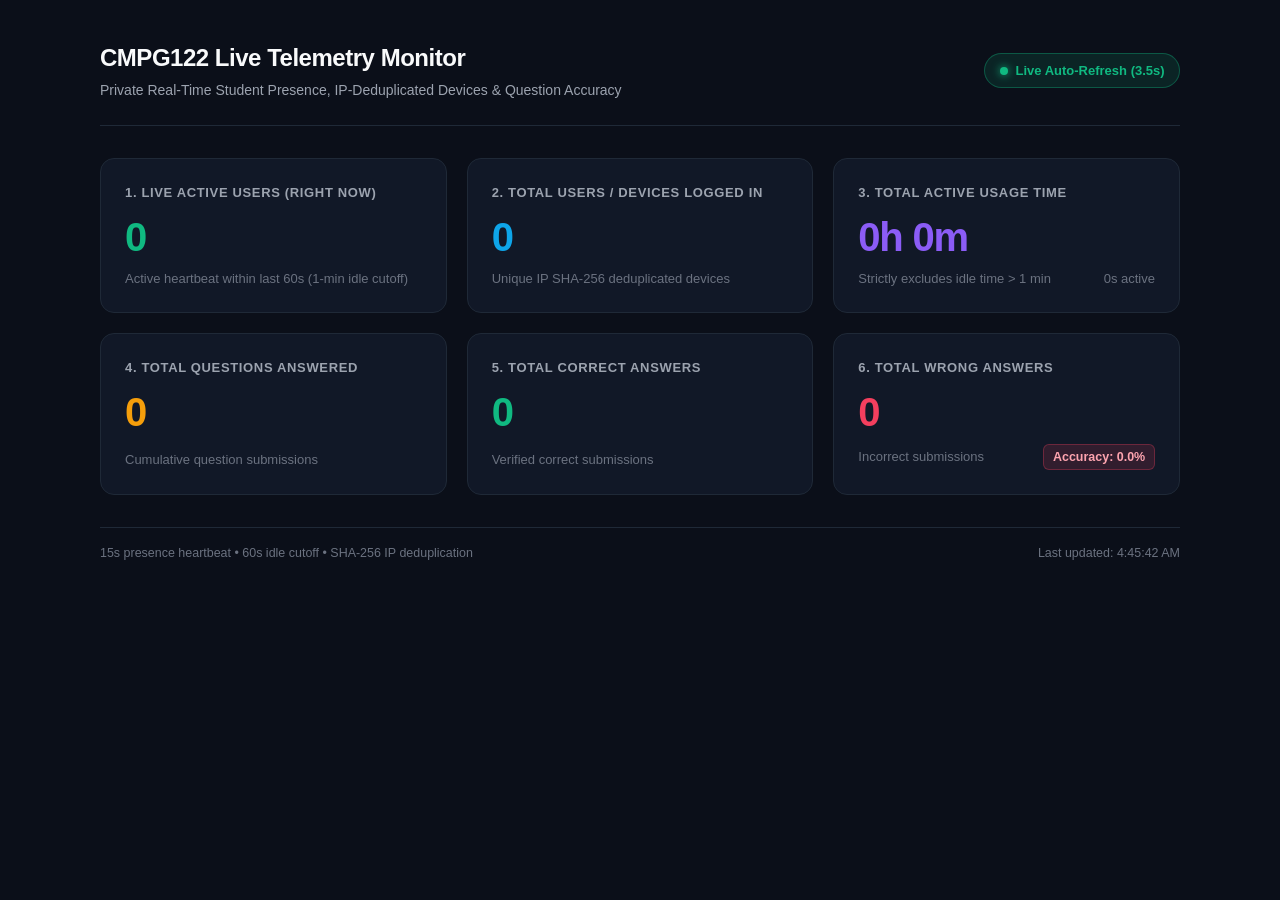
==== commit 22046ab8: "Audit and fix option-length/parenthetical giveaways across 585 questions + 24 Spot-the-Error items; " ====
--- a/admin.html
+++ b/admin.html
@@ -1,1157 +1,459 @@
 <!DOCTYPE html>
-<html lang="en" data-theme="dark">
+<html lang="en">
 <head>
   <meta charset="UTF-8">
-  <meta name="viewport" content="width=device-width, initial-scale=1.0, maximum-scale=1.0">
-  <title>CMPG 122 • Real-Time Cloud Telemetry & Admin Analytics | NWU</title>
-  <link rel="stylesheet" href="css/style.css">
+  <meta name="viewport" content="width=device-width, initial-scale=1.0">
+  <meta name="robots" content="noindex, nofollow">
+  <title>CMPG122 — Private Admin Telemetry Dashboard</title>
   <style>
-    .admin-wrapper {
-      max-width: 1100px;
-      margin: 1.5rem auto;
-      padding: 0 1.25rem 3rem 1.25rem;
-    }
-    .admin-card {
-      background: var(--bg-surface);
-      border: 1px solid var(--border-subtle);
-      border-radius: var(--radius-lg);
-      padding: 2rem;
-      margin-bottom: 1.75rem;
-      box-shadow: var(--shadow-sm);
-    }
-    .stats-grid {
-      display: grid;
-      grid-template-columns: repeat(auto-fit, minmax(220px, 1fr));
-      gap: 1.25rem;
-      margin-top: 1.5rem;
-    }
-    .stat-box {
-      background: var(--bg-card);
-      border: 1px solid var(--border-subtle);
-      border-radius: var(--radius-md);
-      padding: 1.5rem;
+    :root {
+      --bg-primary: #0b0f19;
+      --bg-card: #111827;
+      --bg-card-hover: #162033;
+      --border-subtle: #1f2937;
+      --text-primary: #f9fafb;
+      --text-secondary: #9ca3af;
+      --text-muted: #6b7280;
+      --accent-purple: #8b5cf6;
+      --accent-emerald: #10b981;
+      --accent-sky: #0ea5e9;
+      --accent-amber: #f59e0b;
+      --accent-rose: #f43f5e;
+    }
+
+    * {
+      box-sizing: border-box;
+      margin: 0;
+      padding: 0;
+    }
+
+    body {
+      font-family: 'Inter', -apple-system, BlinkMacSystemFont, 'Segoe UI', Roboto, sans-serif;
+      background-color: var(--bg-primary);
+      color: var(--text-primary);
+      min-height: 100vh;
+      padding: 2.5rem 1.5rem;
+      line-height: 1.5;
+    }
+
+    .dashboard-shell {
+      max-width: 1080px;
+      margin: 0 auto;
+    }
+
+    .dashboard-header {
       display: flex;
-      flex-direction: column;
+      flex-wrap: wrap;
+      justify-content: space-between;
+      align-items: center;
+      gap: 1rem;
+      padding-bottom: 1.5rem;
+      margin-bottom: 2rem;
+      border-bottom: 1px solid var(--border-subtle);
+    }
+
+    .header-title-group h1 {
+      font-size: 1.5rem;
+      font-weight: 700;
+      letter-spacing: -0.02em;
+      color: var(--text-primary);
+    }
+
+    .header-title-group p {
+      font-size: 0.875rem;
+      color: var(--text-secondary);
+      margin-top: 0.25rem;
+    }
+
+    .live-pill {
+      display: inline-flex;
+      align-items: center;
       gap: 0.5rem;
-      position: relative;
-      overflow: hidden;
-    }
-    .stat-box::before {
-      content: "";
-      position: absolute;
-      top: 0;
-      left: 0;
-      width: 4px;
-      height: 100%;
-      background: var(--accent-azure);
-    }
-    .stat-box.cyan::before { background: var(--accent-cyan); }
-    .stat-box.emerald::before { background: var(--accent-emerald); }
-    .stat-box.amber::before { background: var(--accent-amber); }
-    .stat-box.purple::before { background: #ab47bc; }
-    
-    .stat-label {
-      font-size: 0.78rem;
-      font-weight: 700;
-      color: var(--text-muted);
-      text-transform: uppercase;
-      letter-spacing: 0.05em;
-    }
-    .stat-val {
-      font-family: var(--font-mono);
-      font-size: 2.2rem;
-      font-weight: 800;
-      color: var(--accent-azure);
-      line-height: 1.1;
-    }
-    .stat-val.cyan { color: var(--accent-cyan); }
-    .stat-val.emerald { color: var(--accent-emerald); }
-    .stat-val.amber { color: var(--accent-amber); }
-    .stat-val.purple { color: #ce93d8; }
-
-    .stat-sub {
-      font-size: 0.78rem;
-      color: var(--text-faint);
-    }
-    .pulse-dot {
-      display: inline-block;
+      padding: 0.45rem 0.9rem;
+      border-radius: 9999px;
+      background: rgba(16, 185, 129, 0.12);
+      border: 1px solid rgba(16, 185, 129, 0.35);
+      color: var(--accent-emerald);
+      font-size: 0.8125rem;
+      font-weight: 600;
+    }
+
+    .live-dot {
       width: 8px;
       height: 8px;
       border-radius: 50%;
-      background: var(--accent-emerald);
+      background-color: var(--accent-emerald);
       box-shadow: 0 0 8px var(--accent-emerald);
-      margin-right: 6px;
       animation: pulse 2s infinite;
     }
+
     @keyframes pulse {
-      0% { opacity: 1; transform: scale(1); }
-      50% { opacity: 0.4; transform: scale(0.85); }
-      100% { opacity: 1; transform: scale(1); }
-    }
-    .telemetry-row {
+      0%, 100% { opacity: 1; transform: scale(1); }
+      50% { opacity: 0.45; transform: scale(0.92); }
+    }
+
+    .metrics-grid {
+      display: grid;
+      grid-template-columns: repeat(auto-fit, minmax(300px, 1fr));
+      gap: 1.25rem;
+    }
+
+    .metric-card {
+      background: var(--bg-card);
+      border: 1px solid var(--border-subtle);
+      border-radius: 14px;
+      padding: 1.5rem;
+      transition: background-color 0.2s ease, border-color 0.2s ease;
+      display: flex;
+      flex-direction: column;
+      justify-content: space-between;
+    }
+
+    .metric-card:hover {
+      background: var(--bg-card-hover);
+      border-color: #374151;
+    }
+
+    .metric-label {
+      font-size: 0.8125rem;
+      font-weight: 600;
+      text-transform: uppercase;
+      letter-spacing: 0.05em;
+      color: var(--text-secondary);
+      margin-bottom: 0.75rem;
+    }
+
+    .metric-value {
+      font-size: 2.5rem;
+      font-weight: 800;
+      letter-spacing: -0.03em;
+      line-height: 1.1;
+      margin-bottom: 0.65rem;
+      font-variant-numeric: tabular-nums;
+    }
+
+    .metric-sub {
+      font-size: 0.8125rem;
+      color: var(--text-muted);
+      display: flex;
+      align-items: center;
+      justify-content: space-between;
+      gap: 0.5rem;
+    }
+
+    .val-active { color: var(--accent-emerald); }
+    .val-devices { color: var(--accent-sky); }
+    .val-time { color: var(--accent-purple); }
+    .val-answered { color: var(--accent-amber); }
+    .val-correct { color: var(--accent-emerald); }
+    .val-wrong { color: var(--accent-rose); }
+
+    .accuracy-badge {
+      display: inline-flex;
+      align-items: center;
+      padding: 0.15rem 0.55rem;
+      border-radius: 6px;
+      background: rgba(244, 63, 94, 0.14);
+      border: 1px solid rgba(244, 63, 94, 0.3);
+      color: #fda4af;
+      font-weight: 600;
+      font-size: 0.78rem;
+    }
+
+    .dashboard-footer {
+      margin-top: 2rem;
+      padding-top: 1rem;
+      border-top: 1px solid var(--border-subtle);
       display: flex;
       justify-content: space-between;
       align-items: center;
-      padding: 0.75rem 0;
-      border-bottom: 1px solid var(--border-subtle);
-      font-size: 0.9rem;
-    }
-    .telemetry-row:last-child {
-      border-bottom: none;
-    }
-    .badge-status {
-      display: inline-flex;
-      align-items: center;
-      padding: 0.25rem 0.65rem;
-      border-radius: 999px;
-      font-size: 0.75rem;
-      font-weight: 700;
-      background: rgba(46, 160, 67, 0.15);
-      color: var(--accent-emerald);
-      border: 1px solid rgba(46, 160, 67, 0.3);
-    }
-    .engagement-bar-wrap {
-      background: var(--bg-card);
-      border: 1px solid var(--border-subtle);
-      border-radius: 999px;
-      height: 18px;
-      overflow: hidden;
-      margin: 0.75rem 0 0.5rem 0;
-      position: relative;
-    }
-    .engagement-bar-fill {
-      height: 100%;
-      background: linear-gradient(90deg, #00acc1, #4caf50);
-      width: 0%;
-      transition: width 1s ease-in-out;
+      flex-wrap: wrap;
+      gap: 0.75rem;
+      font-size: 0.78rem;
+      color: var(--text-muted);
     }
   </style>
 </head>
 <body>
-
-  <!-- Top Institutional Banner -->
-  <div style="background:#090d16; border-bottom:1px solid var(--border-subtle); padding:0.4rem 1.5rem; font-size:0.75rem; color:var(--text-faint); display:flex; justify-content:space-between; align-items:center;">
-    <span>North-West University • Faculty of Natural and Agricultural Sciences • School of Computer Science & Information Systems</span>
-    <span><span class="pulse-dot"></span>Live Global Cloud Polling (3s Interval) • Production V7.00</span>
+  <div class="dashboard-shell">
+    <header class="dashboard-header">
+      <div class="header-title-group">
+        <h1>CMPG122 Live Telemetry Monitor</h1>
+        <p>Private Real-Time Student Presence, IP-Deduplicated Devices &amp; Question Accuracy</p>
+      </div>
+      <div class="live-pill" id="liveStatusPill">
+        <span class="live-dot"></span>
+        <span id="livePollText">Live Auto-Refresh (3.5s)</span>
+      </div>
+    </header>
+
+    <main class="metrics-grid" aria-label="Core Live Telemetry Metrics">
+      <!-- 1. Live Active Users -->
+      <section class="metric-card" id="cardActiveUsers">
+        <div>
+          <div class="metric-label">1. Live Active Users (Right Now)</div>
+          <div class="metric-value val-active" id="metricActiveUsers">0</div>
+        </div>
+        <div class="metric-sub">
+          <span>Active heartbeat within last 60s (1-min idle cutoff)</span>
+        </div>
+      </section>
+
+      <!-- 2. Total Users / Devices Logged In -->
+      <section class="metric-card" id="cardTotalDevices">
+        <div>
+          <div class="metric-label">2. Total Users / Devices Logged In</div>
+          <div class="metric-value val-devices" id="metricTotalDevices">0</div>
+        </div>
+        <div class="metric-sub">
+          <span>Unique IP SHA-256 deduplicated devices</span>
+        </div>
+      </section>
+
+      <!-- 3. Total Active Usage Time -->
+      <section class="metric-card" id="cardActiveTime">
+        <div>
+          <div class="metric-label">3. Total Active Usage Time</div>
+          <div class="metric-value val-time" id="metricActiveTime">0h 0m</div>
+        </div>
+        <div class="metric-sub">
+          <span>Strictly excludes idle time &gt; 1 min</span>
+          <span id="metricActiveSecondsSub">0s active</span>
+        </div>
+      </section>
+
+      <!-- 4. Total Questions Answered -->
+      <section class="metric-card" id="cardQuestionsAnswered">
+        <div>
+          <div class="metric-label">4. Total Questions Answered</div>
+          <div class="metric-value val-answered" id="metricQuestionsAnswered">0</div>
+        </div>
+        <div class="metric-sub">
+          <span>Cumulative question submissions</span>
+        </div>
+      </section>
+
+      <!-- 5. Total Correct Answers -->
+      <section class="metric-card" id="cardCorrectAnswers">
+        <div>
+          <div class="metric-label">5. Total Correct Answers</div>
+          <div class="metric-value val-correct" id="metricCorrectAnswers">0</div>
+        </div>
+        <div class="metric-sub">
+          <span>Verified correct submissions</span>
+        </div>
+      </section>
+
+      <!-- 6. Total Wrong Answers (& Overall Accuracy %) -->
+      <section class="metric-card" id="cardWrongAnswers">
+        <div>
+          <div class="metric-label">6. Total Wrong Answers</div>
+          <div class="metric-value val-wrong" id="metricWrongAnswers">0</div>
+        </div>
+        <div class="metric-sub">
+          <span>Incorrect submissions</span>
+          <span class="accuracy-badge" id="metricAccuracyBadge">Accuracy: 0.0%</span>
+        </div>
+      </section>
+    </main>
+
+    <footer class="dashboard-footer">
+      <span>15s presence heartbeat &bull; 60s idle cutoff &bull; SHA-256 IP deduplication</span>
+      <span id="lastUpdatedStamp">Last updated: --</span>
+    </footer>
   </div>
 
-  <!-- Header -->
-  <header class="app-header">
-    <div class="nav-container">
-      <div class="brand-group" onclick="window.location.href='index.html'" style="cursor:pointer;">
-        <div class="brand-logo">C#</div>
-        <div class="brand-info">
-          <h1>CMPG 122 <span class="brand-badge" style="background:linear-gradient(135deg, #ab47bc, #00acc1);">ADMIN</span></h1>
-          <span style="font-size:0.75rem; color:var(--text-muted); font-weight:500;">Live Global Telemetry & System Analytics Portal</span>
-        </div>
-      </div>
-
-      <div class="header-actions">
-        <button class="action-btn" id="btnCopyClassLink" onclick="copyClassLink()">🔗 Copy Class Link</button>
-        <a href="https://github.com/andrelamusse/CMPG122-ProjectRoslyn" target="_blank" class="action-btn" style="text-decoration:none;">📁 GitHub Repo</a>
-        <a href="index.html" class="action-btn" style="text-decoration:none;">🚀 Student Testbed</a>
-        <button class="action-btn" id="themeToggle">☀️ Light</button>
-      </div>
-    </div>
-  </header>
-
-  <!-- Main Content -->
-  <main class="admin-wrapper">
-
-    <!-- Official Live Deployment Endpoints Card -->
-    <div class="admin-card" style="border-left: 4px solid var(--accent-azure);">
-      <div style="display:flex; justify-content:space-between; align-items:center; flex-wrap:wrap; gap:0.5rem; margin-bottom:1rem;">
-        <div>
-          <h2 style="font-size:1.3rem; font-weight:800; color:var(--text-main); margin-bottom:0.25rem;">
-            🌐 Official Deployment & Repository Endpoints
-          </h2>
-          <p style="color:var(--text-muted); font-size:0.85rem;">
-            Verified production web apps, live telemetry dashboards, and source code repositories for NWU CMPG122.
-          </p>
-        </div>
-        <span class="badge-status">Production V7.00 • Active</span>
-      </div>
-
-      <div style="display:flex; flex-direction:column; gap:0.75rem; font-size:0.88rem;">
-        <div style="display:flex; justify-content:space-between; align-items:center; flex-wrap:wrap; gap:0.5rem; background:var(--bg-card); padding:0.85rem 1.1rem; border-radius:var(--radius-md); border:1px solid var(--border-subtle);">
-          <div style="display:flex; align-items:center; gap:0.75rem;">
-            <span style="font-size:1.4rem;">🌐</span>
-            <div>
-              <div style="font-weight:700; color:var(--text-main);">Live Student Web Application:</div>
-              <div style="font-family:var(--font-mono); font-size:0.82rem; color:var(--accent-azure); word-break:break-all;">https://andrelamusse.github.io/CMPG122-ProjectRoslyn/</div>
-            </div>
-          </div>
-          <div style="display:flex; gap:0.5rem;">
-            <button class="action-btn" onclick="copyText('https://andrelamusse.github.io/CMPG122-ProjectRoslyn/', this)">📋 Copy</button>
-            <a href="https://andrelamusse.github.io/CMPG122-ProjectRoslyn/" target="_blank" class="action-btn" style="text-decoration:none; background:var(--accent-azure); color:#fff;">🚀 Launch App</a>
-          </div>
-        </div>
-
-        <div style="display:flex; justify-content:space-between; align-items:center; flex-wrap:wrap; gap:0.5rem; background:var(--bg-card); padding:0.85rem 1.1rem; border-radius:var(--radius-md); border:1px solid var(--border-subtle);">
-          <div style="display:flex; align-items:center; gap:0.75rem;">
-            <span style="font-size:1.4rem;">📊</span>
-            <div>
-              <div style="font-weight:700; color:var(--text-main);">Live Admin Analytics Dashboard:</div>
-              <div style="font-family:var(--font-mono); font-size:0.82rem; color:var(--accent-cyan); word-break:break-all;">https://andrelamusse.github.io/CMPG122-ProjectRoslyn/admin.html</div>
-            </div>
-          </div>
-          <div style="display:flex; gap:0.5rem;">
-            <button class="action-btn" onclick="copyText('https://andrelamusse.github.io/CMPG122-ProjectRoslyn/admin.html', this)">📋 Copy</button>
-            <a href="https://andrelamusse.github.io/CMPG122-ProjectRoslyn/admin.html" target="_blank" class="action-btn" style="text-decoration:none;">📊 Live Portal</a>
-          </div>
-        </div>
-
-        <div style="display:flex; justify-content:space-between; align-items:center; flex-wrap:wrap; gap:0.5rem; background:var(--bg-card); padding:0.85rem 1.1rem; border-radius:var(--radius-md); border:1px solid var(--border-subtle);">
-          <div style="display:flex; align-items:center; gap:0.75rem;">
-            <span style="font-size:1.4rem;">📁</span>
-            <div>
-              <div style="font-weight:700; color:var(--text-main);">Official GitHub Repository:</div>
-              <div style="font-family:var(--font-mono); font-size:0.82rem; color:var(--accent-emerald); word-break:break-all;">https://github.com/andrelamusse/CMPG122-ProjectRoslyn</div>
-            </div>
-          </div>
-          <div style="display:flex; gap:0.5rem;">
-            <button class="action-btn" onclick="copyText('https://github.com/andrelamusse/CMPG122-ProjectRoslyn', this)">📋 Copy</button>
-            <a href="https://github.com/andrelamusse/CMPG122-ProjectRoslyn" target="_blank" class="action-btn" style="text-decoration:none;">📁 View Code</a>
-          </div>
-        </div>
-      </div>
-    </div>
-
-    <!-- Master Specification & System Prompt Card -->
-    <div class="admin-card" style="border-left: 4px solid #ab47bc;">
-      <div style="display:flex; justify-content:space-between; align-items:center; flex-wrap:wrap; gap:0.75rem; margin-bottom:1rem;">
-        <div>
-          <h2 style="font-size:1.3rem; font-weight:800; color:var(--text-main); margin-bottom:0.25rem;">
-            🤖 Master Engineering Specification & AI Prompt (V7.05 - "PROJECT ROSLYN")
-          </h2>
-          <p style="color:var(--text-muted); font-size:0.85rem;">
-            Canonical architectural specification governing Project Roslyn and the NWU CMPG122 assessment suite.
-          </p>
-        </div>
-        <div style="display:flex; gap:0.5rem;">
-          <button class="action-btn" id="btnCopyPrompt" onclick="copyMasterPrompt()" style="background:#ab47bc; color:#fff; font-weight:700;">
-            📋 Copy Master Prompt
-          </button>
-          <button class="action-btn" onclick="togglePromptView()">
-            <span id="promptToggleText">▼ Show Prompt</span>
-          </button>
-        </div>
-      </div>
-      <div id="masterPromptViewer" style="display:none; background:var(--bg-card); border:1px solid var(--border-subtle); border-radius:var(--radius-md); padding:1.25rem; max-height:480px; overflow-y:auto; font-family:var(--font-mono); font-size:0.82rem; line-height:1.6; white-space:pre-wrap; color:var(--text-main);"># 🚀 NWU CMPG122 (Visual C# UI Programming) Ultimate Exam Engine &amp; Mastery Suite
-
-## THE DEFINITIVE HYPER-CHARGED MASTER PROMPT (V7.05 - &quot;PROJECT ROSLYN&quot;)
-
-/boost  /goal  /teamwork-preview  /learn  /grill-me 
-
-
-
-
-
----
-
-### EXECUTIVE DIRECTIVES &amp; ANTIGRAVITY AGENT WORKFLOW
-
-You are an elite **Principal Educational Software Architect**, **Lead C# Compiler &amp; Tooling Engineer**, and **Senior HCI Specialist** partnering with North-West University (NWU). Your mission is to audit, maintain, and expand the official, 100% zero-dependency, completely offline-first **CMPG122 User Interface Programming in Visual C# (Weeks 1–7)** Active Assessment and Exam Simulation Suite (**&quot;Project Roslyn&quot;**).
-
-When executing tasks under this prompt, leverage the full Antigravity command suite:
-
-- /boost — Engage deep architectural reasoning, multi-perspective verification, and rigorous AST-level transpiler audits before modifying files.
-
-- /goal  — Maintain an uninterrupted, self-directed completion loop until all test suites, audits, and deployments pass with 100% distinction.
-
-- `/teamwork-preview` — Coordinate concurrent subagents across UI/UX ergonomics, C# runtime sandboxing, and pedagogical question validation.
-
-- /learn  — Persist all zero-leak student blinding invariants, regex edge cases, and CodeGrade transpiler patches across sessions.
-
-- /grill-me  — Stress-test proposed exam questions against NWU marking rubrics and cognitive load boundaries before commits.
-
----
-
-### SECTION 1: RESEARCH-BACKED UI/UX APP DESIGN &amp; COGNITIVE ERGONOMICS
-
-The UI/UX architecture must strictly adhere to verified educational psychology and human-computer interaction (HCI) research to minimize extraneous cognitive load while maximizing germane schema acquisition:
-
-+----------------------------------------------------------------------------------------------------+ | TOP NAVBAR &amp; TELEMETRY HUD | | [NWU CMPG122 Logo] [Paper Title: 2024 Car Rental] [⏳ 42:15 Remaining] [📶 Cloud Synced] | +----------------------------------------------------------------------------------------------------+ | [📖 Scenario &amp; Rates Drawer] | Q1 [✅] Q2 [✅] Q3 [⭐] Q4 [ ] ... Q16 [ ] | [⏭️ Next Unanswered] | +----------------------------------------------------------------------------------------------------+ | MAIN VIEWPORT: CONTINUOUS SINGLE-SHEET EXAMINATION DOCUMENT | | | | +----------------------------------------------------------------------------------------------+ | | | QUESTION 1 [4 Marks] -- Defensive Parsing &amp; Data Typing (Sedan Rental Days) | | | | ------------------------------------------------------------------------------------------ | | | | Scenario Extract: &quot;The rental duration must be parsed defensively from txtRentalDays...&quot; | | | | ( ) A. int days = int.Parse(txtRentalDays.Text); | | | | (*) B. if (!int.TryParse(txtRentalDays.Text, out int days) || days &lt;= 0) { ... } | | | | ( ) C. decimal days = Convert.ToDecimal(txtRentalDays.Text); | | | | ( ) D. int days = txtRentalDays.Text; | | | +----------------------------------------------------------------------------------------------+ | | | | +----------------------------------------------------------------------------------------------+ | | | QUESTION 2 [6 Marks] -- RadioButton Mutual Exclusivity &amp; Rates Assignment | | | | ... | | +----------------------------------------------------------------------------------------------------+
-
-
-
-
-
-#### 1.1 Cognitive Load Theory (Sweller) &amp; Split-Attention Elimination
-
-- **Docked Reference Drawer (`#scenarioDrawer`):** Never force a student to flip back to page 1 or memorize numbers. The complete scenario prompt, pricing tables, allowance rules, and GUI control naming matrices must be accessible via a persistent slide-out drawer or sticky reference panel toggleable from the palette bar.
-
-- **Scaffolding Without Answer Giveaways:** Provide realistic visual context (control naming tables, event signatures, read-only UI code skeletons) without leaking algorithmic logic, variable typing, or formula solutions in the question stems.
-
-#### 1.2 Continuous Single-Sheet Examination Invariant
-
-- **Zero Carousel Steppers for Official Papers:** Official examination papers (`exam_2021_nov`, `exam_2022_dec`, `exam_2023_dec`, `exam_2024_dec`, `exam_2024_pec`) must **NEVER** render as single-question paginated steppers (&quot;Q 1 of 16&quot; with &quot;Next&quot; buttons).
-
-- **Single Vertical Document:** All questions (1 through N) must render stacked vertically on a continuous, scrollable examination paper matching an authentic printed NWU Test 1 paper.
-
-- **Sticky Quick-Jump Docked Matrix:** Positioned immediately below the header with real-time `IntersectionObserver` scroll-spy:
-
-  - Slate: Unanswered (`.unanswered`)
-
-  - Neon Blue: Answered (`.answered`)
-
-  - Glowing Amber: Flagged for Review (`.flagged`)
-
-  - Glowing Cyan Border: Active Viewport Card (`.current-card`)
-
-- **Action Buttons:** Persistent &quot;⏭️ Next Unanswered&quot; circular navigation and a single &quot;📋 Submit Complete Exam Paper&quot; at the document foot.
-
-#### 1.3 Fitts’s Law, Hick’s Law &amp; Visual Hierarchy
-
-- **Target Size &amp; Hit Areas:** Radio options must have a minimum target height of `48px` with full card-width clickability (`padding: 14px 18px`), rounded corners (`8px`), and high-contrast hover/active states.
-
-- **Dark IDE Aesthetic (VS Code Charcoal):**
-
-  - Background Base: `#121418`
-
-  - Card &amp; Surface: `#1a1e24`
-
-  - Borders &amp; Outlines: `#2d333b`
-
-  - Neon Azure: `#007acc` | Neon Teal: `#00bcd4` | Emerald: `#4caf50` | Amber: `#ffb74d` | Coral: `#f44336`
-
-- **Typography:** Google Font `Inter` for UI readability, `JetBrains Mono` / `Fira Code` for syntax blocks. Line height strictly `1.55` to eliminate visual crowding.
-
-#### 1.4 Shneiderman’s 8 Golden Rules of Interface Design (Study Unit 7 Direct Alignment)
-
-1. **Consistency:** Identical typography, button hierarchy, and feedback badges across all Study Units.
-
-2. **Universal Usability:** High contrast ratio (WCAG AAA compliant: `&gt; 7:1`), readable on 320px mobile screens up to 4K displays.
-
-3. **Informative Feedback:** Instant visual state changes upon radio selection, auto-save state indicators, and compiler error diagnostics.
-
-4. **Design Dialogs to Yield Closure:** Comprehensive post-submission review modal with total score, percentage, distinction badge, and detailed question-by-question rationales.
-
-5. **Prevent Errors:** Defensive type validation, disable empty submission without explicit confirmation, and sanitize inputs.
-
-6. **Permit Easy Reversal of Actions:** Instant unchecking/changing of radio buttons, toggleable review flags, and safe code editor resets.
-
-7. **Support Internal Locus of Control:** Students freely navigate any question in any order; timer remains visible; scenario drawer opens without obscuring question context on desktop.
-
-8. **Reduce Short-Term Memory Load:** Retain answers in `localStorage` in real time; preserve state across unintentional page refreshes.
-
----
-
-### SECTION 2: ABSOLUTE CURRICULUM BOUNDARIES (WEEKS 1–7 ONLY)
-
-Assessments must be strictly bounded to Tony Gaddis (*Starting Out With Visual C#*, Chapters 1–5), Study Units 1–4, and Study Unit 7 (HCI).
-
-╔══════════════════════════════════════════════════════════════════════════════════════════════════════╗ ║ CURRICULUM ENFORCEMENT MATRIX ║ ╠══════════════════════════════════════════════════════════════════════════════════════════════════════╣ ║ STRICTLY IN-SCOPE (Test 1 / Weeks 1-7) │ STRICTLY EXCLUDED (Test 2 / Exam Only) ║ ╠═════════════════════════════════════════════════╪════════════════════════════════════════════════════╣ ║ • Gaddis Ch 1-5: Visual Studio IDE &amp; WinForms │ • Custom multi-tier OOP classes (class Student) ║ ║ • Primitive types: int, decimal, double, bool │ • Inheritance, polymorphism, virtual/override ║ ║ • Hungarian notation: txt, lbl, btn, lst, chk │ • Database connectivity (ADO.NET, SQL, OLEDB) ║ ║ • Defensive parsing: decimal.TryParse() │ • LINQ queries (from x in data where...) ║ ║ • Scope: Local, class-level (form-level) fields│ • File I/O streams (StreamReader, StreamWriter) ║ ║ • Control structures: if/else, switch, ternary │ • Multi-dimensional / Jagged arrays (int[,]) ║ ║ • Loops: while, for, do-while │ • Generics (List, Dictionary&lt;TKey, TValue&gt;) ║ ║ • WinForms controls: Form, TextBox, Label, │ • Custom delegates, Events, Lambda expressions ║ ║ Button, GroupBox, RadioButton, CheckBox, │ • Async/await, multi-threading, Tasks ║ ║ ListBox, PictureBox, MessageBox, Timer │ • WPF, ASP.NET, Blazor, MAUI frameworks ║ ║ • ListBox operations: .Items.Add(), .Clear(), │ ║ ║ .Items.Count, .SelectedIndex, .SelectedItem │ ║ ║ • Formatting: .ToString(&quot;C&quot;), (&quot;N2&quot;), (&quot;P0&quot;) │ ║ ║ • HCI (Unit 7): Shneiderman&#x27;s 8 Golden Rules, │ ║ ║ Norman&#x27;s Gulf of Execution/Evaluation │ ║ ╚═════════════════════════════════════════════════╧════════════════════════════════════════════════════╝
-
-
-
-
-
----
-
-### SECTION 3: AUTHENTIC NWU EXAM SCENARIOS &amp; DATA ENGINE
-
-All official exam papers must be rooted in authentic NWU past papers with complete, exact scenarios:
-
-```json
-
-{
-
-  &quot;exam_2024_dec&quot;: {
-
-    &quot;title&quot;: &quot;NWU CMPG122 Test 1 (December 2024) - Potchefstroom Safari Vehicle Rentals&quot;,
-
-    &quot;scenario&quot;: &quot;Potch Safaris rents vehicles across 3 tiers: Sedan (R450/day), Luxury SUV (R650/day), and 4x4 Bakkie (R750/day). Each rental includes a free allowance of 150 km/day. Excess kilometers are billed at R3.50/km. Optional extras: GPS Navigation unit at R80/day flat rate; Comprehensive Collision Waiver (Insurance) at R120/day flat rate. If rental duration exceeds 7 days, a 10% long-term discount applies to base vehicle rental. 15% VAT applies to final subtotal.&quot;,
-
-    &quot;rates&quot;: {
-
-      &quot;Sedan&quot;: 450.00,
-
-      &quot;SUV&quot;: 650.00,
-
-      &quot;Bakkie&quot;: 750.00,
-
-      &quot;FreeKmPerDay&quot;: 150,
-
-      &quot;ExcessPerKm&quot;: 3.50,
-
-      &quot;GPSDaily&quot;: 80.00,
-
-      &quot;InsuranceDaily&quot;: 120.00,
-
-      &quot;LongTermDiscountThresholdDays&quot;: 7,
-
-      &quot;LongTermDiscountRate&quot;: 0.10,
-
-      &quot;VatRate&quot;: 0.15
-
-    },
-
-    &quot;controls&quot;: [
-
-      {&quot;name&quot;: &quot;txtCustomerName&quot;, &quot;type&quot;: &quot;TextBox&quot;, &quot;purpose&quot;: &quot;Customer full name&quot;},
-
-      {&quot;name&quot;: &quot;txtDays&quot;, &quot;type&quot;: &quot;TextBox&quot;, &quot;purpose&quot;: &quot;Rental duration in days&quot;},
-
-      {&quot;name&quot;: &quot;txtKilometers&quot;, &quot;type&quot;: &quot;TextBox&quot;, &quot;purpose&quot;: &quot;Total kilometers traveled&quot;},
-
-      {&quot;name&quot;: &quot;radSedan&quot;, &quot;type&quot;: &quot;RadioButton&quot;, &quot;purpose&quot;: &quot;Select Sedan category&quot;},
-
-      {&quot;name&quot;: &quot;radSUV&quot;, &quot;type&quot;: &quot;RadioButton&quot;, &quot;purpose&quot;: &quot;Select Luxury SUV category&quot;},
-
-      {&quot;name&quot;: &quot;radBakkie&quot;, &quot;type&quot;: &quot;RadioButton&quot;, &quot;purpose&quot;: &quot;Select 4x4 Bakkie category&quot;},
-
-      {&quot;name&quot;: &quot;chkGPS&quot;, &quot;type&quot;: &quot;CheckBox&quot;, &quot;purpose&quot;: &quot;Include GPS navigation&quot;},
-
-      {&quot;name&quot;: &quot;chkInsurance&quot;, &quot;type&quot;: &quot;CheckBox&quot;, &quot;purpose&quot;: &quot;Include Comprehensive Insurance&quot;},
-
-      {&quot;name&quot;: &quot;btnCalculate&quot;, &quot;type&quot;: &quot;Button&quot;, &quot;purpose&quot;: &quot;Process billing &amp; display invoice&quot;},
-
-      {&quot;name&quot;: &quot;lstOutput&quot;, &quot;type&quot;: &quot;ListBox&quot;, &quot;purpose&quot;: &quot;Tabular summary and invoice breakdown&quot;},
-
-      {&quot;name&quot;: &quot;lblTotalDue&quot;, &quot;type&quot;: &quot;Label&quot;, &quot;purpose&quot;: &quot;Final calculated payable amount&quot;}
-
-    ]
-
-  },
-
-  &quot;exam_2023_dec&quot;: {
-
-    &quot;title&quot;: &quot;NWU CMPG122 Test 1 (December 2023) - Academic Tuition &amp; Bursary Calculator&quot;,
-
-    &quot;scenario&quot;: &quot;The Faculty of Natural and Agricultural Sciences bills modules at R850.00 per academic credit. Compulsory lab levies are R2,500.00 per semester for practical modules. If a student achieves an average entrance mark &gt;= 75%, an Academic Merit Bursary grants a 25% discount on net tuition (excluding lab levy). Semester fee installment projection displays in lstPaymentSchedule broken into 4 equal monthly payments.&quot;,
-
-    &quot;rates&quot;: {
-
-      &quot;CostPerCredit&quot;: 850.00,
-
-      &quot;LabLevy&quot;: 2500.00,
-
-      &quot;BursaryThreshold&quot;: 75.0,
-
-      &quot;BursaryDiscount&quot;: 0.25,
-
-      &quot;InstallmentMonths&quot;: 4
-
-    }
-
-  },
-
-  &quot;exam_2022_dec&quot;: {
-
-    &quot;title&quot;: &quot;NWU CMPG122 Test 1 (December 2022) - FitLife Gym Membership Billing&quot;,
-
-    &quot;scenario&quot;: &quot;FitLife offers 3 tiers: Standard (R350/mo), Premium (R500/mo), and VIP (R650/mo). Personal Trainer add-on: R250/mo. Locker rental: R75/mo. 12-month advance contract gives 1 month free (billed for 11 months). 15% VAT applicable.&quot;,
-
-    &quot;rates&quot;: {
-
-      &quot;Standard&quot;: 350.00, &quot;Premium&quot;: 500.00, &quot;VIP&quot;: 650.00,
-
-      &quot;Trainer&quot;: 250.00, &quot;Locker&quot;: 75.00, &quot;AnnualContractMonths&quot;: 11, &quot;VatRate&quot;: 0.15
-
-    }
-
-  },
-
-  &quot;exam_2021_nov&quot;: {
-
-    &quot;title&quot;: &quot;NWU CMPG122 Test 1 (November 2021) - Riverside Luxury Lodge &amp; Conference&quot;,
-
-    &quot;scenario&quot;: &quot;Accommodation: Standard Chalet (R950/night), Deluxe Suite (R1450/night), River Penthouse (R2200/night). Buffet breakfast: R120/person/day. Tourism levy: 2% of room subtotal. Generate 4-digit booking reference using Random (1000-9999).&quot;,
-
-    &quot;rates&quot;: {
-
-      &quot;Standard&quot;: 950.00, &quot;Deluxe&quot;: 1450.00, &quot;Penthouse&quot;: 2200.00,
-
-      &quot;BreakfastPerPersonPerDay&quot;: 120.00, &quot;TourismLevy&quot;: 0.02
-
-    }
-
-  },
-
-  &quot;exam_2024_pec&quot;: {
-
-    &quot;title&quot;: &quot;NWU CMPG122 Special Exam (2024) - Campus Bookstore POS&quot;,
-
-    &quot;scenario&quot;: &quot;Items: Prescribed Textbook (R650.00), Scientific Calculator (R320.00), Lab Notebook (R85.00), USB Drive (R150.00). Tiered volume discount: 5-9 items = 5%; 10+ items = 10%. Student Loyalty Card: additional 5% off subtotal after volume discount. Cash tender calculation with change denomination breakdown.&quot;,
-
-    &quot;rates&quot;: {
-
-      &quot;Textbook&quot;: 650.00, &quot;Calculator&quot;: 320.00, &quot;Notebook&quot;: 85.00, &quot;USB&quot;: 150.00,
-
-      &quot;Tier1Qty&quot;: 5, &quot;Tier1Disc&quot;: 0.05, &quot;Tier2Qty&quot;: 10, &quot;Tier2Disc&quot;: 0.10, &quot;LoyaltyDisc&quot;: 0.05
-
-    }
-
-  }
-
-}
-
-Question Balance &amp; Quality Invariants:
-
-Zero Synthetic Questions: Absolutely zero placeholder questions (Concept #, regarding #, or Applied Principle #). Every question must test a concrete, named C# syntax element, GUI event handler, defensive validation rule, or HCI usability principle.
-
-Answer Distribution: Balanced answer key distribution across every 16-question paper (strictly 4 A&#x27;s, 4 B&#x27;s, 4 C&#x27;s, 4 D&#x27;s) to prevent gaming.
-
-Plausible Distractors: Distractors must reflect authentic first-year student errors (e.g., using = instead of ==, omitting out in TryParse, forgetting .ToString(&quot;C&quot;), off-by-one errors in for loops, string concatenation bugs, or incorrect control prefixes).
-
-SECTION 4: CODEGRADE PRACTICAL LABS &amp; SCAFFOLDING ARCHITECTURE
-
-To ensure students master authentic NWU practical assignments without getting bogged down in repetitive boilerplate, provide complete read-only scaffolding with editable in-scope logic zones:
-
-
-
-csharp
-
-
-
-// =========================================================================
-
-// READ-ONLY ENVIRONMENT SCAFFOLDING (Pre-populated Context)
-
-// =========================================================================
-
-using System;
-
-using System.Drawing;
-
-using System.Windows.Forms;
-
-namespace NWU_CMPG122_AssessmentSuite
-
-{
-
-    public partial class MainForm : Form
-
-    {
-
-        // Form-level accumulator and control declarations
-
-        private decimal mdecGrandTotal = 0m;
-
-        private int mintTransactionCount = 0;
-
-        public MainForm()
-
-        {
-
-            InitializeComponent();
-
-        }
-
-        private void btnProcess_Click(object sender, EventArgs e)
-
-        {
-
-            // &gt;&gt;&gt; STUDENT EDITABLE ZONE BEGINS HERE &lt;&lt;&lt;
-
-            // Instructions:
-
-            // 1. Defensively parse txtQuantity.Text using int.TryParse.
-
-            // 2. Validate that quantity is strictly greater than 0.
-
-            // 3. Determine selected vehicle category via radSedan / radSUV / radBakkie.
-
-            // 4. Calculate subtotal, VAT (15%), and update mdecGrandTotal.
-
-            // 5. Output formatted line to lstSummary and display message box.
-
-            
-
-            // [STUDENT CODE GOES HERE]
-
-            
-
-            // &gt;&gt;&gt; STUDENT EDITABLE ZONE ENDS HERE &lt;&lt;&lt;
-
-        }
-
-    }
-
-}
-
-Prescribed NWU Practicals:
-
-Prac 1: Racing Light Reaction Trainer (scenario_racing_light)
-
-Form background color manipulation (this.BackColor = Color.Red / Green / Yellow).
-
-PictureBox visibility toggling (picRed.Visible = true).
-
-Timer ticks, tick counters, random interval activation.
-
-Prac 2: Braai Master 3000 Temperature &amp; Meat Calculator (scenario_braai_master)
-
-Radio buttons for cooking preference (Rare, Medium, Well-Done).
-
-CheckBoxes for side dishes (Pap &amp; Sheba R25, Garlic Bread R30, Chakalaka R20).
-
-Input parsing with decimal.TryParse and MessageBox.Show error routing.
-
-Prac 4: SpeedTrap Potchefstroom R30 Camera (scenario_speedtrap)
-
-Speed limit threshold (e.g., 60 km/h or 120 km/h).
-
-Speed penalty calculation: R50 base + R20 per km/h over limit.
-
-Court summons warning if speed &gt;= 40 km/h over limit.
-
-Prac 5: Vaal River Cruise Booking Agent (scenario_vaal_cruise)
-
-Passenger count parsing, adult/child tiered pricing, optional buffet lunch.
-
-ListBox summary formatting with column tabs (\t) and currency formatting (C).
-
-SECTION 5: C# RUNTIME AST TRANSPILER &amp; SANDBOX (csharp_engine.js)
-
-The client-side browser execution engine must simulate a real C# compiler with exact diagnostics:
-
-
-
-
-
-+-----------------------------------------------------------------------------+
-
-|                         C# SANDBOX EXECUTION PIPELINE                       |
-
-+-----------------------------------------------------------------------------+
-
-| 1. Student Code Input (Raw snippet OR complete class scaffold)              |
-
-|        │                                                                    |
-
-|        ▼                                                                    |
-
-| 2. Scaffolding Unwrapper (Bracket-aware / Comment-aware)                    |
-
-|    - Strips outer `class`, `namespace`, `private void btn...` headers      |
-
-|    - Normalizes Allman braces while preserving internal indentation         |
-
-|        │                                                                    |
-
-|        ▼                                                                    |
-
-| 3. Roslyn Linter &amp; Static Diagnostic Phase                                  |
-
-|    - CS1002: Missing semicolon `; expected` (ignoring valid headers)        |
-
-|    - CS0103: Variable does not exist in current context                     |
-
-|    - CS0029: Cannot implicitly convert type &#x27;string&#x27; to &#x27;int&#x27;               |
-
-|    - CS1501: No overload for method &#x27;TryParse&#x27; takes N arguments            |
-
-|        │                                                                    |
-
-|        ▼                                                                    |
-
-| 4. Transpilation to Safe ECMAScript 2022+                                   |
-
-|    - `decimal.TryParse(str, out val)` -&gt; Emulated out parameter binding     |
-
-|    - `(int)Math.Round(...)` -&gt; `Math.trunc(Math.round(...))`                |
-
-|    - `MessageBox.Show(msg, title)` -&gt; Sandboxed visual toast dialog         |
-
-|    - WinForms Mock Objects: `txtInput.Text`, `lblResult.Text`,              |
-
-|      `lstBox.Items.Add()`, `radBtn.Checked`, `this.BackColor`               |
-
-|        │                                                                    |
-
-|        ▼                                                                    |
-
-| 5. Isolated Sandbox Execution with Timeout Guard (2000ms max)               |
-
-|    - Captures stdout, mock UI state mutations, and outputs assertion logs   |
-
-+-----------------------------------------------------------------------------+
-
-Transpiler Invariants:
-
-Bracket &amp; Comment Safety: When stripping outer scaffolding, comments containing braces (// { or /* } */) must never break bracket counting logic.
-
-Form Property Bindings: Mock this.BackColor, this.Close(), this.Text, picBox.Visible, picBox.SizeMode, timer.Start(), timer.Stop().
-
-Numeric Overflow &amp; Typing: Emulate C# integer truncation for division (5 / 2 == 2, not 2.5). Emulate decimal rounding conventions (MidpointRounding.AwayFromZero when formatted with ToString(&quot;C&quot;)).
-
-SECTION 6: STUDENT BLINDING &amp; SECURITY INVARIANTS
-
-To preserve academic integrity and assessment isolation:
-
-
-
-Strict Blinding of Student UI (index.html):
-
-index.html must NEVER contain hyperlinks, buttons, or script tags referencing admin.html, GitHub repositories, build logs, or solution keys.
-
-The header displays only: NWU branding, student telemetry status (e.g., 🟢 Cloud Connected), current unit/exam title, and the exam controls.
-
-Isolation of Administrative Tools:
-
-Administrative telemetry, data census generators, model answer inspect tools, and deployment management reside exclusively in admin.html.
-
-admin.html is accessible only via direct URL navigation by course lecturers or developers.
-
-Escalation Routing:
-
-Official lecturer support channel: WhatsApp https://wa.me/27660673757 (&quot;066 067 3757&quot;).
-
-Direct mail: Course coordinator academic email.
-
-SECTION 7: OFFLINE-FIRST MOBILE BUNDLER (module_app_cli.py)
-
-The suite must provide two production deployment targets:
-
-
-
-Modular Web App (CMPG122_App/):
-
-Clean separation of concerns: index.html, admin.html, css/style.css, js/app.js, js/data.js, js/csharp_engine.js.
-
-Deployed directly to GitHub Pages or local web server.
-
-100% Offline Standalone Single-File Bundle (CMPG122_Test1_StudyGuide.html):
-
-Zero external requests (all CSS, SVGs, Google Fonts fallback, JavaScript, and exam databases inline-embedded).
-
-Zero CORS issues when opened directly from Windows Explorer (file:///C:/...) or mobile storage.
-
-Generated automatically via:
-
-bash
-
-
-
-python module_app_cli.py build-mobile
-
-Validated via:
-
-bash
-
-
-
-python module_app_cli.py audit
-
-SECTION 8: FULL SYSTEM VERIFICATION CHECKLIST
-
-Before any release, commit, or pull request, execute and verify the entire quality pipeline:
-
-
-
-
-
-[ ] 1. AUDIT CENSUS: Run `python module_app_cli.py audit`. Confirm all 430+ questions pass validation.
-
-[ ] 2. PLACEHOLDER PURGE: 0 matches for &quot;Concept #&quot;, &quot;regarding #&quot;, or &quot;Applied Principle #&quot; across all files.
-
-[ ] 3. CONTINUOUS SHEET VERIFICATION: Open all 5 exam papers. Confirm all 16 questions render vertically on a single sheet.
-
-[ ] 4. DOCKED SCENARIO DRAWER: Confirm `#scenarioDrawer` slides out smoothly, contains complete rate tables, and does not freeze DOM.
-
-[ ] 5. SCROLL-SPY DOCK: Scroll through paper. Confirm quick-jump matrix reflects active card (`.current-card`), answered state, and flag state.
-
-[ ] 6. CODEGRADE RUNTIME: Verify that all 12 model practical solutions pass in `csharp_engine.js` with 100% Distinction and 0 lint errors.
-
-[ ] 7. STUDENT BLINDING: Inspect `index.html` source. Confirm 0 occurrences of &quot;admin.html&quot; or GitHub repo links.
-
-[ ] 8. BUNDLE HEALTH: Rebuild `CMPG122_Test1_StudyGuide.html`. Confirm file size ~900KB and opens offline in Chrome, Edge, and mobile browsers.
-
-[ ] 9. LIVE ENDPOINTS: Verify HTTP 200 on student web app and admin console.
-
-This Master Prompt represents the permanent, non-negotiable architectural standard for NWU CMPG122 &quot;Project Roslyn&quot;. Execute with zero regressions and absolute fidelity to the NWU curriculum.
-
-
-
-
-
----
-
-### Quick Action Summary
-
-1. **Integrated Antigravity Commands:** The prompt features explicit `/boost`, `/goal`, `/teamwork-preview`, `/learn`, and `/grill-me` directives in the executive header and workflow guidelines.
-
-2. **HCI &amp; Design Logic:** Grounded in Sweller&#x27;s Cognitive Load Theory, Shneiderman&#x27;s 8 Golden Rules, Fitts&#x27;s Law, and Gestalt grouping.
-
-3. **Continuous Exam Sheet Architecture:** Full vertical-scroll single-sheet specification with the docked sticky quick-jump matrix and slide-out Scenario &amp; Rates Reference Drawer (`#scenarioDrawer`).
-
-4. **Authentic Scope &amp; Scaffolding:** Hardcoded 2021–2024 past paper scenarios (Car Rental, Tuition, Gym, Hotel, POS) and practicals (Racing Light, Braai Master, SpeedTrap, Vaal Cruise) with read-only scaffolding and zero placeholder questions.
-</div>
-    </div>
-
-    <!-- Global Real-Time Cloud Telemetry Card -->
-    <div class="admin-card">
-      <div style="display:flex; justify-content:space-between; align-items:flex-start; flex-wrap:wrap; gap:1rem;">
-        <div>
-          <h2 style="font-size:1.4rem; font-weight:800; color:var(--text-main); margin-bottom:0.35rem;">
-            ☁️ Real-Time Global Cloud Telemetry (CountAPI Live)
-          </h2>
-          <p style="color:var(--text-muted); font-size:0.88rem;">
-            Tracking unique university devices, continuous deep-study learners (≥ 5 mins), cumulative minutes, and submitted exam simulations.
-          </p>
-        </div>
-        <div style="display:flex; gap:0.5rem; align-items:center;">
-          <span class="badge-status" id="cloudStatusBadge">
-            <span class="pulse-dot"></span> POLLING (3s)
-          </span>
-        </div>
-      </div>
-
-      <div class="stats-grid">
-        <div class="stat-box">
-          <span class="stat-label">Total Unique Devices</span>
-          <span class="stat-val" id="cloudDevices">--</span>
-          <span class="stat-sub">Deduplicated First-Visit Devices</span>
-        </div>
-
-        <div class="stat-box cyan">
-          <span class="stat-label">Active Learners (&ge; 5m)</span>
-          <span class="stat-val cyan" id="cloudActive">--</span>
-          <span class="stat-sub">Continuous Study &ge; 300 Seconds</span>
-        </div>
-
-        <div class="stat-box emerald">
-          <span class="stat-label">Avg Time / Active Learner</span>
-          <span class="stat-val emerald" id="cloudAvgTime">--</span>
-          <span class="stat-sub">Minutes per Engaged Student</span>
-        </div>
-
-        <div class="stat-box amber">
-          <span class="stat-label">Total Cumulative Time</span>
-          <span class="stat-val amber" id="cloudTotalTime">--</span>
-          <span class="stat-sub">Aggregate Student Study Minutes</span>
-        </div>
-
-        <div class="stat-box purple">
-          <span class="stat-label">Assessments Completed</span>
-          <span class="stat-val purple" id="cloudCompleted">--</span>
-          <span class="stat-sub">Official Past Paper Submissions</span>
-        </div>
-      </div>
-
-      <!-- Active Engagement Ratio Bar -->
-      <div style="margin-top:1.5rem; background:var(--bg-card); border:1px solid var(--border-subtle); border-radius:var(--radius-md); padding:1.25rem;">
-        <div style="display:flex; justify-content:space-between; align-items:center; font-size:0.88rem; font-weight:700;">
-          <span>Active Engagement Ratio (Engaged &ge; 5m vs Total Devices)</span>
-          <span id="engagementRatioText" style="color:var(--accent-emerald); font-family:var(--font-mono);">0%</span>
-        </div>
-        <div class="engagement-bar-wrap">
-          <div class="engagement-bar-fill" id="engagementBarFill"></div>
-        </div>
-        <div style="display:flex; justify-content:space-between; font-size:0.75rem; color:var(--text-faint); margin-top:0.35rem;">
-          <span>0% Fleeting Clicks</span>
-          <span>Target: &gt; 40% Deep Study Sessions</span>
-          <span>100% Fully Engaged</span>
-        </div>
-      </div>
-    </div>
-
-    <!-- Executive Overview Card -->
-    <div class="admin-card">
-      <div style="display:flex; justify-content:space-between; align-items:flex-start; flex-wrap:wrap; gap:1rem;">
-        <div>
-          <h2 style="font-size:1.3rem; font-weight:800; color:var(--text-main); margin-bottom:0.35rem;">
-            📊 Curriculum Exhaustion Census (Weeks 1–7)
-          </h2>
-          <p style="color:var(--text-muted); font-size:0.88rem;">
-            Verified curriculum matrix covering 100% of SU7, SU1, SU2, SU3, SU4, and Official 2021–2024 Exam Simulations.
-          </p>
-        </div>
-        <button class="btn-practice" onclick="runLiveEngineAudit()" style="padding:0.45rem 1rem; font-size:0.82rem;">
-          ⚡ Run In-Browser Engine Audit
-        </button>
-      </div>
-
-      <div class="stats-grid">
-        <div class="stat-box">
-          <span class="stat-label">Total Curriculum Questions</span>
-          <span class="stat-val" id="admTotalQuestions">500</span>
-          <span class="stat-sub">100% Census Passed (Weeks 1–12)</span>
-        </div>
-
-        <div class="stat-box cyan">
-          <span class="stat-label">Official Exam Papers</span>
-          <span class="stat-val cyan" id="admTotalExams">5</span>
-          <span class="stat-sub">2021–2024 Past Papers Integrated</span>
-        </div>
-
-        <div class="stat-box emerald">
-          <span class="stat-label">CodeGrade Scenarios</span>
-          <span class="stat-val emerald" id="admTotalCodeScenarios">12</span>
-          <span class="stat-sub">100% Zero-Defect Model Solutions</span>
-        </div>
-
-        <div class="stat-box purple">
-          <span class="stat-label">Code Audit Bug Scenarios</span>
-          <span class="stat-val purple" id="admTotalAuditScenarios">6</span>
-          <span class="stat-sub">All 5 Bug Taxonomies Active</span>
-        </div>
-      </div>
-    </div>
-
-    <!-- Live In-Browser System Audit Results -->
-    <div class="admin-card" id="cardAuditReport" style="display:none;">
-      <h3 style="font-size:1.1rem; font-weight:800; color:var(--text-main); margin-bottom:1rem; display:flex; align-items:center; gap:0.5rem;">
-        <span>🔍 Live Browser Engine Self-Test Results</span>
-        <span class="badge-status" id="admAuditStatus">ALL PASS</span>
-      </h3>
-      <div id="admAuditLog" style="font-family:var(--font-mono); font-size:0.82rem; background:var(--bg-card); border:1px solid var(--border-subtle); border-radius:var(--radius-md); padding:1rem; line-height:1.6; max-height:260px; overflow-y:auto;">
-      </div>
-    </div>
-
-    <!-- Curriculum Distribution Breakdown -->
-    <div class="admin-card">
-      <h3 style="font-size:1.15rem; font-weight:800; color:var(--text-main); margin-bottom:1rem;">
-        📚 Curriculum Exhaustion Distribution (Weeks 1–12 • SU1–SU7)
-      </h3>
-      
-      <div style="display:grid; grid-template-columns:repeat(auto-fit, minmax(300px, 1fr)); gap:1.25rem;">
-        <div style="background:var(--bg-card); border:1px solid var(--border-subtle); border-radius:var(--radius-md); padding:1.25rem;">
-          <h4 style="font-size:0.9rem; font-weight:700; color:var(--accent-azure); margin-bottom:0.75rem;">Study Unit Allocations</h4>
-          <div class="telemetry-row">
-            <span><strong>SU7:</strong> Human-Computer Interaction (HCI)</span>
-            <span class="tag tag-su7">65 Questions</span>
-          </div>
-          <div class="telemetry-row">
-            <span><strong>SU1:</strong> Intro to Programming & Visual C# GUI</span>
-            <span class="tag tag-su1">65 Questions</span>
-          </div>
-          <div class="telemetry-row">
-            <span><strong>SU2:</strong> Processing Data, Variables & Math</span>
-            <span class="tag tag-su2">75 Questions</span>
-          </div>
-          <div class="telemetry-row">
-            <span><strong>SU3:</strong> Making Decisions & Validation</span>
-            <span class="tag tag-su3">75 Questions</span>
-          </div>
-          <div class="telemetry-row">
-            <span><strong>SU4:</strong> Loops, Files, Dialogs & Random Numbers</span>
-            <span class="tag tag-su4">90 Questions</span>
-          </div>
-          <div class="telemetry-row">
-            <span><strong>SU5:</strong> Modularizing with Methods (ref / out)</span>
-            <span class="tag tag-su1">30 Questions</span>
-          </div>
-          <div class="telemetry-row">
-            <span><strong>SU6:</strong> Multiform Projects (ShowDialog / Show)</span>
-            <span class="tag tag-su2">20 Questions</span>
-          </div>
-          <div class="telemetry-row">
-            <span><strong>Official Past Exam Papers:</strong> 2021–2024 Simulations</span>
-            <span class="tag tag-exam">80 Questions</span>
-          </div>
-        </div>
-
-        <div style="background:var(--bg-card); border:1px solid var(--border-subtle); border-radius:var(--radius-md); padding:1.25rem;">
-          <h4 style="font-size:0.9rem; font-weight:700; color:var(--accent-emerald); margin-bottom:0.75rem;">C# Compiler & Grading Architecture</h4>
-          <div class="telemetry-row">
-            <span>Roslyn Syntax Analyzer (CS1002, CS1513, etc.)</span>
-            <span class="badge-status">Active</span>
-          </div>
-          <div class="telemetry-row">
-            <span>NWU Code Standards Linter (NWU_CONV01, etc.)</span>
-            <span class="badge-status">Active</span>
-          </div>
-          <div class="telemetry-row">
-            <span>Virtual DOM/Event Execution Sandbox</span>
-            <span class="badge-status">Active</span>
-          </div>
-          <div class="telemetry-row">
-            <span>AST Longest Common Subsequence (LCS) Line Aligner</span>
-            <span class="badge-status">Active</span>
-          </div>
-          <div class="telemetry-row">
-            <span>Invariance Normalizer (Trivia & Semicolon Spacing)</span>
-            <span class="badge-status">Active</span>
-          </div>
-          <div class="telemetry-row">
-            <span>Anti-Fraud & Regression Detector</span>
-            <span class="badge-status">Active</span>
-          </div>
-        </div>
-      </div>
-    </div>
-
-  </main>
-
-  <script src="js/data/definitions_data.js"></script>
-  <script src="js/data/curriculum.js"></script>
-  <script src="js/data/questions_bank.js"></script>
-  <script src="js/data/code_labs_data.js"></script>
-  <script src="js/data.js"></script>
-  <script src="js/csharp_engine.js"></script>
+  <script>
+    // Ensure opening the admin dashboard never registers as a student session
+    window.CMPG122_DISABLE_STUDENT_TRACKER = true;
+  </script>
   <script src="js/telemetry.js"></script>
   <script>
-    // Theme toggle
-    const themeBtn = document.getElementById('themeToggle');
-    if (themeBtn) {
-      themeBtn.addEventListener('click', () => {
-        const cur = document.documentElement.getAttribute('data-theme') || 'dark';
-        const next = cur === 'dark' ? 'light' : 'dark';
-        document.documentElement.setAttribute('data-theme', next);
-        localStorage.setItem('cmpg122_theme', next);
-        themeBtn.textContent = next === 'dark' ? '☀️ Light' : '🌙 Dark';
-      });
-      const savedTheme = localStorage.getItem('cmpg122_theme');
-      if (savedTheme) {
-        document.documentElement.setAttribute('data-theme', savedTheme);
-        themeBtn.textContent = savedTheme === 'dark' ? '☀️ Light' : '🌙 Dark';
-      }
-    }
-
-    // Copy arbitrary text with visual feedback
-    function copyText(txt, btn) {
-      navigator.clipboard.writeText(txt).then(() => {
-        if (btn) {
-          const orig = btn.innerHTML;
-          btn.innerHTML = '✅ Copied!';
-          setTimeout(() => { btn.innerHTML = orig; }, 2000);
+    (function () {
+      'use strict';
+
+      const POLL_INTERVAL_MS = 3500; // 3.5 seconds live auto-refresh (within 3-5s requirement)
+      const ACTIVE_WINDOW_MS = 60000; // 60 seconds heartbeat window
+      const LEDGER_KEY = 'cmpg122_telemetry_ledger_v2';
+      const CLOUD_STREAM_URL = 'https://ntfy.sh/nwu_cmpg122_roslyn_telemetry_v2/json?poll=1&since=all';
+
+      const cloudDevices = new Map();
+
+      function mergeRecord(targetMap, hash, incoming) {
+        if (!hash || typeof hash !== 'string') return;
+        const existing = targetMap.get(hash) || {
+          deviceHash: hash,
+          firstSeen: incoming.firstSeen || incoming.ts || Date.now(),
+          lastSeen: 0,
+          lastHeartbeat: 0,
+          activeSeconds: 0,
+          answered: 0,
+          correct: 0,
+          wrong: 0
+        };
+
+        const inTs = Number(incoming.lastSeen || incoming.ts || 0);
+        if (incoming.leave && inTs >= existing.lastSeen) {
+          existing.lastHeartbeat = 0;
+          existing.lastSeen = inTs;
+        } else {
+          const inHb = Number(incoming.lastHeartbeat !== undefined ? incoming.lastHeartbeat : (incoming.hb !== undefined ? incoming.hb : inTs));
+          if (inHb > existing.lastHeartbeat) {
+            existing.lastHeartbeat = inHb;
+          }
+          if (inTs > existing.lastSeen) {
+            existing.lastSeen = inTs;
+          }
         }
-      }).catch(() => {
-        prompt('Copy this link:', txt);
-      });
-    }
-
-    // Master Prompt toggle and copy
-    function togglePromptView() {
-      const el = document.getElementById('masterPromptViewer');
-      const txt = document.getElementById('promptToggleText');
-      if (el.style.display === 'none') {
-        el.style.display = 'block';
-        txt.textContent = '▲ Hide Prompt';
-      } else {
-        el.style.display = 'none';
-        txt.textContent = '▼ Show Prompt';
-      }
-    }
-
-    function copyMasterPrompt() {
-      const el = document.getElementById('masterPromptViewer');
-      const btn = document.getElementById('btnCopyPrompt');
-      if (!el) return;
-      navigator.clipboard.writeText(el.textContent).then(() => {
-        if (btn) {
-          const orig = btn.innerHTML;
-          btn.innerHTML = '✅ Prompt Copied!';
-          setTimeout(() => { btn.innerHTML = orig; }, 2500);
+
+        existing.activeSeconds = Math.max(existing.activeSeconds, Number(incoming.activeSeconds !== undefined ? incoming.activeSeconds : incoming.sec) || 0);
+        existing.answered = Math.max(existing.answered, Number(incoming.answered !== undefined ? incoming.answered : incoming.ans) || 0);
+        existing.correct = Math.max(existing.correct, Number(incoming.correct !== undefined ? incoming.correct : incoming.cor) || 0);
+        existing.wrong = Math.max(existing.wrong, Number(incoming.wrong !== undefined ? incoming.wrong : incoming.wrg) || 0);
+
+        targetMap.set(hash, existing);
+      }
+
+      function readLocalDevices() {
+        const map = new Map();
+        try {
+          const raw = localStorage.getItem(LEDGER_KEY);
+          if (!raw) return map;
+          const parsed = JSON.parse(raw);
+          const devices = (parsed && parsed.devices && typeof parsed.devices === 'object') ? parsed.devices : {};
+          const keys = Object.keys(devices);
+          for (let i = 0; i < keys.length; i++) {
+            const k = keys[i];
+            const d = devices[k];
+            if (d && typeof d === 'object') {
+              mergeRecord(map, k, d);
+            }
+          }
+        } catch (_e) {}
+        return map;
+      }
+
+      async function pollCloudRelay() {
+        if (typeof fetch !== 'function') return;
+        if (typeof navigator !== 'undefined' && navigator.onLine === false) return;
+        if (typeof location !== 'undefined' && location.protocol === 'file:') return;
+        try {
+          const ctrl = typeof AbortController !== 'undefined' ? new AbortController() : null;
+          const timer = ctrl ? setTimeout(function () { ctrl.abort(); }, 2800) : null;
+          const res = await fetch(CLOUD_STREAM_URL, {
+            cache: 'no-store',
+            signal: ctrl ? ctrl.signal : undefined
+          });
+          if (timer) clearTimeout(timer);
+          if (!res || !res.ok) return;
+          const text = await res.text();
+          const lines = text.split('\n');
+          for (let i = 0; i < lines.length; i++) {
+            const line = lines[i].trim();
+            if (!line) continue;
+            try {
+              const env = JSON.parse(line);
+              if (env && env.event === 'message' && typeof env.message === 'string') {
+                const pkt = JSON.parse(env.message);
+                if (pkt && pkt.d) {
+                  mergeRecord(cloudDevices, pkt.d, {
+                    ts: pkt.ts || (env.time ? env.time * 1000 : Date.now()),
+                    hb: pkt.t === 'leave' ? 0 : (pkt.hb || pkt.ts || (env.time ? env.time * 1000 : 0)),
+                    leave: pkt.t === 'leave',
+                    sec: pkt.sec || 0,
+                    ans: pkt.ans || 0,
+                    cor: pkt.cor || 0,
+                    wrg: pkt.wrg || 0
+                  });
+                }
+              }
+            } catch (_inner) {}
+          }
+        } catch (_e) {}
+      }
+
+      function formatHoursMinutes(totalSeconds) {
+        const sec = Math.max(0, Math.floor(Number(totalSeconds) || 0));
+        const hours = Math.floor(sec / 3600);
+        const minutes = Math.floor((sec % 3600) / 60);
+        return hours + 'h ' + minutes + 'm';
+      }
+
+      function renderMetrics() {
+        const combined = new Map();
+
+        cloudDevices.forEach(function (val, key) {
+          mergeRecord(combined, key, val);
+        });
+
+        const localMap = readLocalDevices();
+        localMap.forEach(function (val, key) {
+          mergeRecord(combined, key, val);
+        });
+
+        const now = Date.now();
+        let activeNow = 0;
+        let totalDevices = combined.size;
+        let totalActiveSeconds = 0;
+        let totalAnswered = 0;
+        let totalCorrect = 0;
+        let totalWrong = 0;
+
+        combined.forEach(function (d) {
+          if (d.lastHeartbeat && (now - d.lastHeartbeat) <= ACTIVE_WINDOW_MS) {
+            activeNow += 1;
+          }
+          totalActiveSeconds += Number(d.activeSeconds) || 0;
+          totalAnswered += Number(d.answered) || 0;
+          totalCorrect += Number(d.correct) || 0;
+          totalWrong += Number(d.wrong) || 0;
+        });
+
+        if (totalAnswered < (totalCorrect + totalWrong)) {
+          totalAnswered = totalCorrect + totalWrong;
         }
-      }).catch(() => {
-        alert('Could not copy automatically. Please select the text and copy manually.');
-      });
-    }
-
-    // Copy Class Link with feedback
-    function copyClassLink() {
-      const btn = document.getElementById('btnCopyClassLink');
-      const url = window.location.origin + window.location.pathname.replace('admin.html', 'index.html');
-      navigator.clipboard.writeText(url).then(() => {
-        const orig = btn.innerHTML;
-        btn.innerHTML = '✅ Copied!';
-        setTimeout(() => { btn.innerHTML = orig; }, 2000);
-      }).catch(() => {
-        prompt('Copy this student testbed link:', url);
-      });
-    }
-
-    // Real-Time Cloud Telemetry Polling (every 3000ms)
-    async function updateDashboard() {
-      if (!window.AxiomTelemetry || !window.AxiomTelemetry.getLiveCloudMetrics) return;
-
-      const metrics = await window.AxiomTelemetry.getLiveCloudMetrics();
-      if (!metrics) return;
-
-      const devEl = document.getElementById('cloudDevices');
-      const actEl = document.getElementById('cloudActive');
-      const avgEl = document.getElementById('cloudAvgTime');
-      const totEl = document.getElementById('cloudTotalTime');
-      const compEl = document.getElementById('cloudCompleted');
-      const ratioEl = document.getElementById('engagementRatioText');
-      const barFill = document.getElementById('engagementBarFill');
-
-      if (devEl) devEl.textContent = metrics.totalDevices.toLocaleString();
-      if (actEl) actEl.textContent = metrics.activeUsers.toLocaleString();
-      if (avgEl) avgEl.textContent = metrics.avgActiveMinutes + ' min';
-      if (totEl) totEl.textContent = metrics.totalMinutes.toLocaleString() + ' min';
-      if (compEl) compEl.textContent = metrics.totalCompleted.toLocaleString();
-
-      const ratio = metrics.totalDevices > 0 ? Math.min(100, Math.round((metrics.activeUsers / metrics.totalDevices) * 100)) : 0;
-      if (ratioEl) ratioEl.textContent = ratio + '%';
-      if (barFill) barFill.style.width = ratio + '%';
-    }
-
-    function runLiveEngineAudit() {
-      const card = document.getElementById('cardAuditReport');
-      const logEl = document.getElementById('admAuditLog');
-      card.style.display = 'block';
-      logEl.innerHTML = '<span style="color:var(--text-muted)">Running in-browser verification suite...</span><br>';
-      
-      const DATA = window.CMPG122_DATA;
-      const Engine = window.CSharpEngine;
-      const Auditor = Engine ? Engine.CSharpCodeAuditor : null;
-
-      let log = '';
-      let allPass = true;
-
-      log += '[+] Initializing client-side Node/Browser QA Census...<br>';
-      log += `[+] Dataset: ${DATA.moduleCode} (${DATA.questions.length} questions verified across SU1-SU7)<br>`;
-      
-      // Test Roslyn analyzer
-      const diagBad = Engine.analyzeDiagnostics('int x = 10');
-      const hasSemiErr = diagBad.some(d => d.code === 'CS1002');
-      log += hasSemiErr 
-        ? '<span style="color:var(--accent-emerald)">[PASS] Roslyn Analyzer: CS1002 missing semicolon caught.</span><br>'
-        : '<span style="color:var(--danger-text)">[FAIL] Roslyn Analyzer check failed.</span><br>';
-      if (!hasSemiErr) allPass = false;
-
-      // Test CodeGrade Model Solutions
-      let codePassCount = 0;
-      const scKeys = Object.keys(DATA.codeScenarios);
-      scKeys.forEach(k => {
-        const sc = DATA.codeScenarios[k];
-        const res = Engine.evaluateCodeGrade(sc.modelSolution, sc);
-        if (res.percentage === 100) {
-          codePassCount++;
+
+        const accuracy = totalAnswered > 0
+          ? ((totalCorrect / totalAnswered) * 100).toFixed(1)
+          : '0.0';
+
+        document.getElementById('metricActiveUsers').textContent = activeNow.toLocaleString();
+        document.getElementById('metricTotalDevices').textContent = totalDevices.toLocaleString();
+        document.getElementById('metricActiveTime').textContent = formatHoursMinutes(totalActiveSeconds);
+        document.getElementById('metricActiveSecondsSub').textContent = totalActiveSeconds.toLocaleString() + 's active';
+        document.getElementById('metricQuestionsAnswered').textContent = totalAnswered.toLocaleString();
+        document.getElementById('metricCorrectAnswers').textContent = totalCorrect.toLocaleString();
+        document.getElementById('metricWrongAnswers').textContent = totalWrong.toLocaleString();
+        document.getElementById('metricAccuracyBadge').textContent = 'Accuracy: ' + accuracy + '%';
+
+        const stamp = new Date().toLocaleTimeString();
+        document.getElementById('lastUpdatedStamp').textContent = 'Last updated: ' + stamp;
+      }
+
+      async function refreshCycle() {
+        renderMetrics();
+        await pollCloudRelay();
+        renderMetrics();
+      }
+
+      window.addEventListener('storage', function (ev) {
+        if (!ev || !ev.key || ev.key === LEDGER_KEY) {
+          renderMetrics();
         }
       });
-      log += codePassCount === scKeys.length
-        ? `<span style="color:var(--accent-emerald)">[PASS] CodeGrade Sandbox: ${codePassCount}/${scKeys.length} model solutions scored 100%.</span><br>`
-        : `<span style="color:var(--accent-amber)">[WARN] CodeGrade Sandbox: ${codePassCount}/${scKeys.length} passed 100%.</span><br>`;
-      if (codePassCount < scKeys.length) allPass = false;
-
-      // Test CSharpCodeAuditor
-      if (Auditor) {
-        const norm1 = Auditor.normalizeLine("x = 5;");
-        const norm2 = Auditor.normalizeLine("x = 5 ;");
-        const semiOk = (norm1 === norm2);
-        log += semiOk
-          ? '<span style="color:var(--accent-emerald)">[PASS] Code Auditor: Semicolon and whitespace invariance verified.</span><br>'
-          : '<span style="color:var(--danger-text)">[FAIL] Semicolon invariance failed.</span><br>';
-        if (!semiOk) allPass = false;
-
-        let auditPassCount = 0;
-        (DATA.auditScenarios || []).forEach(sc => {
-          const r = Auditor.gradeSubmission(sc.canonicalSolution, sc.canonicalSolution, sc.errorCatalog, sc.initialCode);
-          if (r.score === 100) auditPassCount++;
-        });
-        log += `<span style="color:var(--accent-emerald)">[PASS] Code Auditor: ${auditPassCount}/${(DATA.auditScenarios || []).length} scenarios verified with 100% canonical solutions.</span><br>`;
-      }
-
-      log += allPass 
-        ? '<strong style="color:var(--accent-emerald)"><br>✓ 100% Client-Side Engine Audit Verified (Zero Failures).</strong>'
-        : '<strong style="color:var(--danger-text)"><br>⚠ Engine Audit completed with warnings.</strong>';
-
-      logEl.innerHTML = log;
-      document.getElementById('admAuditStatus').textContent = allPass ? '100% PASS' : 'WARNINGS';
-      document.getElementById('admAuditStatus').style.background = allPass ? 'rgba(46,160,67,0.15)' : 'rgba(217,119,6,0.15)';
-      document.getElementById('admAuditStatus').style.color = allPass ? 'var(--accent-emerald)' : 'var(--accent-amber)';
-    }
-
-    window.addEventListener('DOMContentLoaded', () => {
-      updateDashboard();
-      setInterval(updateDashboard, 3000);
-    });
+
+      try {
+        if (typeof BroadcastChannel !== 'undefined') {
+          const ch = new BroadcastChannel('cmpg122_telemetry_channel_v2');
+          ch.onmessage = function () {
+            renderMetrics();
+          };
+        }
+      } catch (_e) {}
+
+      refreshCycle();
+      setInterval(refreshCycle, POLL_INTERVAL_MS);
+    })();
   </script>
 </body>
 </html>
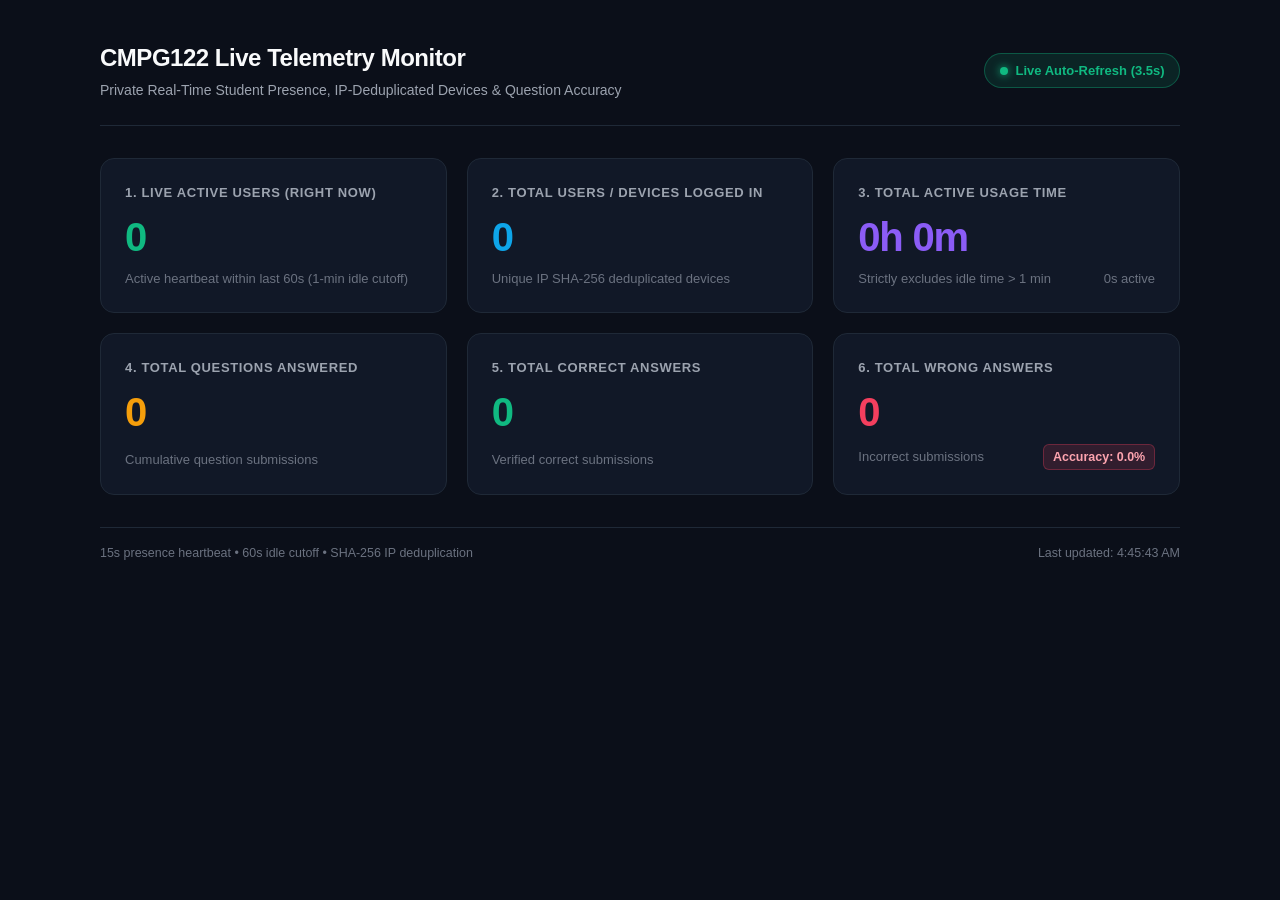
==== commit 4f1aebc1: "Fix option-symmetry bank regressions, telemetry hook signature, and idle/device deduplication" ====
--- a/admin.html
+++ b/admin.html
@@ -293,16 +293,14 @@
         };
 
         const inTs = Number(incoming.lastSeen || incoming.ts || 0);
-        if (incoming.leave && inTs >= existing.lastSeen) {
-          existing.lastHeartbeat = 0;
+        const hasExplicitHb = incoming.lastHeartbeat !== undefined || incoming.hb !== undefined;
+        const inHb = Number(incoming.lastHeartbeat !== undefined ? incoming.lastHeartbeat : (incoming.hb !== undefined ? incoming.hb : inTs));
+        if (inTs >= existing.lastSeen) {
           existing.lastSeen = inTs;
-        } else {
-          const inHb = Number(incoming.lastHeartbeat !== undefined ? incoming.lastHeartbeat : (incoming.hb !== undefined ? incoming.hb : inTs));
-          if (inHb > existing.lastHeartbeat) {
-            existing.lastHeartbeat = inHb;
-          }
-          if (inTs > existing.lastSeen) {
-            existing.lastSeen = inTs;
+          if (incoming.leave || (hasExplicitHb && inHb === 0)) {
+            existing.lastHeartbeat = 0;
+          } else {
+            existing.lastHeartbeat = Math.max(existing.lastHeartbeat, inHb);
           }
         }
 
